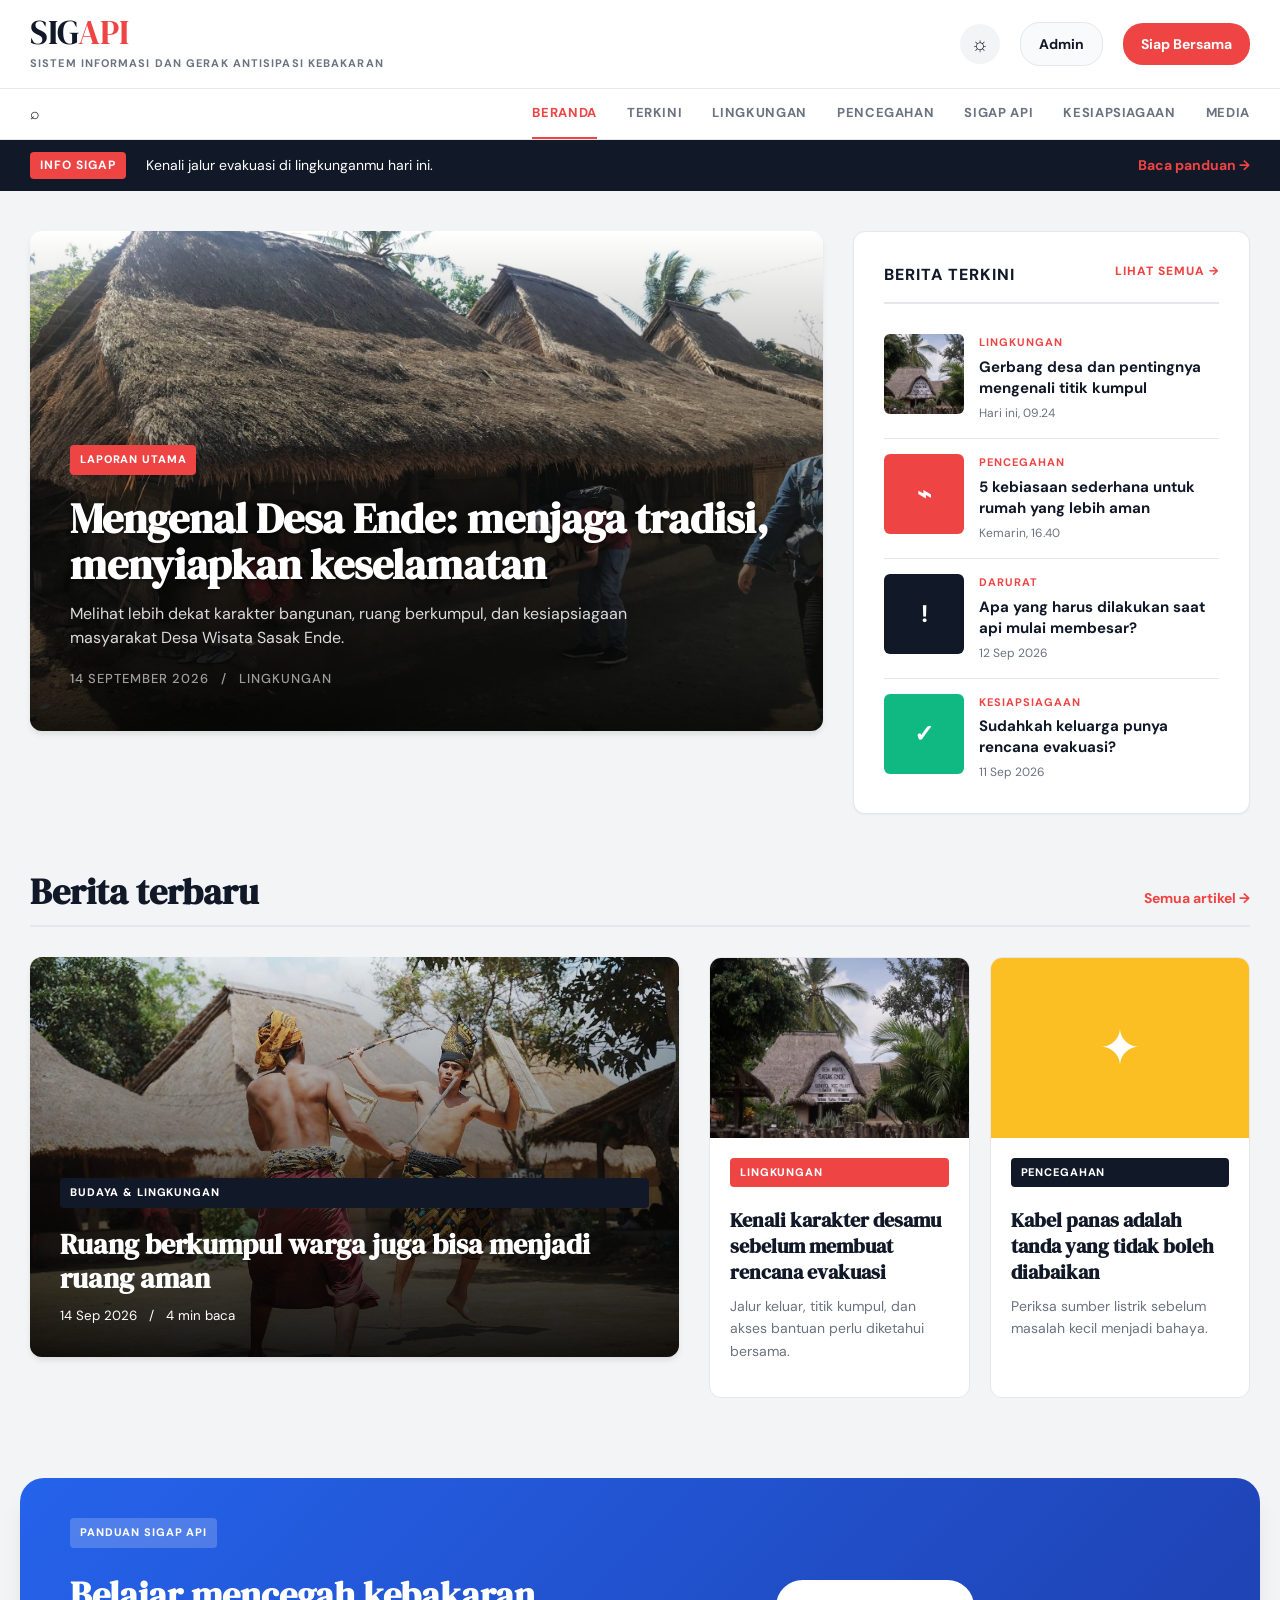
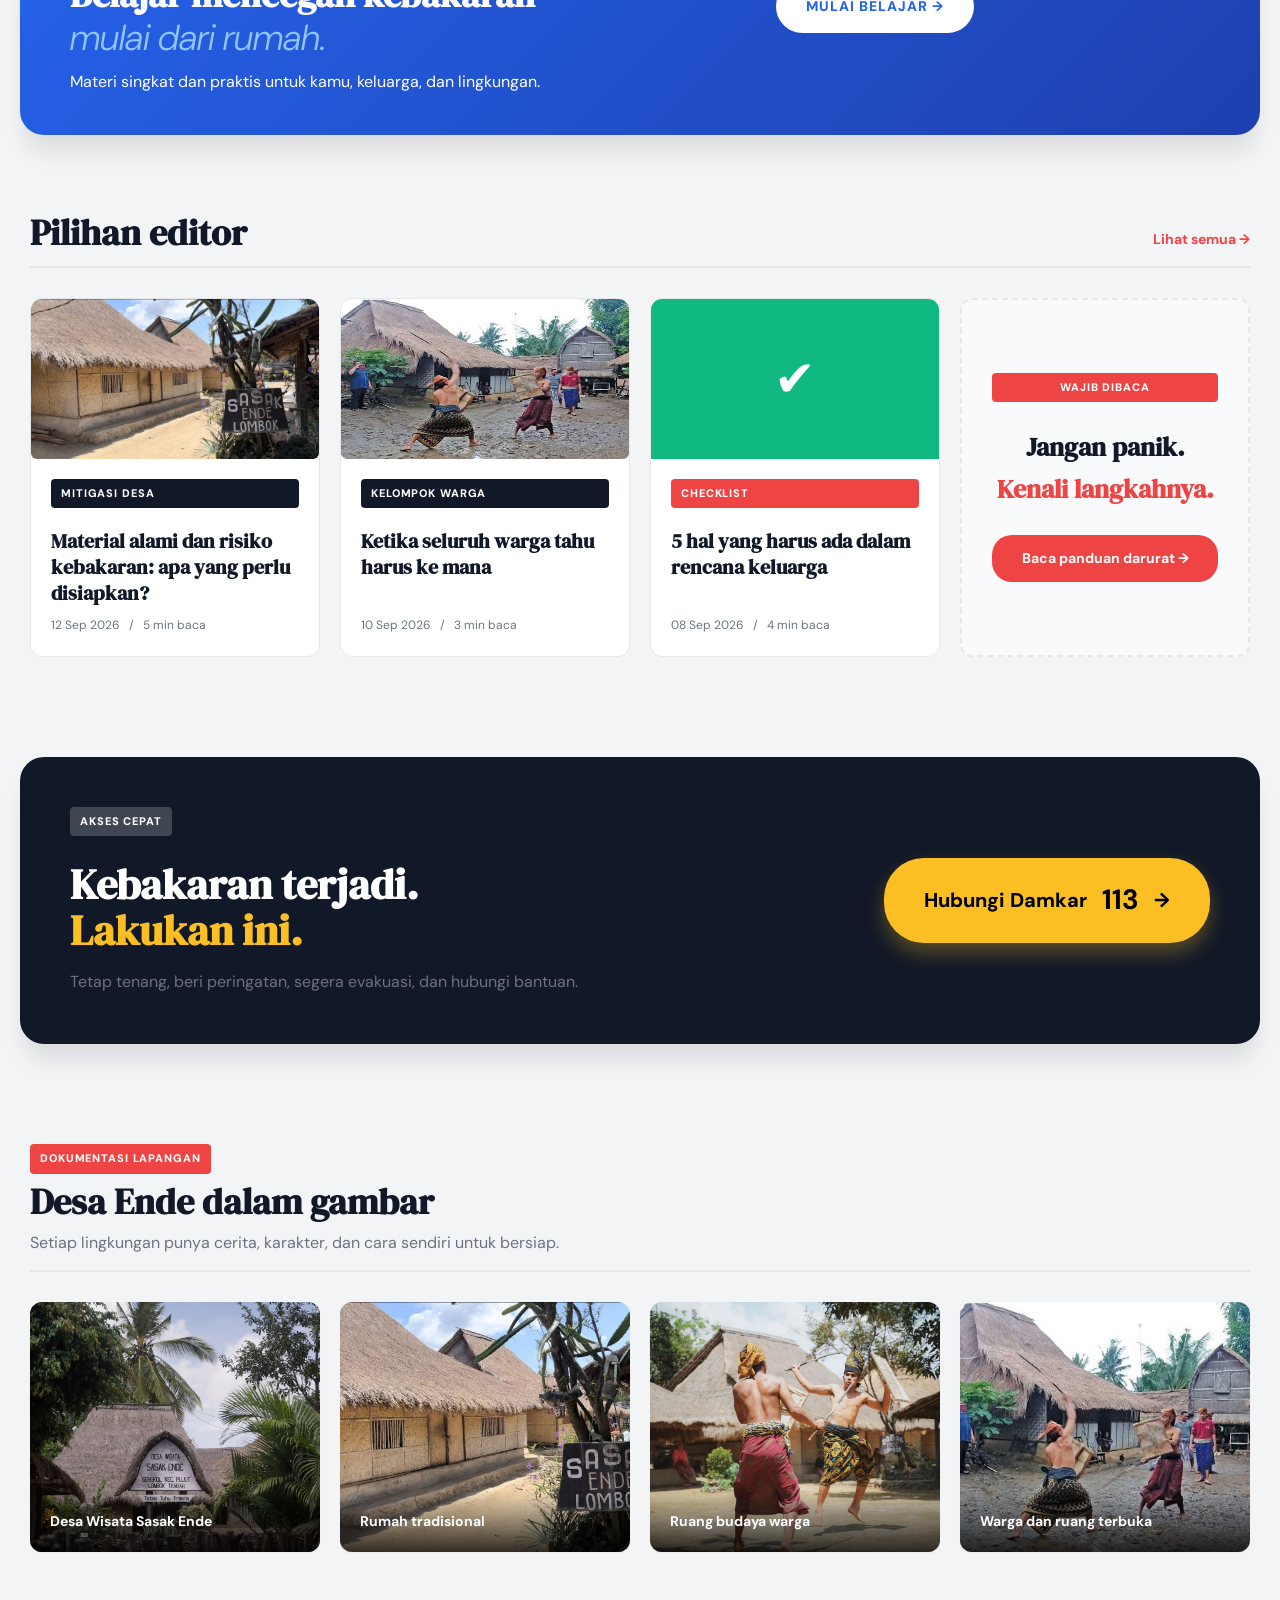
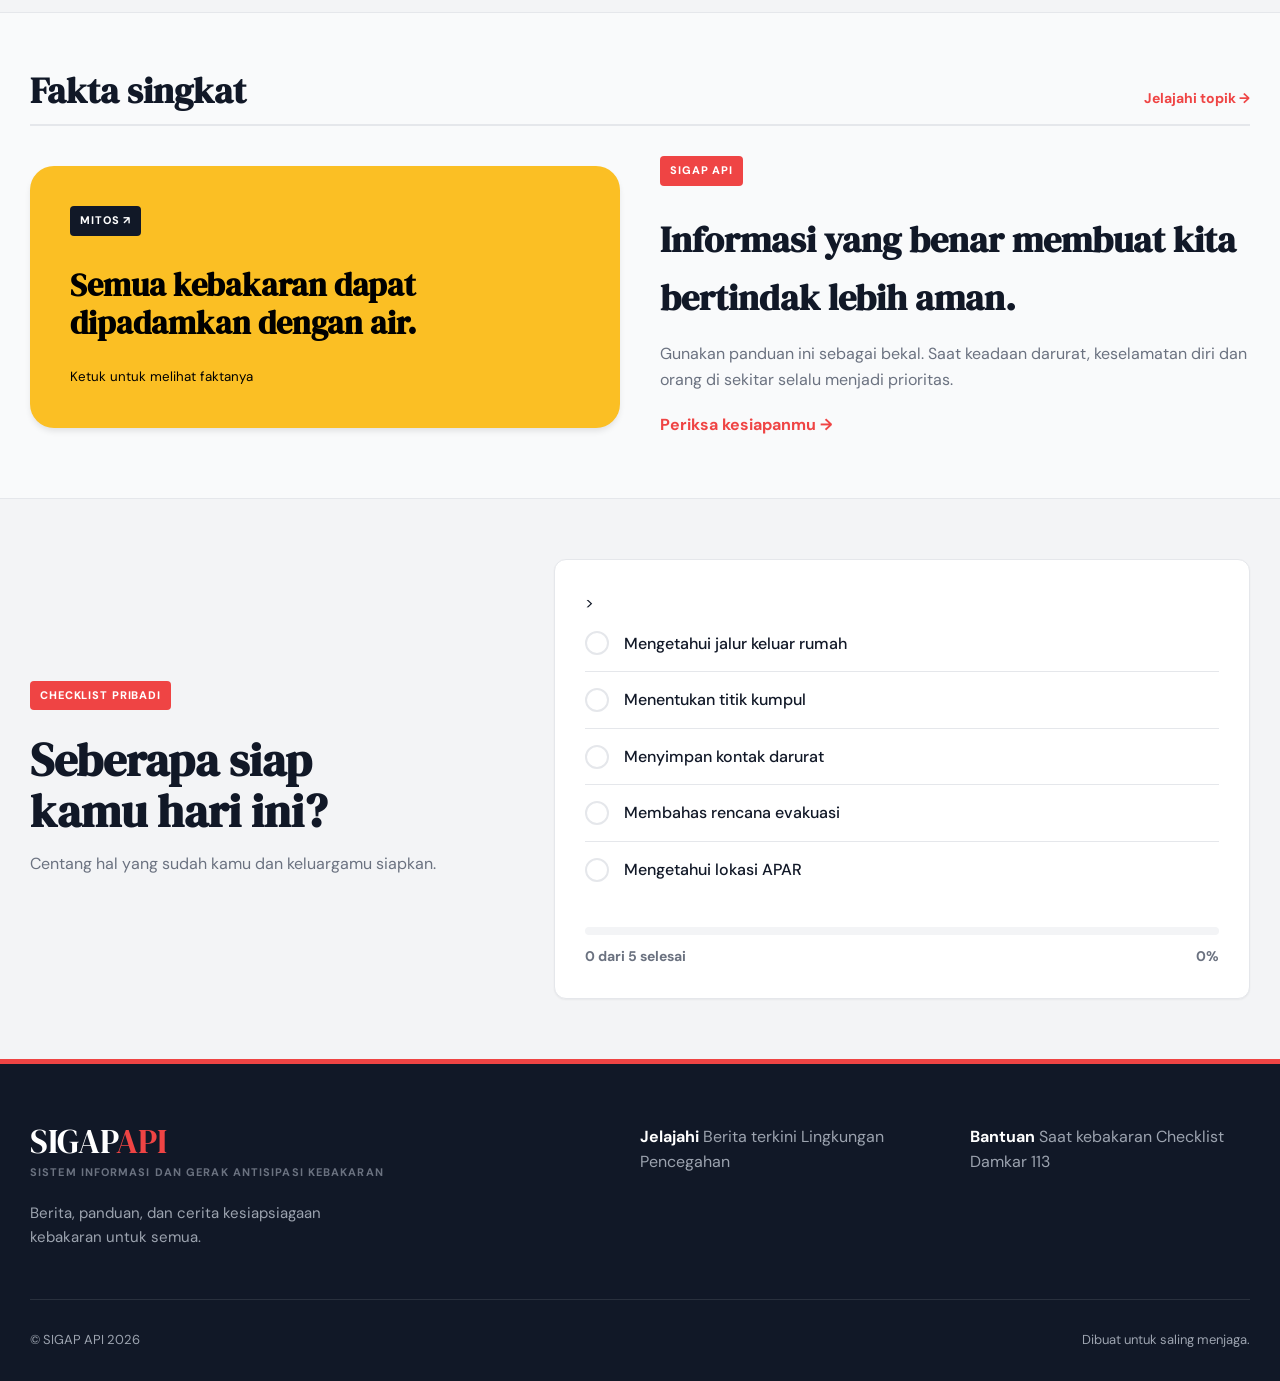
==== index.html @ 65b92168 "SigApi" ====
<!doctype html>
<html lang="id">
  <head>
    <meta charset="UTF-8" />
    <meta name="viewport" content="width=device-width, initial-scale=1.0" />
    <meta
      name="description"
      content="SIGAP API, berita dan panduan kesiapsiagaan kebakaran."
    />
    <title>SIGAP API | Berita Kesiapsiagaan</title>
    <link rel="preconnect" href="https://fonts.googleapis.com" />
    <link rel="preconnect" href="https://fonts.gstatic.com" crossorigin />
    <link
      href="https://fonts.googleapis.com/css2?family=DM+Sans:wght@400;500;700&family=DM+Serif+Display:ital@0;1&display=swap"
      rel="stylesheet"
    />
    <link rel="stylesheet" href="styles.css" />
  </head>
  <body>
    <div class="page-shell">
      <header class="site-header">
        <div class="header-top">
          <button
            class="icon-button menu-toggle"
            aria-label="Buka menu"
            aria-expanded="false"
          >
            ☰
          </button>
          <a class="wordmark" href="#top">
            <div>SIG<span>API</span></div>
            <small>Sistem Informasi dan Gerak Antisipasi Kebakaran</small>
          </a>
          <div class="header-actions">
            <button class="icon-button theme-toggle" aria-label="Ubah tampilan">
              ☼</button
            ><a href="admin.html" title="Admin Panel">Admin</a
            ><a class="subscribe" href="#siap">Siap Bersama</a>
          </div>
        </div>
        <div class="header-bottom">
          <div class="header-bottom-inner">
            <button class="search-button" aria-label="Cari berita">⌕</button>
            <nav class="main-nav" aria-label="Navigasi utama">
              <a class="active" href="#top">Beranda</a>
              <a href="#terkini">Terkini</a>
              <a href="#desa-ende">Lingkungan</a>
              <a href="#cegah">Pencegahan</a>
              <a href="#bertindak">Sigap Api</a>
              <a href="#siap">Kesiapsiagaan</a>
              <a href="#media">Media</a>
              <!-- Mobile Actions -->
              <a
                href="admin.html"
                class="mobile-only-link"
                style="color: var(--primary)"
                >Masuk Dashboard Admin</a
              >
              <a
                href="#"
                class="mobile-only-link theme-toggle-mobile"
                style="color: var(--text-main)"
                >Ubah Tema (Terang/Gelap)</a
              >
            </nav>
          </div>
        </div>
      </header>
      <div class="search-panel" aria-hidden="true">
        <label for="site-search">Cari di SIGAP API</label>
        <input
          id="site-search"
          type="search"
          placeholder="Cari artikel, panduan, atau topik..."
        />
        <div class="search-results" id="search-results"></div>
      </div>
      <main id="top">
        <div class="breaking-bar">
          <strong>INFO SIGAP</strong
          ><span>Kenali jalur evakuasi di lingkunganmu hari ini.</span
          ><a href="#siap">Baca panduan →</a>
        </div>
        <section class="hero-news">
          <div class="hero-image">
            <img
              src="picture/desa ende v2.jpg"
              alt="Rumah tradisional di Desa Ende"
            />
            <div class="hero-image-shade"></div>
            <div class="hero-story">
              <span class="label label-red">LAPORAN UTAMA</span>
              <h1>
                Mengenal Desa Ende: menjaga tradisi, menyiapkan keselamatan
              </h1>
              <p>
                Melihat lebih dekat karakter bangunan, ruang berkumpul, dan
                kesiapsiagaan masyarakat Desa Wisata Sasak Ende.
              </p>
              <span class="story-meta"
                >14 SEPTEMBER 2026 &nbsp; / &nbsp; LINGKUNGAN</span
              >
            </div>
          </div>
          <aside class="hero-side">
            <div class="side-heading">
              <span>BERITA TERKINI</span><a href="#terkini">Lihat semua →</a>
            </div>
            <a class="side-story" href="#desa-ende"
              ><img
                src="picture/gerbang desa ende.jpeg"
                alt="Gerbang Desa Wisata Sasak Ende"
              /><span
                ><b>Lingkungan</b
                ><strong
                  >Gerbang desa dan pentingnya mengenali titik kumpul</strong
                ><small>Hari ini, 09.24</small></span
              ></a
            ><a class="side-story" href="#cegah"
              ><div class="side-placeholder orange">⌁</div>
              <span
                ><b>Pencegahan</b
                ><strong
                  >5 kebiasaan sederhana untuk rumah yang lebih aman</strong
                ><small>Kemarin, 16.40</small></span
              ></a
            ><a class="side-story" href="#bertindak"
              ><div class="side-placeholder dark">!</div>
              <span
                ><b>Darurat</b
                ><strong
                  >Apa yang harus dilakukan saat api mulai membesar?</strong
                ><small>12 Sep 2026</small></span
              ></a
            ><a class="side-story" href="#siap"
              ><div class="side-placeholder green">✓</div>
              <span
                ><b>Kesiapsiagaan</b
                ><strong>Sudahkah keluarga punya rencana evakuasi?</strong
                ><small>11 Sep 2026</small></span
              ></a
            >
          </aside>
        </section>
        <section class="content-section" id="terkini">
          <div class="section-bar">
            <h2>Berita terbaru</h2>
            <a href="#media">Semua artikel →</a>
          </div>
          <div class="news-grid">
            <article class="lead-card">
              <img
                src="picture/peresean desa ende.jpeg"
                alt="Peresean di Desa Ende"
              />
              <div class="card-overlay">
                <span class="label label-dark">BUDAYA & LINGKUNGAN</span>
                <h3>Ruang berkumpul warga juga bisa menjadi ruang aman</h3>
                <small>14 Sep 2026 &nbsp; / &nbsp; 4 min baca</small>
              </div>
            </article>
            <div class="small-news-grid">
              <article class="news-card">
                <img
                  src="picture/gerbang desa ende.jpeg"
                  alt="Gerbang Desa Ende"
                />
                <div class="news-card-content">
                  <span class="label label-red">LINGKUNGAN</span>
                  <h3>
                    Kenali karakter desamu sebelum membuat rencana evakuasi
                  </h3>
                  <p>
                    Jalur keluar, titik kumpul, dan akses bantuan perlu
                    diketahui bersama.
                  </p>
                </div>
              </article>
              <article class="news-card">
                <div class="news-graphic graphic-yellow">✦</div>
                <div class="news-card-content">
                  <span class="label label-dark">PENCEGAHAN</span>
                  <h3>Kabel panas adalah tanda yang tidak boleh diabaikan</h3>
                  <p>
                    Periksa sumber listrik sebelum masalah kecil menjadi bahaya.
                  </p>
                </div>
              </article>
            </div>
          </div>
        </section>
        <section
          class="content-section"
          id="berita-komunitas"
          style="display: none"
        >
          <div class="section-bar">
            <h2>Berita Komunitas</h2>
            <a href="admin.html">Unggah Berita →</a>
          </div>
          <div class="editor-grid" id="dynamic-news-container">
            <!-- Dynamic news will be appended here -->
          </div>
        </section>
        <section class="learning-banner" id="cegah">
          <div>
            <span class="label label-light">PANDUAN SIGAP API</span>
            <h2>Belajar mencegah kebakaran<br /><em>mulai dari rumah.</em></h2>
            <p>
              Materi singkat dan praktis untuk kamu, keluarga, dan lingkungan.
            </p>
          </div>
          <a class="banner-button" href="#siap">Mulai belajar <b>→</b></a>
          <div class="banner-lines"></div>
        </section>
        <section class="content-section editor-section">
          <div class="section-bar">
            <h2>Pilihan editor</h2>
            <a href="#top">Lihat semua →</a>
          </div>
          <div class="editor-grid">
            <article class="editor-card">
              <img
                src="picture/desa ende.jpg"
                alt="Rumah tradisional Desa Ende"
              />
              <div class="editor-card-content">
                <span class="label label-dark">MITIGASI DESA</span>
                <h3>
                  Material alami dan risiko kebakaran: apa yang perlu disiapkan?
                </h3>
                <small>12 Sep 2026 &nbsp; / &nbsp; 5 min baca</small>
              </div>
            </article>
            <article class="editor-card">
              <img
                src="picture/peresean v2 desa ende.jpg"
                alt="Warga Desa Ende"
              />
              <div class="editor-card-content">
                <span class="label label-dark">KELOMPOK WARGA</span>
                <h3>Ketika seluruh warga tahu harus ke mana</h3>
                <small>10 Sep 2026 &nbsp; / &nbsp; 3 min baca</small>
              </div>
            </article>
            <article class="editor-card">
              <div class="news-graphic graphic-green">✔</div>
              <div class="editor-card-content">
                <span class="label label-red">CHECKLIST</span>
                <h3>5 hal yang harus ada dalam rencana keluarga</h3>
                <small>08 Sep 2026 &nbsp; / &nbsp; 4 min baca</small>
              </div>
            </article>
            <aside class="worth-reading">
              <span class="label label-red">WAJIB DIBACA</span>
              <h3>Jangan panik.<br /><em>Kenali langkahnya.</em></h3>
              <a href="#bertindak">Baca panduan darurat →</a>
            </aside>
          </div>
        </section>
        <section class="action-section" id="bertindak">
          <div>
            <span class="label label-light">AKSES CEPAT</span>
            <h2>Kebakaran terjadi.<br /><em>Lakukan ini.</em></h2>
            <p>
              Tetap tenang, beri peringatan, segera evakuasi, dan hubungi
              bantuan.
            </p>
          </div>
          <a class="emergency-button" href="tel:113"
            >Hubungi Damkar <b>113</b> <span>→</span></a
          >
        </section>
        <section class="content-section village-strip" id="desa-ende">
          <div class="section-bar">
            <div>
              <span class="label label-red">DOKUMENTASI LAPANGAN</span>
              <h2>Desa Ende dalam gambar</h2>
            </div>
            <p>
              Setiap lingkungan punya cerita, karakter, dan cara sendiri untuk
              bersiap.
            </p>
          </div>
          <div class="photo-row">
            <figure>
              <img
                src="picture/gerbang desa ende.jpeg"
                alt="Gerbang Desa Wisata Sasak Ende"
              />
              <figcaption>Desa Wisata Sasak Ende</figcaption>
            </figure>
            <figure>
              <img
                src="picture/desa ende.jpg"
                alt="Rumah tradisional Desa Ende"
              />
              <figcaption>Rumah tradisional</figcaption>
            </figure>
            <figure>
              <img
                src="picture/peresean desa ende.jpeg"
                alt="Pertunjukan peresean"
              />
              <figcaption>Ruang budaya warga</figcaption>
            </figure>
            <figure>
              <img
                src="picture/peresean v2 desa ende.jpg"
                alt="Kegiatan warga Desa Ende"
              />
              <figcaption>Warga dan ruang terbuka</figcaption>
            </figure>
          </div>
        </section>
        <section class="content-section facts-section" id="media">
          <div class="section-bar">
            <h2>Fakta singkat</h2>
            <a href="#media">Jelajahi topik →</a>
          </div>
          <div class="fact-grid">
            <button class="fact-card" id="myth-card">
              <span class="label label-dark myth-tag">MITOS ↗</span
              ><strong id="myth-text"
                >Semua kebakaran dapat dipadamkan dengan air.</strong
              ><small class="myth-hint">Ketuk untuk melihat faktanya</small>
            </button>
            <div class="fact-copy">
              <span class="label label-red">SIGAP API</span>
              <h3>Informasi yang benar membuat kita bertindak lebih aman.</h3>
              <p>
                Gunakan panduan ini sebagai bekal. Saat keadaan darurat,
                keselamatan diri dan orang di sekitar selalu menjadi prioritas.
              </p>
              <a href="#siap">Periksa kesiapanmu →</a>
            </div>
          </div>
        </section>
        <section class="check-section content-section" id="siap">
          <div>
            <span class="label label-red">CHECKLIST PRIBADI</span>
            <h2>Seberapa siap<br />kamu hari ini?</h2>
            <p>Centang hal yang sudah kamu dan keluargamu siapkan.</p>
          </div>
          <div class="checklist" id="checklist">
            ><label
              ><input type="checkbox" /><i>✓</i
              ><span>Mengetahui jalur keluar rumah</span></label
            ><label
              ><input type="checkbox" /><i>✓</i
              ><span>Menentukan titik kumpul</span></label
            ><label
              ><input type="checkbox" /><i>✓</i
              ><span>Menyimpan kontak darurat</span></label
            ><label
              ><input type="checkbox" /><i>✓</i
              ><span>Membahas rencana evakuasi</span></label
            ><label
              ><input type="checkbox" /><i>✓</i
              ><span>Mengetahui lokasi APAR</span></label
            >
            <div class="progress-line"><span id="progress-bar"></span></div>
            <div class="progress-meta">
              <span id="progress-label">0 dari 5 selesai</span
              ><span id="progress-percent">0%</span>
            </div>
          </div>
        </section>
      </main>
      <footer class="site-footer" id="darurat">
        <div class="footer-inner">
          <div class="footer-brand">
            <a class="wordmark" href="#top">
              <div>SIGAP<span>API</span></div>
              <small>Sistem Informasi dan Gerak Antisipasi Kebakaran</small>
            </a>
            <p>
              Berita, panduan, dan cerita kesiapsiagaan kebakaran untuk semua.
            </p>
          </div>
          <div class="footer-links">
            <b>Jelajahi</b>
            <a href="#terkini">Berita terkini</a>
            <a href="#desa-ende">Lingkungan</a>
            <a href="#cegah">Pencegahan</a>
          </div>
          <div class="footer-links">
            <b>Bantuan</b>
            <a href="#bertindak">Saat kebakaran</a>
            <a href="#siap">Checklist</a>
            <a href="tel:113">Damkar 113</a>
          </div>
        </div>
        <div class="footer-note">
          <span>© SIGAP API 2026</span><span>Dibuat untuk saling menjaga.</span>
        </div>
      </footer>
    </div>
    <article id="article-reader" class="article-reader" aria-hidden="true">
      <div class="article-reader-inner">
        <button
          class="article-back"
          type="button"
          aria-label="Kembali ke berita"
        >
          ← Kembali ke berita
        </button>
        <div class="article-reader-heading">
          <span class="label label-red" id="modal-category">KATEGORI</span>
          <h1 id="modal-title">Judul Artikel</h1>
          <small id="modal-date">Tanggal</small>
        </div>
        <img id="modal-image" src="" alt="Foto Berita" />
        <div class="article-reader-text" id="modal-text">Isi artikel...</div>
      </div>
    </article>

    <script src="https://cdn.jsdelivr.net/npm/@supabase/supabase-js@2"></script>
    <script src="supabase-config.js"></script>
    <script src="script.js"></script>
  </body>
</html>
---- styles.css ----
/* ==============================================================
   ULTIMATE MODERN NEWS CSS - SIGAP API
   ============================================================== */

:root {
  /* LIGHT THEME */
  --bg: #f3f4f6;
  --surface: #ffffff;
  --surface-hover: #f9fafb;
  --text-main: #111827;
  --text-muted: #6b7280;
  --border: #e5e7eb;

  --primary: #ef4444; /* Red */
  --primary-hover: #dc2626;
  --accent: #2563eb; /* Blue */
  --badge-bg: #111827;
  --badge-text: #ffffff;
  --footer-bg: #111827;
  --footer-text: #9ca3af;

  /* TYPOGRAPHY */
  --sans:
    "DM Sans", -apple-system, BlinkMacSystemFont, "Segoe UI", Roboto, sans-serif;
  --serif: "DM Serif Display", Georgia, serif;

  /* SPACING & SIZING */
  --max-width: 1300px;
  --radius-sm: 6px;
  --radius-md: 12px;
  --radius-lg: 24px;

  /* SHADOWS & TRANSITIONS */
  --shadow-sm: 0 1px 2px rgba(0, 0, 0, 0.05);
  --shadow-md: 0 4px 6px -1px rgba(0, 0, 0, 0.1);
  --shadow-lg: 0 20px 25px -5px rgba(0, 0, 0, 0.1);
  --shadow-hover: 0 25px 30px -5px rgba(0, 0, 0, 0.15);
  --transition: all 0.3s cubic-bezier(0.4, 0, 0.2, 1);
}

.dark-theme {
  /* DARK THEME */
  --bg: #0f1117;
  --surface: #1a1d24;
  --surface-hover: #222630;
  --text-main: #f9fafb;
  --text-muted: #9ca3af;
  --border: #2d3340;

  --primary: #f87171;
  --primary-hover: #ef4444;
  --badge-bg: #e5e7eb;
  --badge-text: #111827;
  --footer-bg: #090a0d;
}
.dark-theme .action-section {
  background: #202631;
  border: 1px solid #394352;
}
.dark-theme .action-section h2 {
  color: #ffffff;
}
.dark-theme .action-section h2 em {
  color: #ffc83d;
}
.dark-theme .action-section p {
  color: #d7dee8;
}
.dark-theme .action-section .label-light {
  color: #ffffff;
  background: #3a4554;
  border: 1px solid #526071;
}
.dark-theme .emergency-button {
  color: #15191f;
  background: #ffc83d;
  box-shadow: 0 10px 20px rgba(255, 200, 61, 0.22);
}
.dark-theme .emergency-button:hover {
  background: #ffd76d;
}

/* ================== GLOBAL RESET ================== */
* {
  box-sizing: border-box;
  margin: 0;
  padding: 0;
}
html {
  scroll-behavior: smooth;
}
body {
  background: var(--bg);
  color: var(--text-main);
  font-family: var(--sans);
  line-height: 1.6;
  -webkit-font-smoothing: antialiased;
  transition:
    background-color 0.3s ease,
    color 0.3s ease;
}
a {
  color: inherit;
  text-decoration: none;
  transition: var(--transition);
  cursor: pointer;
}
button {
  border: none;
  background: none;
  font: inherit;
  cursor: pointer;
  transition: var(--transition);
  color: var(--text-main);
}
img {
  max-width: 100%;
  height: auto;
  display: block;
  border-radius: var(--radius-sm);
}
.page-shell {
  display: flex;
  flex-direction: column;
  min-height: 100vh;
}
main {
  flex: 1;
}

/* ================== HEADER REDESIGN ================== */
.site-header {
  position: sticky;
  top: 0;
  z-index: 1000;
  background: var(--surface);
  border-bottom: 1px solid var(--border);
  box-shadow: var(--shadow-sm);
  transition:
    background-color 0.3s,
    border-color 0.3s;
}
.header-top {
  max-width: var(--max-width);
  margin: auto;
  padding: 15px 30px;
  display: flex;
  align-items: center;
  justify-content: space-between;
}
.wordmark {
  display: flex;
  flex-direction: column;
  align-items: flex-start;
  justify-content: center;
}
.wordmark div {
  font-family: var(--serif);
  font-size: 34px;
  line-height: 1;
  color: var(--text-main);
}
.wordmark span {
  color: var(--primary);
}
.wordmark small {
  font-size: 11px;
  letter-spacing: 0.1em;
  color: var(--text-muted);
  text-transform: uppercase;
  margin-top: 6px;
  font-weight: 700;
}
.header-actions {
  display: flex;
  align-items: center;
  gap: 20px;
}
.icon-button {
  font-size: 20px;
  width: 40px;
  height: 40px;
  border-radius: 50%;
  display: grid;
  place-items: center;
  background: var(--bg);
}
.icon-button:hover {
  background: var(--border);
}
.header-actions a {
  font-weight: 700;
  font-size: 14px;
  padding: 10px 18px;
  border-radius: 20px;
}
.header-actions a[href="admin.html"] {
  background: var(--surface-hover);
  border: 1px solid var(--border);
}
.header-actions a[href="admin.html"]:hover {
  background: var(--border);
}
.subscribe {
  background: var(--primary);
  color: #fff !important;
}
.subscribe:hover {
  background: var(--primary-hover);
  transform: translateY(-2px);
  box-shadow: var(--shadow-md);
}
.menu-toggle {
  display: none;
}

.header-bottom {
  border-top: 1px solid var(--border);
  background: var(--surface);
}
.header-bottom-inner {
  max-width: var(--max-width);
  margin: auto;
  padding: 0 30px;
  display: flex;
  align-items: center;
  justify-content: space-between;
  height: 50px;
}
.main-nav {
  display: flex;
  gap: 30px;
}
.main-nav a {
  font-size: 13px;
  font-weight: 700;
  text-transform: uppercase;
  color: var(--text-muted);
  letter-spacing: 0.05em;
  padding: 15px 0;
  position: relative;
}
.main-nav a::after {
  content: "";
  position: absolute;
  bottom: 0;
  left: 0;
  width: 0;
  height: 2px;
  background: var(--primary);
  transition: var(--transition);
}
.main-nav a:hover {
  color: var(--text-main);
}
.main-nav a:hover::after,
.main-nav a.active::after {
  width: 100%;
}
.main-nav a.active {
  color: var(--primary);
}

/* SEARCH PANEL */
.search-panel {
  display: none;
  background: var(--bg);
  border-bottom: 1px solid var(--border);
  padding: 30px;
  text-align: center;
}
.search-panel.open {
  display: block;
  animation: slideDown 0.3s ease;
}
@keyframes slideDown {
  from {
    opacity: 0;
    transform: translateY(-10px);
  }
  to {
    opacity: 1;
    transform: translateY(0);
  }
}
.search-panel label {
  display: block;
  font-size: 14px;
  font-weight: 700;
  color: var(--primary);
  margin-bottom: 10px;
  text-transform: uppercase;
  letter-spacing: 1px;
}
.search-panel input {
  width: 100%;
  max-width: 600px;
  padding: 15px 20px;
  font-size: 18px;
  border: 2px solid var(--border);
  border-radius: var(--radius-lg);
  background: var(--surface);
  color: var(--text-main);
  outline: none;
  transition: var(--transition);
}
.search-panel input:focus {
  border-color: var(--primary);
  box-shadow: 0 0 0 4px rgba(239, 68, 68, 0.1);
}
.search-results {
  max-width: 600px;
  margin: 15px auto 0;
  text-align: left;
  display: grid;
  gap: 10px;
}
.search-results a {
  background: var(--surface);
  padding: 12px 20px;
  border-radius: var(--radius-sm);
  border: 1px solid var(--border);
  font-size: 15px;
  font-weight: 500;
}
.search-results a:hover {
  border-color: var(--primary);
  color: var(--primary);
  transform: translateX(5px);
}

/* BREAKING NEWS */
.breaking-bar {
  background: var(--badge-bg);
  color: var(--badge-text);
  padding: 12px 30px;
  display: flex;
  align-items: center;
  gap: 20px;
  font-size: 14px;
}
.breaking-bar strong {
  background: var(--primary);
  color: #fff;
  padding: 4px 10px;
  border-radius: 4px;
  font-size: 12px;
  letter-spacing: 1px;
}
.breaking-bar a {
  margin-left: auto;
  color: var(--primary);
  font-weight: 700;
}
.breaking-bar a:hover {
  text-decoration: underline;
}

/* ================== COMPONENTS ================== */
.label {
  display: inline-block;
  padding: 6px 10px;
  font-size: 11px;
  font-weight: 800;
  letter-spacing: 0.08em;
  text-transform: uppercase;
  border-radius: 4px;
  margin-bottom: 10px;
}
.label-red {
  background: var(--primary);
  color: #fff;
}
.label-dark {
  background: var(--badge-bg);
  color: var(--badge-text);
}
.label-light {
  background: rgba(255, 255, 255, 0.2);
  color: #fff;
  backdrop-filter: blur(5px);
}

.content-section {
  max-width: var(--max-width);
  margin: 0 auto;
  padding: 60px 30px;
}
.section-bar {
  display: flex;
  justify-content: space-between;
  align-items: flex-end;
  margin-bottom: 30px;
  border-bottom: 2px solid var(--border);
  padding-bottom: 15px;
}
.section-bar h2 {
  font-family: var(--serif);
  font-size: 36px;
  color: var(--text-main);
  line-height: 1;
}
.section-bar a {
  font-size: 14px;
  font-weight: 700;
  color: var(--primary);
}
.section-bar a:hover {
  color: var(--primary-hover);
  transform: translateX(3px);
}

/* HERO SECTION (MODERN GRID) */
.hero-news {
  max-width: var(--max-width);
  margin: 40px auto 0;
  padding: 0 30px;
  display: grid;
  grid-template-columns: 2fr 1fr;
  gap: 30px;
}
.hero-image {
  position: relative;
  border-radius: var(--radius-md);
  overflow: hidden;
  height: 500px;
  box-shadow: var(--shadow-md);
  transition: var(--transition);
}
.hero-image:hover {
  transform: translateY(-5px);
  box-shadow: var(--shadow-lg);
}
.hero-image img {
  width: 100%;
  height: 100%;
  object-fit: cover;
}
.hero-image-shade {
  position: absolute;
  inset: 0;
  background: linear-gradient(
    to top,
    rgba(0, 0, 0, 0.9) 0%,
    rgba(0, 0, 0, 0.4) 50%,
    rgba(0, 0, 0, 0) 100%
  );
}
.hero-story {
  position: absolute;
  bottom: 0;
  left: 0;
  right: 0;
  padding: 40px;
  color: #fff;
}
.hero-story h1 {
  font-family: var(--serif);
  font-size: 42px;
  line-height: 1.1;
  margin: 10px 0 15px;
  text-shadow: 0 2px 4px rgba(0, 0, 0, 0.5);
}
.hero-story p {
  font-size: 16px;
  color: rgba(255, 255, 255, 0.85);
  max-width: 600px;
  margin-bottom: 15px;
  line-height: 1.5;
}
.story-meta {
  font-size: 13px;
  color: rgba(255, 255, 255, 0.6);
  font-weight: 500;
  letter-spacing: 1px;
}

/* SIDEBAR WIDGET */
.hero-side {
  background: var(--surface);
  padding: 30px;
  border-radius: var(--radius-md);
  border: 1px solid var(--border);
  box-shadow: var(--shadow-sm);
}
.side-heading {
  font-family: var(--sans);
  font-size: 16px;
  font-weight: 800;
  text-transform: uppercase;
  letter-spacing: 1px;
  border-bottom: 2px solid var(--border);
  padding-bottom: 15px;
  margin-bottom: 15px;
  display: flex;
  justify-content: space-between;
}
.side-heading a {
  color: var(--primary);
  font-size: 12px;
}
.side-story {
  display: grid;
  grid-template-columns: 80px 1fr;
  gap: 15px;
  padding: 15px 0;
  border-bottom: 1px solid var(--border);
  transition: var(--transition);
}
.side-story:last-child {
  border-bottom: none;
  padding-bottom: 0;
}
.side-story:hover {
  transform: translateX(5px);
}
.side-story img,
.side-placeholder {
  width: 80px;
  height: 80px;
  border-radius: var(--radius-sm);
  object-fit: cover;
}
.side-placeholder {
  display: grid;
  place-items: center;
  color: #fff;
  font-size: 24px;
  font-weight: bold;
}
.side-placeholder.orange {
  background: var(--primary);
}
.side-placeholder.dark {
  background: var(--badge-bg);
}
.side-placeholder.green {
  background: #10b981;
}
.side-story span {
  display: flex;
  flex-direction: column;
  justify-content: center;
}
.side-story b {
  font-size: 11px;
  color: var(--primary);
  text-transform: uppercase;
  letter-spacing: 1px;
  margin-bottom: 5px;
}
.side-story strong {
  font-size: 15px;
  line-height: 1.4;
  color: var(--text-main);
}
.side-story small {
  margin-top: 5px;
  font-size: 12px;
  color: var(--text-muted);
}

/* CARDS */
.news-grid {
  display: grid;
  grid-template-columns: 1.2fr 1fr;
  gap: 30px;
}
.lead-card {
  position: relative;
  border-radius: var(--radius-md);
  overflow: hidden;
  height: 400px;
  box-shadow: var(--shadow-md);
  transition: var(--transition);
}
.lead-card:hover {
  transform: translateY(-5px);
  box-shadow: var(--shadow-lg);
}
.lead-card img {
  width: 100%;
  height: 100%;
  object-fit: cover;
}
.card-overlay {
  position: absolute;
  inset: 0;
  background: linear-gradient(to top, rgba(0, 0, 0, 0.9), transparent);
  display: flex;
  flex-direction: column;
  justify-content: flex-end;
  padding: 30px;
  color: #fff;
}
.card-overlay h3 {
  font-family: var(--serif);
  font-size: 28px;
  line-height: 1.2;
  margin: 10px 0;
}
.small-news-grid {
  display: grid;
  grid-template-columns: 1fr 1fr;
  gap: 20px;
}
.news-card {
  background: var(--surface);
  border: 1px solid var(--border);
  border-radius: var(--radius-md);
  overflow: hidden;
  transition: var(--transition);
  display: flex;
  flex-direction: column;
}
.news-card:hover,
.editor-card:hover {
  transform: translateY(-5px);
  box-shadow: var(--shadow-md);
  border-color: var(--primary);
}
.news-card img,
.news-graphic {
  width: 100%;
  height: 180px;
  object-fit: cover;
  border-radius: 0;
}
.news-card-content,
.editor-card-content {
  padding: 20px;
  flex: 1;
  display: flex;
  flex-direction: column;
}
.news-card h3,
.editor-card h3 {
  font-family: var(--serif);
  font-size: 20px;
  line-height: 1.3;
  margin: 10px 0;
  color: var(--text-main);
}
.news-card p {
  font-size: 14px;
  color: var(--text-muted);
  margin-bottom: 15px;
  line-height: 1.6;
}
.graphic-yellow {
  background: #fbbf24;
  color: #fff;
  font-size: 50px;
  display: grid;
  place-items: center;
}
.graphic-green {
  background: #10b981;
  color: #fff;
  font-size: 50px;
  display: grid;
  place-items: center;
}

/* BANNER */
.learning-banner {
  background: linear-gradient(135deg, var(--accent) 0%, #1e40af 100%);
  border-radius: var(--radius-lg);
  padding: 40px 50px;
  color: #fff;
  display: flex;
  justify-content: space-between;
  align-items: center;
  margin: 20px auto;
  max-width: calc(var(--max-width) - 60px);
  position: relative;
  overflow: hidden;
  box-shadow: var(--shadow-lg);
}
.learning-banner > div {
  position: relative;
  z-index: 2;
}
.learning-banner h2 {
  font-family: var(--serif);
  font-size: 36px;
  line-height: 1.2;
  margin: 15px 0 10px;
}
.learning-banner h2 em {
  font-family: var(--sans);
  font-style: italic;
  font-weight: 300;
  color: #93c5fd;
}
.banner-button {
  position: relative;
  z-index: 2;
  background: #fff;
  color: var(--accent);
  padding: 15px 30px;
  border-radius: 30px;
  font-weight: 800;
  text-transform: uppercase;
  letter-spacing: 1px;
  font-size: 14px;
}
.banner-button:hover {
  background: var(--bg);
  transform: scale(1.05);
}

/* EDITOR GRID */
.editor-grid {
  display: grid;
  grid-template-columns: repeat(4, 1fr);
  gap: 20px;
}
#berita-komunitas {
  display: none;
}
#berita-komunitas .editor-grid {
  grid-template-columns: repeat(auto-fit, minmax(280px, 360px));
  justify-content: start;
  align-items: stretch;
}
#berita-komunitas .editor-card {
  min-height: 440px;
}
#berita-komunitas .editor-card img {
  width: 100%;
  height: 210px;
  object-fit: cover;
  aspect-ratio: 16 / 9;
}
#berita-komunitas .editor-card-content {
  display: flex;
  flex: 1;
  flex-direction: column;
  padding: 24px;
}
#berita-komunitas .editor-card h3 {
  margin: 14px 0 10px;
  font-size: 22px;
  line-height: 1.25;
}
#berita-komunitas .editor-card p {
  margin: 0 0 18px;
  color: var(--text-muted);
  font-size: 15px;
  line-height: 1.55;
}
#berita-komunitas .editor-card small {
  margin-top: auto;
}
.editor-card {
  background: var(--surface);
  border: 1px solid var(--border);
  border-radius: var(--radius-md);
  overflow: hidden;
  transition: var(--transition);
  display: flex;
  flex-direction: column;
}
.editor-card img,
.editor-card .news-graphic {
  height: 160px;
}
.editor-card small {
  margin-top: auto;
  font-size: 12px;
  color: var(--text-muted);
}
.worth-reading {
  background: var(--surface-hover);
  border: 2px dashed var(--border);
  border-radius: var(--radius-md);
  padding: 30px;
  display: flex;
  flex-direction: column;
  justify-content: center;
  text-align: center;
}
.worth-reading h3 {
  font-family: var(--serif);
  font-size: 26px;
  margin: 15px 0 25px;
  color: var(--text-main);
}
.worth-reading em {
  color: var(--primary);
  font-style: normal;
}
.worth-reading a {
  display: inline-block;
  background: var(--primary);
  color: #fff;
  padding: 12px 24px;
  border-radius: 20px;
  font-weight: 700;
  font-size: 14px;
}
.worth-reading a:hover {
  background: var(--primary-hover);
  transform: translateY(-2px);
}

/* EMERGENCY SECTION */
.action-section {
  background: var(--badge-bg);
  border-radius: var(--radius-lg);
  padding: 50px;
  display: flex;
  justify-content: space-between;
  align-items: center;
  margin: 40px auto;
  max-width: calc(var(--max-width) - 60px);
  box-shadow: var(--shadow-lg);
}
.action-section h2 {
  font-family: var(--serif);
  font-size: 42px;
  color: #fff;
  line-height: 1.1;
  margin: 15px 0;
}
.action-section h2 em {
  color: #fbbf24;
  font-style: normal;
}
.action-section p {
  color: var(--text-muted);
  font-size: 16px;
}
.emergency-button {
  background: #fbbf24;
  color: #000;
  padding: 20px 40px;
  border-radius: 40px;
  font-size: 20px;
  font-weight: 800;
  display: flex;
  align-items: center;
  gap: 15px;
  box-shadow: 0 10px 20px rgba(251, 191, 36, 0.3);
}
.emergency-button:hover {
  background: #f59e0b;
  transform: scale(1.05);
}
.emergency-button b {
  font-size: 28px;
}

/* VILLAGE STRIP */
.village-strip .section-bar {
  flex-direction: column;
  align-items: flex-start;
}
.village-strip p {
  font-size: 16px;
  color: var(--text-muted);
  margin-top: 10px;
  max-width: 600px;
}
.photo-row {
  display: grid;
  grid-template-columns: repeat(4, 1fr);
  gap: 20px;
}
.photo-row figure {
  margin: 0;
  position: relative;
  border-radius: var(--radius-md);
  overflow: hidden;
  box-shadow: var(--shadow-sm);
  transition: var(--transition);
}
.photo-row figure:hover {
  transform: translateY(-5px);
  box-shadow: var(--shadow-md);
}
.photo-row img {
  width: 100%;
  height: 250px;
  object-fit: cover;
}
.photo-row figcaption {
  position: absolute;
  bottom: 0;
  left: 0;
  right: 0;
  padding: 20px;
  background: linear-gradient(transparent, rgba(0, 0, 0, 0.8));
  color: #fff;
  font-weight: 700;
  font-size: 14px;
}

/* FACTS */
.facts-section {
  background: var(--surface-hover);
  border-top: 1px solid var(--border);
  border-bottom: 1px solid var(--border);
}
.fact-grid {
  display: grid;
  grid-template-columns: 1fr 1fr;
  gap: 40px;
  align-items: center;
}
.fact-card {
  background: #fbbf24;
  border-radius: var(--radius-lg);
  padding: 40px;
  text-align: left;
  box-shadow: var(--shadow-md);
  transition: var(--transition);
  cursor: pointer;
  color: #000;
}
.fact-card.is-fact {
  background: #10b981;
  color: #fff;
}
.fact-card:hover {
  transform: rotate(1deg) scale(1.02);
}
.fact-card strong {
  display: block;
  font-family: var(--serif);
  font-size: 32px;
  margin: 20px 0;
  line-height: 1.2;
}
.fact-copy h3 {
  font-family: var(--serif);
  font-size: 36px;
  margin: 15px 0;
  color: var(--text-main);
}
.fact-copy p {
  font-size: 16px;
  color: var(--text-muted);
  margin-bottom: 20px;
}
.fact-copy a {
  color: var(--primary);
  font-weight: 700;
  display: inline-flex;
  align-items: center;
  gap: 5px;
}
.fact-copy a:hover {
  text-decoration: underline;
}

/* CHECKLIST */
.check-section {
  display: grid;
  grid-template-columns: 1fr 1.5fr;
  gap: 60px;
  align-items: center;
}
.check-section h2 {
  font-family: var(--serif);
  font-size: 46px;
  margin: 15px 0;
  color: var(--text-main);
  line-height: 1.1;
}
.check-section p {
  font-size: 16px;
  color: var(--text-muted);
}
.checklist {
  background: var(--surface);
  border: 1px solid var(--border);
  border-radius: var(--radius-md);
  padding: 30px;
  box-shadow: var(--shadow-sm);
}
.checklist label {
  display: flex;
  align-items: center;
  gap: 15px;
  padding: 15px 0;
  border-bottom: 1px solid var(--border);
  font-size: 16px;
  cursor: pointer;
  transition: var(--transition);
  font-weight: 500;
  color: var(--text-main);
}
.checklist label:hover {
  padding-left: 10px;
  color: var(--primary);
}
.checklist label:last-of-type {
  border-bottom: none;
}
.checklist input {
  display: none;
}
.checklist i {
  width: 24px;
  height: 24px;
  border: 2px solid var(--border);
  border-radius: 50%;
  display: grid;
  place-items: center;
  font-style: normal;
  color: transparent;
  transition: var(--transition);
}
.checklist input:checked + i {
  background: #10b981;
  border-color: #10b981;
  color: #fff;
}
.checklist input:checked ~ span {
  color: var(--text-muted);
  text-decoration: line-through;
}
.progress-line {
  height: 8px;
  background: var(--bg);
  border-radius: 4px;
  margin-top: 30px;
  overflow: hidden;
}
.progress-line span {
  display: block;
  height: 100%;
  background: var(--primary);
  transition: width 0.5s ease;
}
.progress-meta {
  display: flex;
  justify-content: space-between;
  margin-top: 10px;
  font-size: 14px;
  font-weight: 700;
  color: var(--text-muted);
}

/* FOOTER */
.site-footer {
  background: var(--footer-bg);
  color: var(--footer-text);
  padding: 60px 30px 30px;
  border-top: 5px solid var(--primary);
}
.footer-inner {
  max-width: var(--max-width);
  margin: auto;
  display: grid;
  grid-template-columns: 2fr 1fr 1fr;
  gap: 50px;
  margin-bottom: 50px;
}
.footer-brand .wordmark div {
  color: #fff;
}
.footer-brand p {
  margin-top: 20px;
  font-size: 15px;
  max-width: 300px;
  line-height: 1.6;
}
.footer-links div {
  display: flex;
  flex-direction: column;
  gap: 12px;
}
.footer-links b {
  color: #fff;
  font-size: 16px;
  margin-bottom: 10px;
  font-family: var(--sans);
}
.footer-links a:hover {
  color: #fff;
  transform: translateX(5px);
}
.footer-note {
  max-width: var(--max-width);
  margin: auto;
  display: flex;
  justify-content: space-between;
  padding-top: 30px;
  border-top: 1px solid rgba(255, 255, 255, 0.1);
  font-size: 13px;
}

/* RESPONSIVE */
@media (max-width: 1024px) {
  .hero-news,
  .news-grid,
  .editor-grid,
  .photo-row {
    grid-template-columns: 1fr;
  }
  .hero-side,
  .worth-reading {
    grid-column: 1 / -1;
  }
  .small-news-grid,
  .fact-grid,
  .check-section,
  .footer-inner {
    grid-template-columns: 1fr;
  }
  .learning-banner,
  .action-section {
    flex-direction: column;
    text-align: center;
    gap: 20px;
  }
  .header-bottom {
    display: none;
  }
  .header-actions {
    display: none;
  } /* Hide on mobile to prevent overflow */
  .menu-toggle {
    display: block;
  }

  .site-header.nav-open .header-bottom {
    display: block;
    position: absolute;
    top: 100%;
    left: 0;
    right: 0;
    background: var(--surface);
    box-shadow: var(--shadow-md);
    border-top: 1px solid var(--border);
  }
  .site-header.nav-open .header-bottom-inner {
    height: auto;
    padding: 20px 30px;
    flex-direction: column;
    align-items: flex-start;
  }
  .main-nav {
    flex-direction: column;
    gap: 15px;
    width: 100%;
  }
}

.mobile-only-link {
  display: none;
}
@media (max-width: 1024px) {
  .mobile-only-link {
    display: block;
  }
}

/* FULL-PAGE ARTICLE READER */
.article-reader {
  display: none;
  min-height: 100vh;
  background: var(--bg);
  color: var(--text-main);
}
.article-reader.open {
  display: block;
}
.article-reader-inner {
  width: min(100% - 48px, 920px);
  margin: auto;
  padding: 38px 0 90px;
}
.article-back {
  display: inline-flex;
  margin-bottom: 65px;
  color: var(--primary);
  font-size: 15px;
  font-weight: 700;
}
.article-back:hover {
  transform: translateX(-4px);
}
.article-reader-heading {
  max-width: 780px;
  margin-bottom: 32px;
}
.article-reader-heading h1 {
  margin: 18px 0 12px;
  color: var(--text-main);
  font-family: var(--serif);
  font-size: clamp(42px, 6vw, 68px);
  line-height: 1.08;
}
.article-reader-heading small {
  color: var(--text-muted);
  font-size: 14px;
}
.article-reader-inner > img {
  width: 100%;
  max-height: 560px;
  object-fit: cover;
  margin-bottom: 40px;
  border-radius: var(--radius-md);
}
.article-reader-text {
  max-width: 720px;
  color: var(--text-main);
  font-size: 19px;
  line-height: 1.85;
}
.article-reader-text p {
  margin-bottom: 22px;
}
.page-shell[aria-hidden="true"] {
  display: none;
}
@media (max-width: 768px) {
  .article-reader-inner {
    width: min(100% - 36px, 920px);
    padding-top: 25px;
  }
  .article-back {
    margin-bottom: 42px;
  }
  .article-reader-heading h1 {
    font-size: 38px;
  }
  .article-reader-text {
    font-size: 17px;
    line-height: 1.7;
  }
}
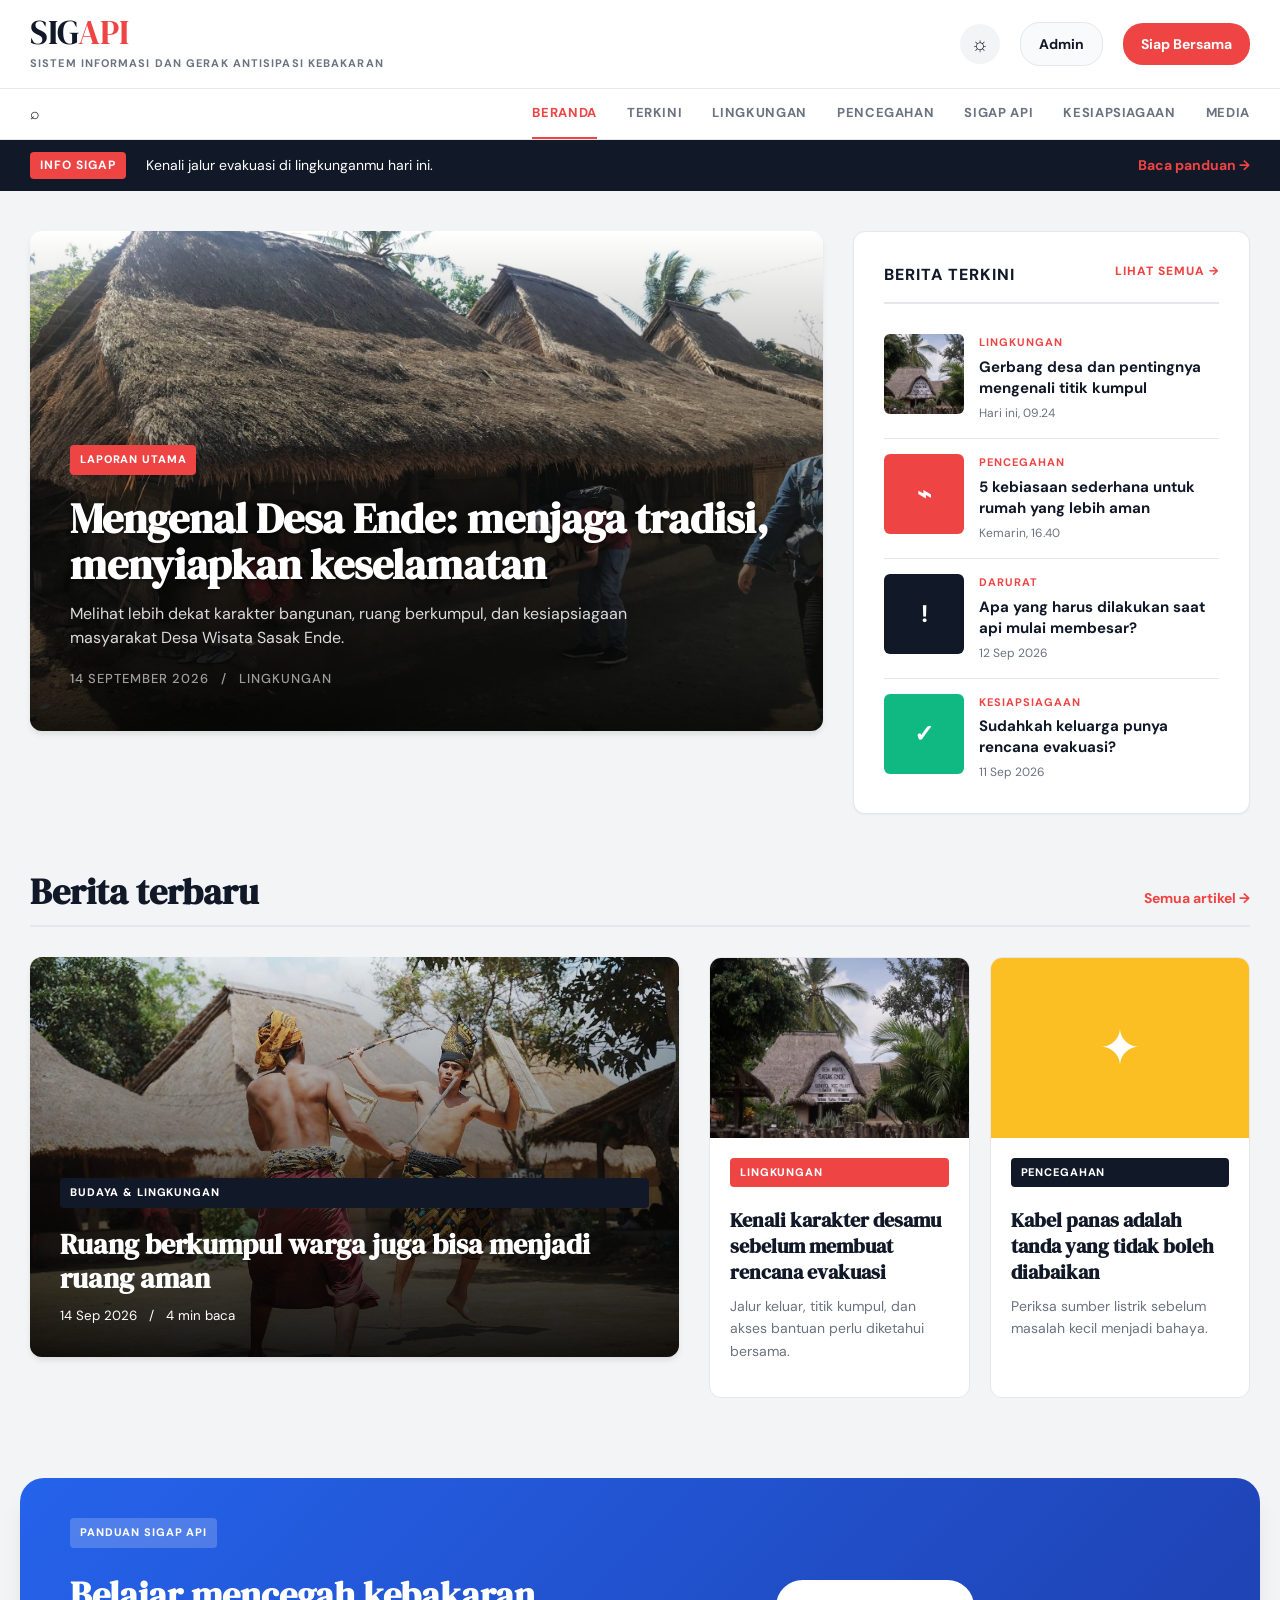
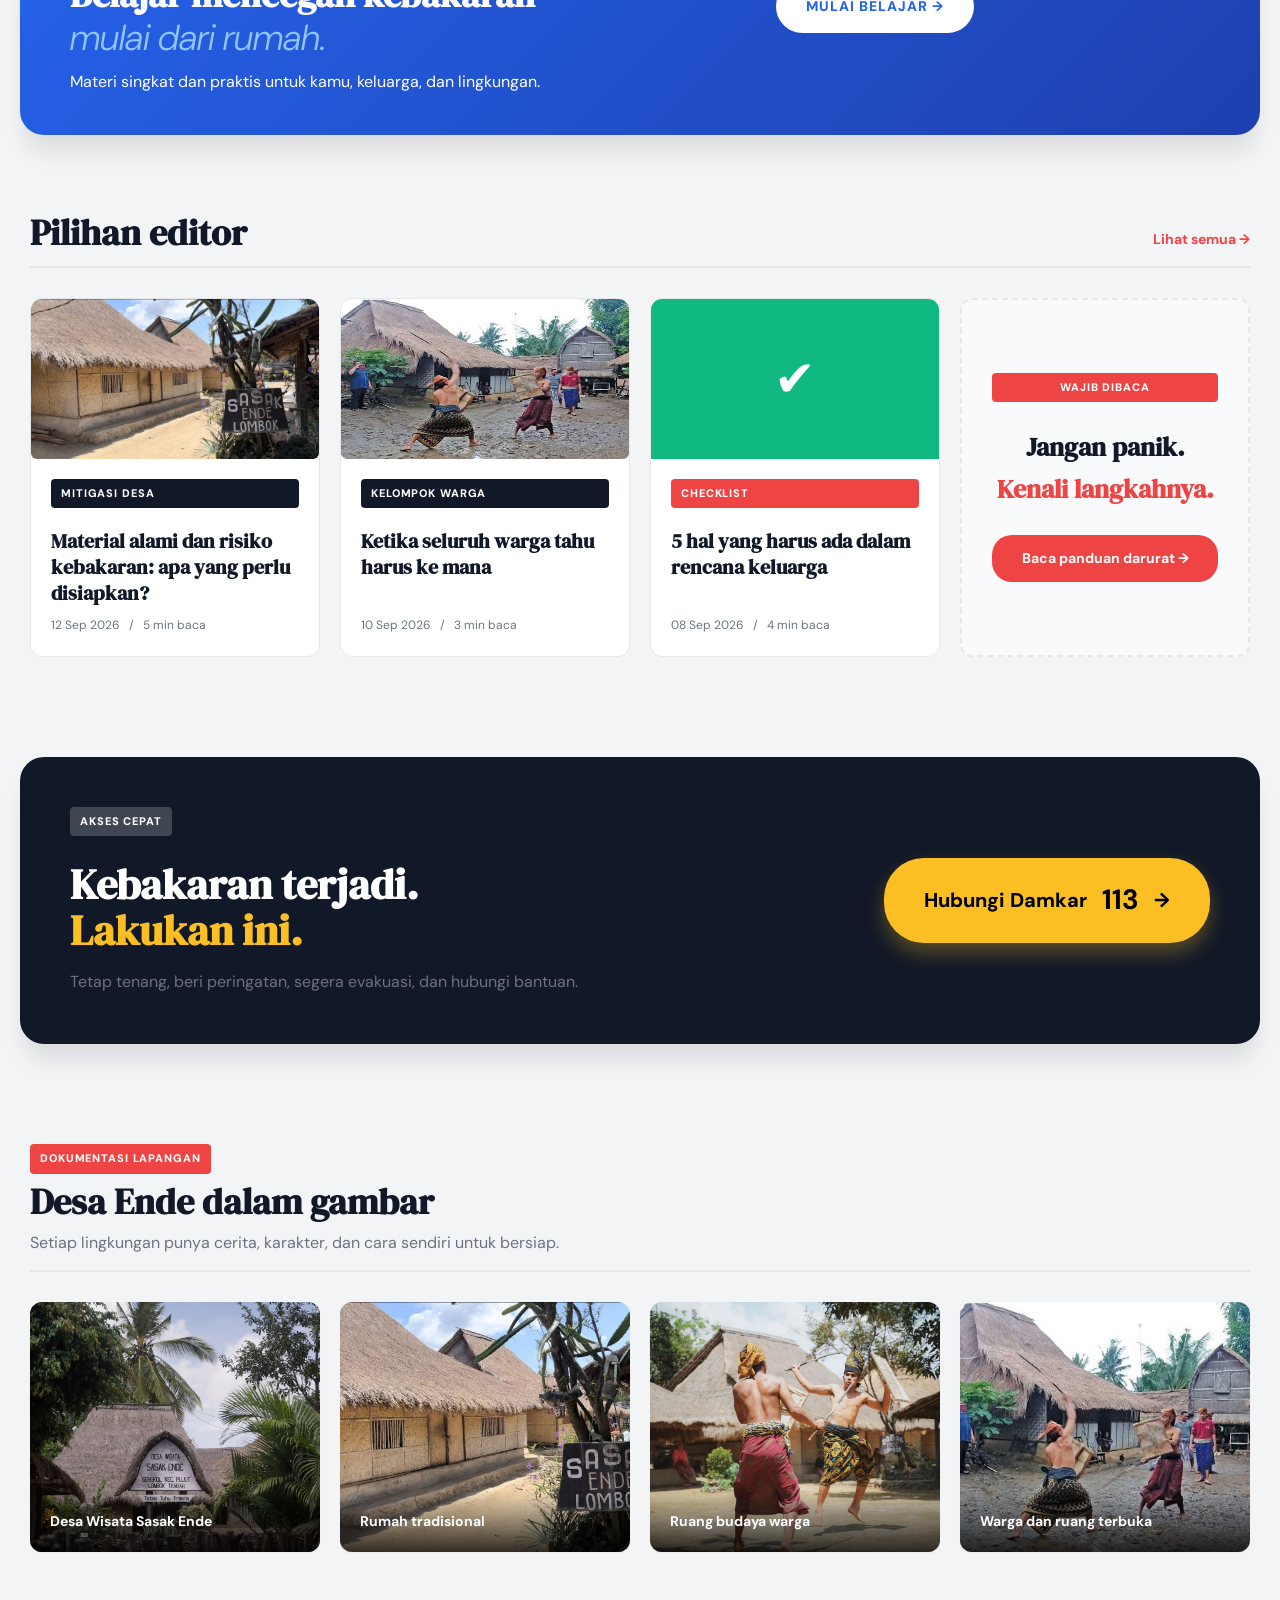
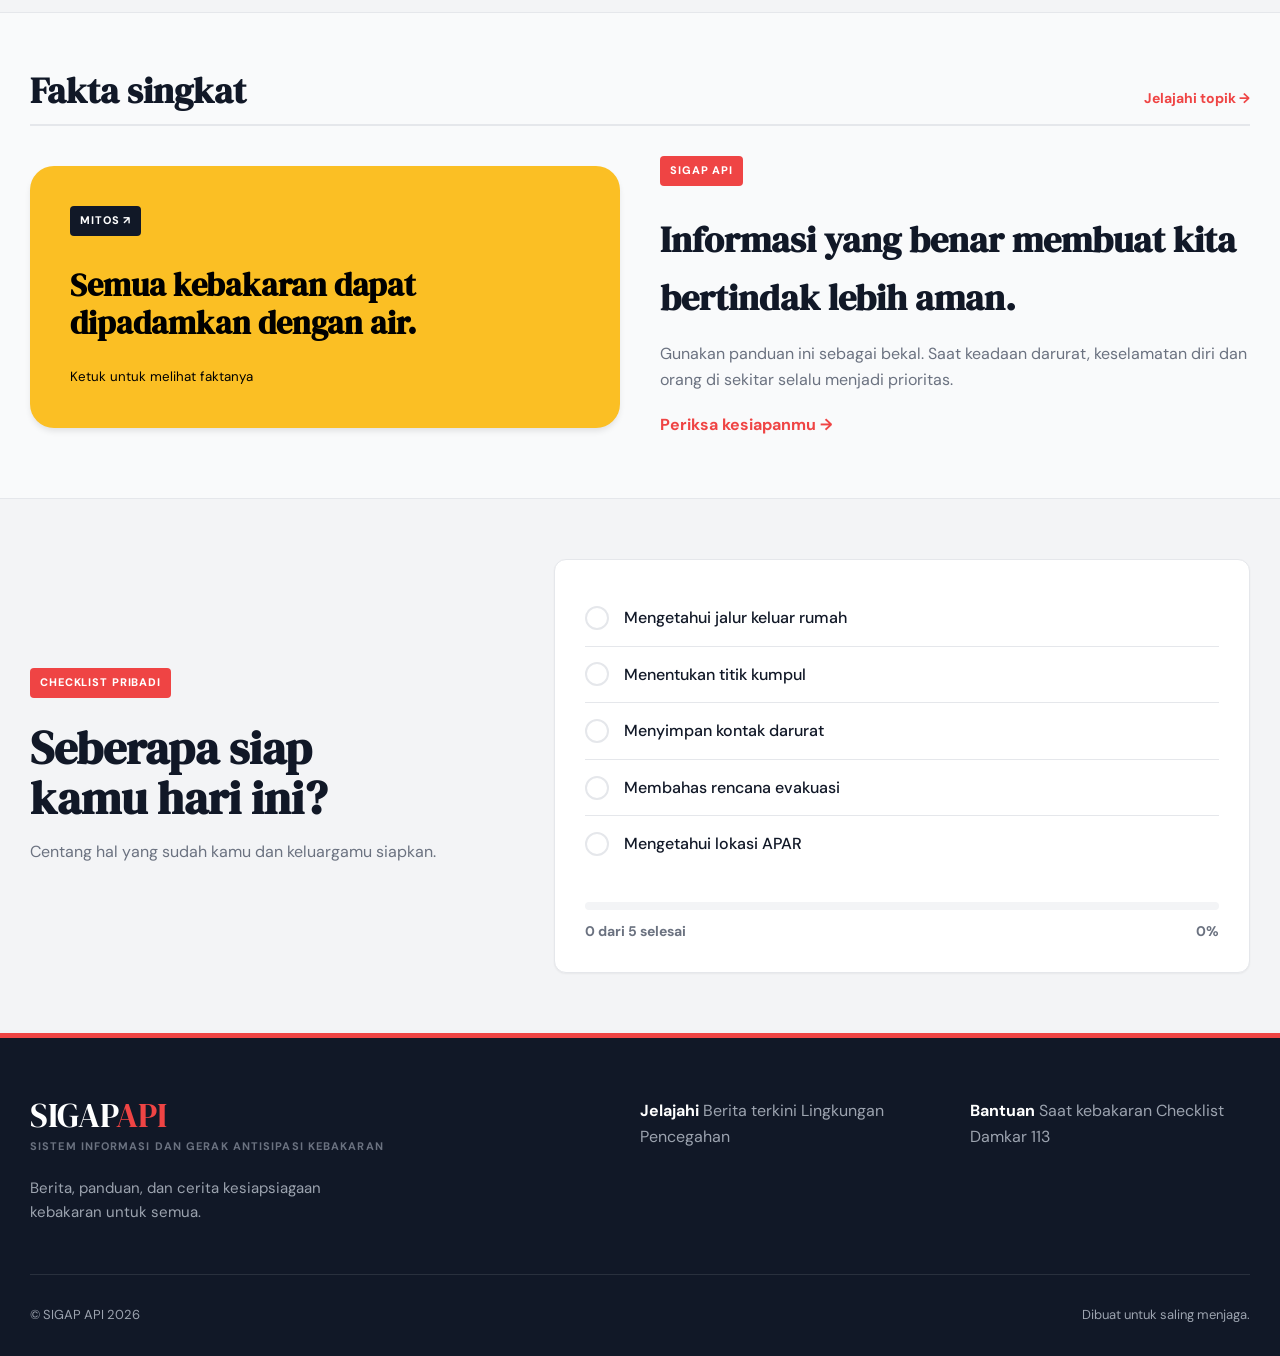
==== commit 154ae9c3: "SigApi V2" ====
--- a/index.html
+++ b/index.html
@@ -343,7 +343,7 @@
             <p>Centang hal yang sudah kamu dan keluargamu siapkan.</p>
           </div>
           <div class="checklist" id="checklist">
-            ><label
+            <label
               ><input type="checkbox" /><i>✓</i
               ><span>Mengetahui jalur keluar rumah</span></label
             ><label
--- a/styles.css
+++ b/styles.css
@@ -1234,3 +1234,252 @@
     line-height: 1.7;
   }
 }
+
+/* Small-screen polish */
+@media (max-width: 640px) {
+  body {
+    overflow-x: hidden;
+  }
+
+  .header-top {
+    padding: 12px 16px;
+    gap: 10px;
+  }
+
+  .menu-toggle {
+    flex: 0 0 40px;
+  }
+
+  .wordmark {
+    min-width: 0;
+    flex: 1;
+  }
+
+  .wordmark div {
+    font-size: clamp(28px, 9vw, 34px);
+  }
+
+  .wordmark small {
+    max-width: 230px;
+    font-size: 8px;
+    line-height: 1.45;
+    letter-spacing: 0.09em;
+  }
+
+  .header-bottom-inner {
+    padding: 0 16px;
+  }
+
+  .site-header.nav-open .header-bottom-inner {
+    padding: 14px 16px 18px;
+  }
+
+  .main-nav {
+    gap: 0;
+  }
+
+  .main-nav a {
+    display: block;
+    padding: 12px 0;
+    font-size: 12px;
+    border-bottom: 1px solid var(--border);
+  }
+
+  .main-nav a:last-child {
+    border-bottom: 0;
+  }
+
+  .breaking-bar {
+    align-items: flex-start;
+    flex-wrap: wrap;
+    gap: 8px 10px;
+    padding: 10px 16px;
+    font-size: 12px;
+  }
+
+  .breaking-bar span {
+    flex: 1 1 180px;
+  }
+
+  .breaking-bar a {
+    flex-basis: 100%;
+    margin-left: 0;
+  }
+
+  .hero-news {
+    margin-top: 18px;
+    padding: 0 16px;
+    gap: 16px;
+  }
+
+  .hero-image {
+    height: min(590px, 128vw);
+    min-height: 430px;
+  }
+
+  .hero-story {
+    padding: 22px 20px;
+  }
+
+  .hero-story h1 {
+    font-size: clamp(30px, 8.5vw, 42px);
+  }
+
+  .hero-story p {
+    font-size: 14px;
+    line-height: 1.45;
+  }
+
+  .story-meta {
+    font-size: 10px;
+    letter-spacing: 0.5px;
+  }
+
+  .hero-side {
+    padding: 20px;
+  }
+
+  .side-story {
+    grid-template-columns: 64px minmax(0, 1fr);
+    gap: 12px;
+  }
+
+  .side-story img,
+  .side-placeholder {
+    width: 64px;
+    height: 64px;
+  }
+
+  .side-story strong {
+    font-size: 14px;
+  }
+
+  .content-section {
+    padding: 42px 16px;
+  }
+
+  .section-bar {
+    align-items: flex-start;
+    gap: 12px;
+    margin-bottom: 20px;
+    padding-bottom: 12px;
+  }
+
+  .section-bar h2 {
+    font-size: clamp(30px, 9vw, 36px);
+  }
+
+  .section-bar a {
+    font-size: 13px;
+  }
+
+  .news-grid,
+  .small-news-grid,
+  .editor-grid,
+  #berita-komunitas .editor-grid {
+    grid-template-columns: 1fr;
+    gap: 16px;
+  }
+
+  .lead-card {
+    height: 360px;
+  }
+
+  .card-overlay {
+    padding: 20px;
+  }
+
+  .card-overlay h3 {
+    font-size: 25px;
+  }
+
+  .news-card img,
+  .news-graphic {
+    height: 170px;
+  }
+
+  .learning-banner,
+  .action-section {
+    width: calc(100% - 32px);
+    margin: 16px;
+    padding: 30px 22px;
+    border-radius: var(--radius-md);
+  }
+
+  .learning-banner h2,
+  .action-section h2 {
+    font-size: clamp(30px, 9vw, 42px);
+  }
+
+  .banner-button,
+  .emergency-button {
+    width: 100%;
+    justify-content: center;
+  }
+
+  .photo-row {
+    grid-template-columns: repeat(2, minmax(0, 1fr));
+    gap: 10px;
+  }
+
+  .photo-row img {
+    height: 180px;
+  }
+
+  .photo-row figcaption {
+    padding: 12px;
+    font-size: 12px;
+  }
+
+  .fact-grid,
+  .check-section {
+    gap: 24px;
+  }
+
+  .fact-card {
+    padding: 26px 22px;
+  }
+
+  .fact-card strong {
+    font-size: 27px;
+  }
+
+  .fact-copy h3,
+  .check-section h2 {
+    font-size: 34px;
+  }
+
+  .checklist {
+    padding: 18px;
+  }
+
+  .checklist label {
+    gap: 10px;
+    padding: 13px 0;
+    font-size: 14px;
+  }
+
+  .site-footer {
+    padding: 42px 16px 22px;
+  }
+
+  .footer-inner {
+    gap: 30px;
+    margin-bottom: 30px;
+  }
+
+  .footer-note {
+    flex-direction: column;
+    gap: 6px;
+    padding-top: 20px;
+    font-size: 12px;
+  }
+
+  .article-reader-inner {
+    width: min(100% - 32px, 920px);
+  }
+
+  .article-reader-heading h1 {
+    font-size: clamp(32px, 10vw, 42px);
+  }
+}
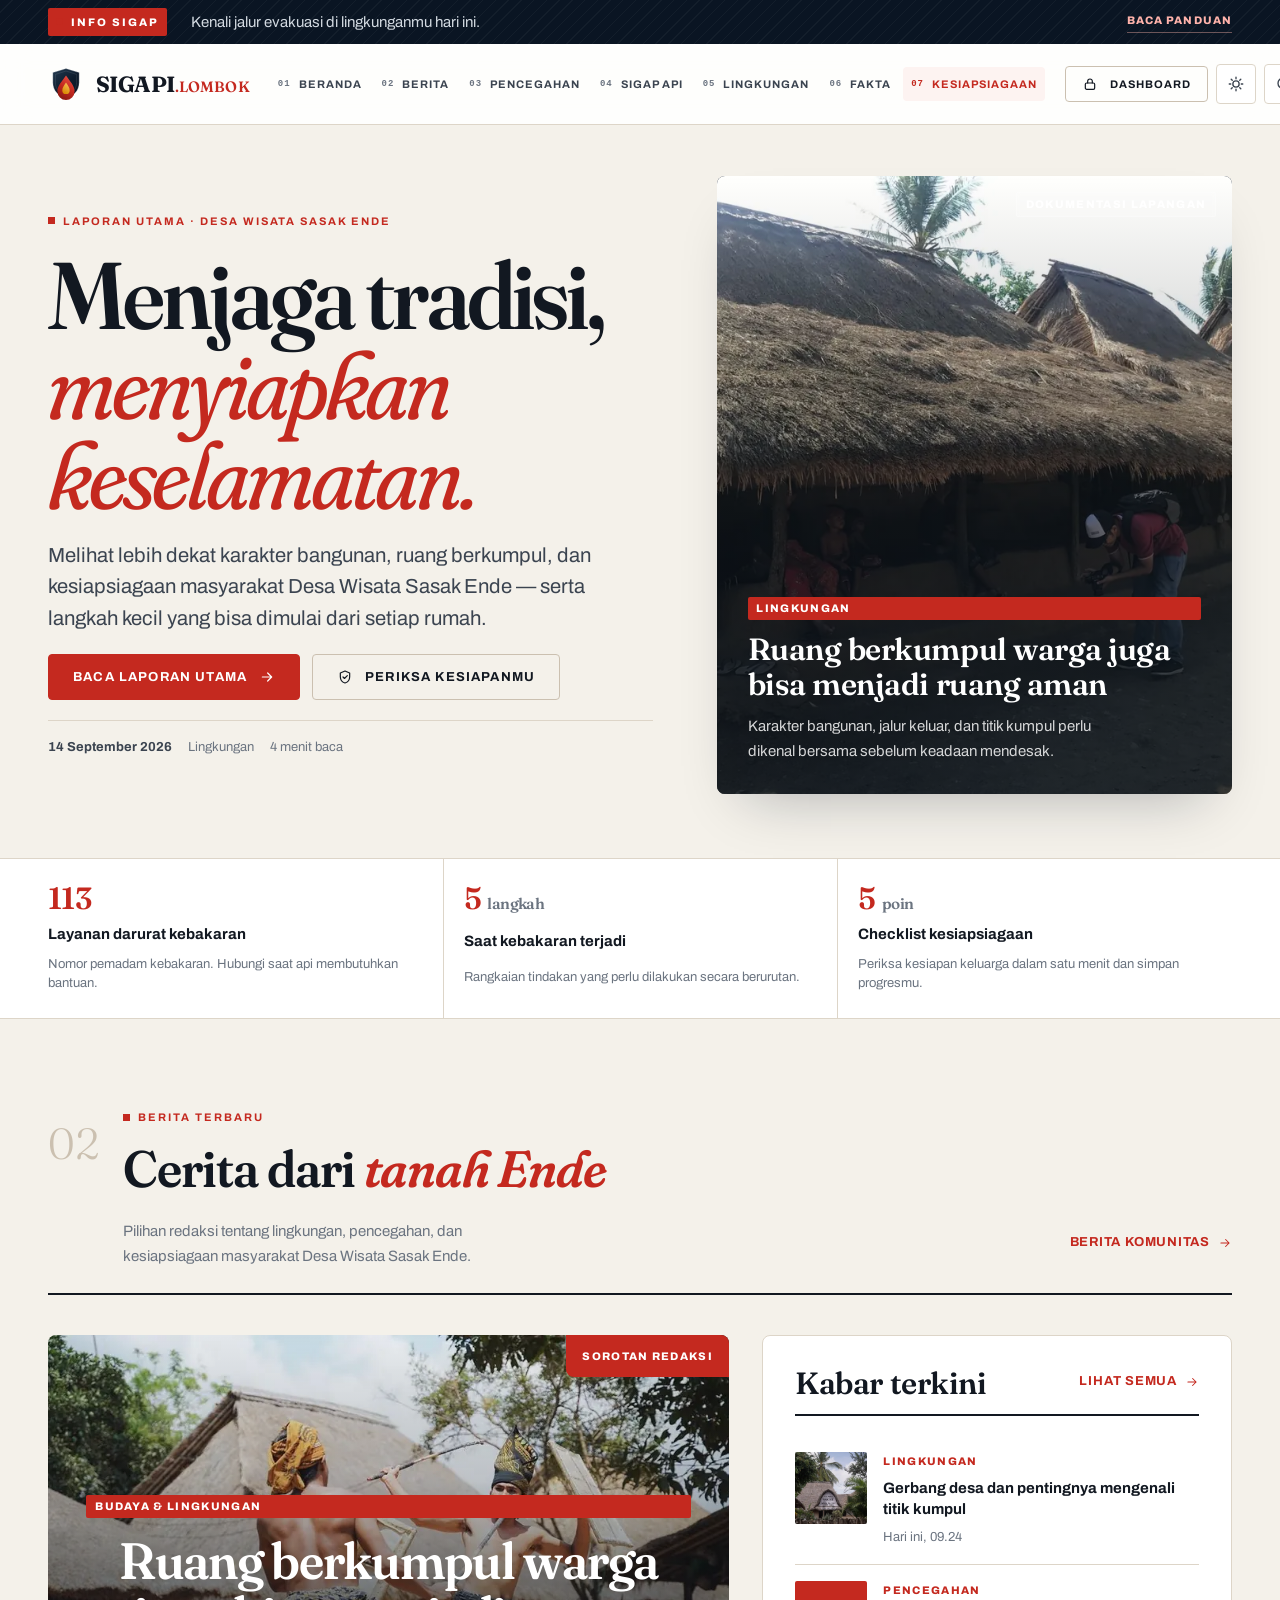
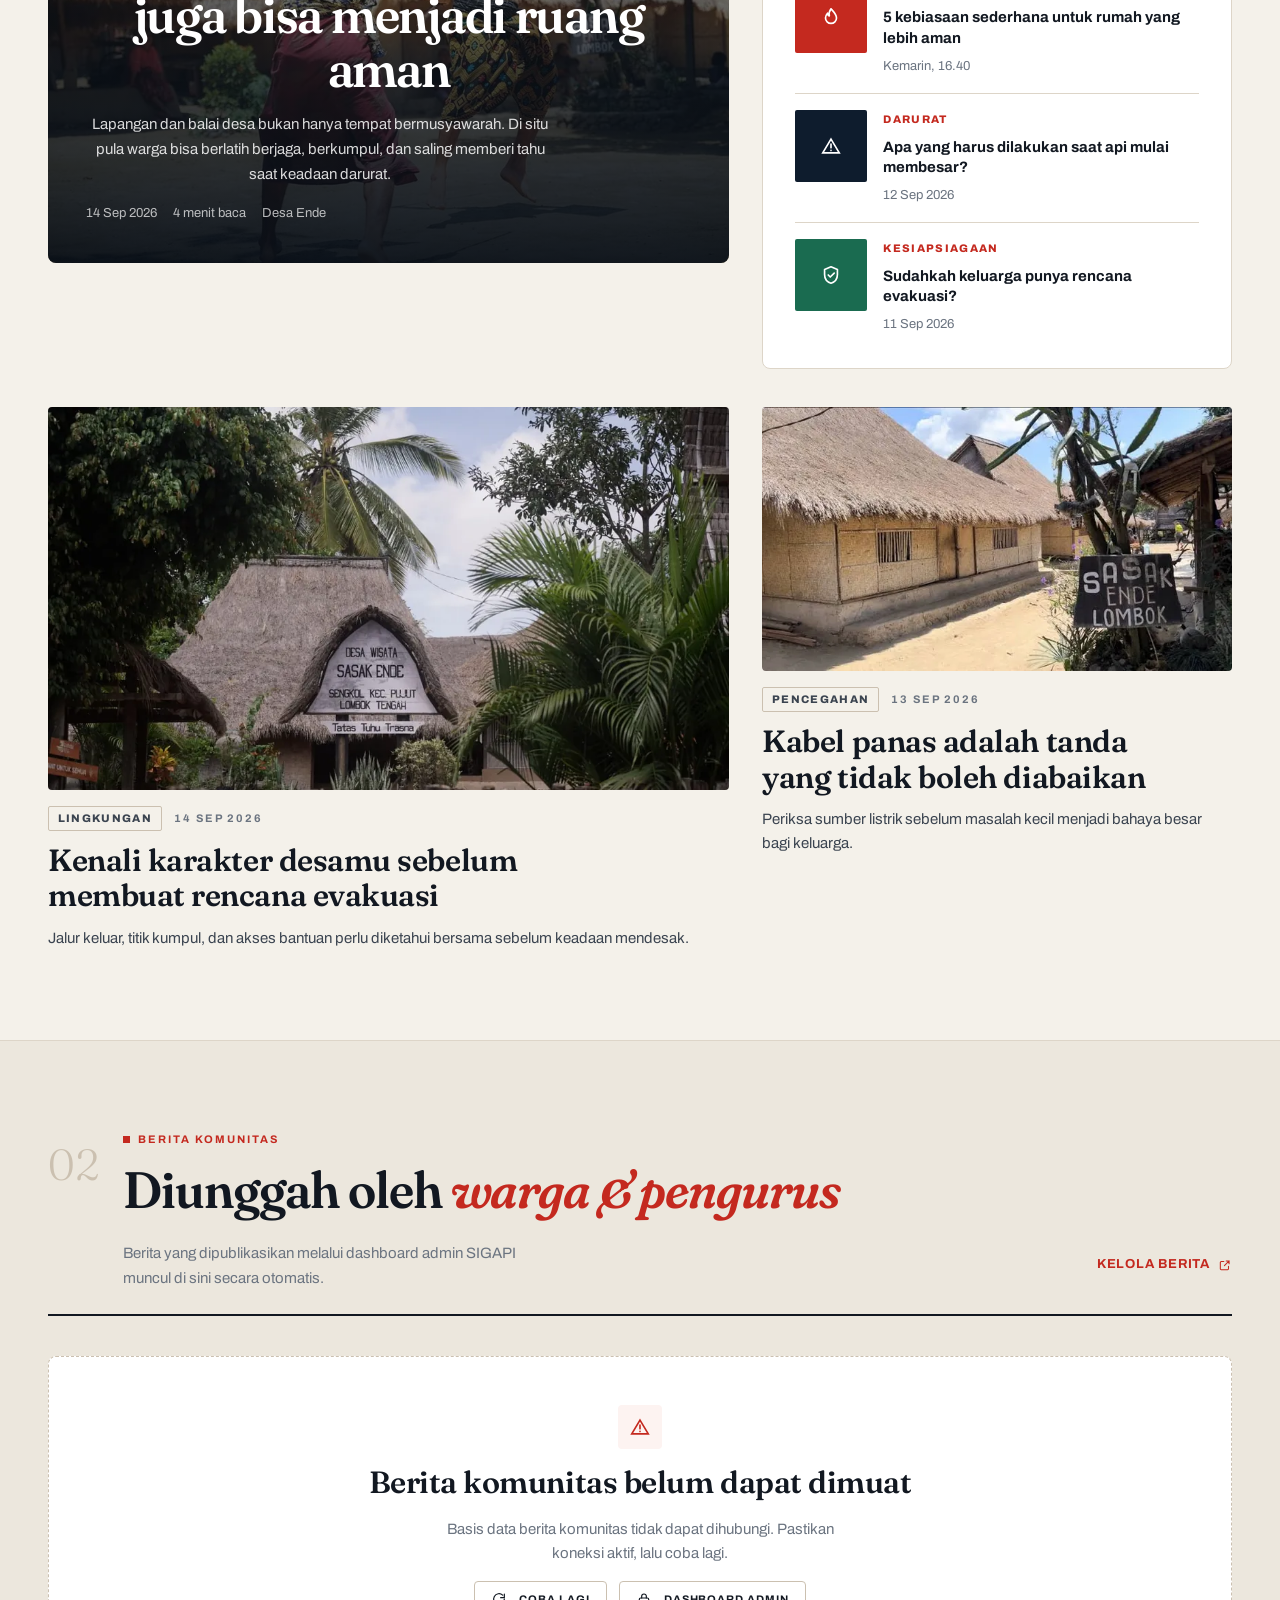
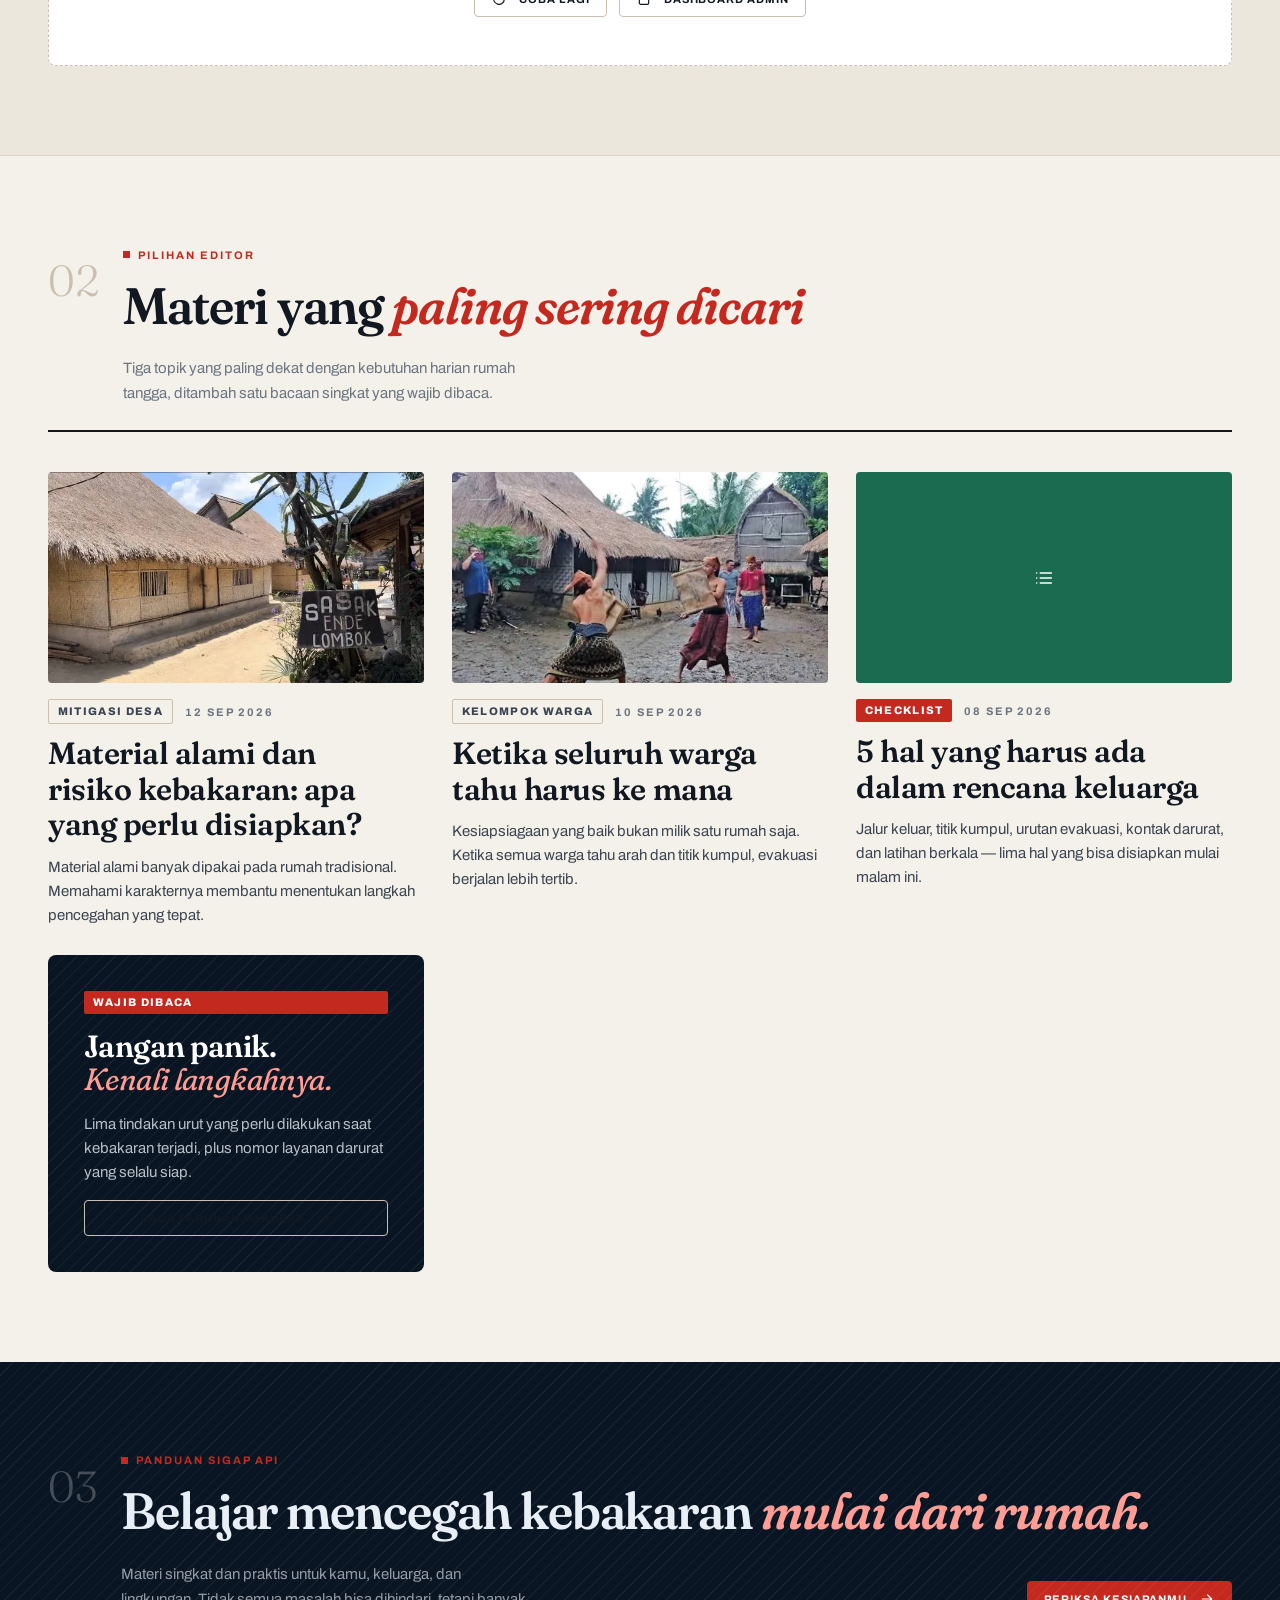
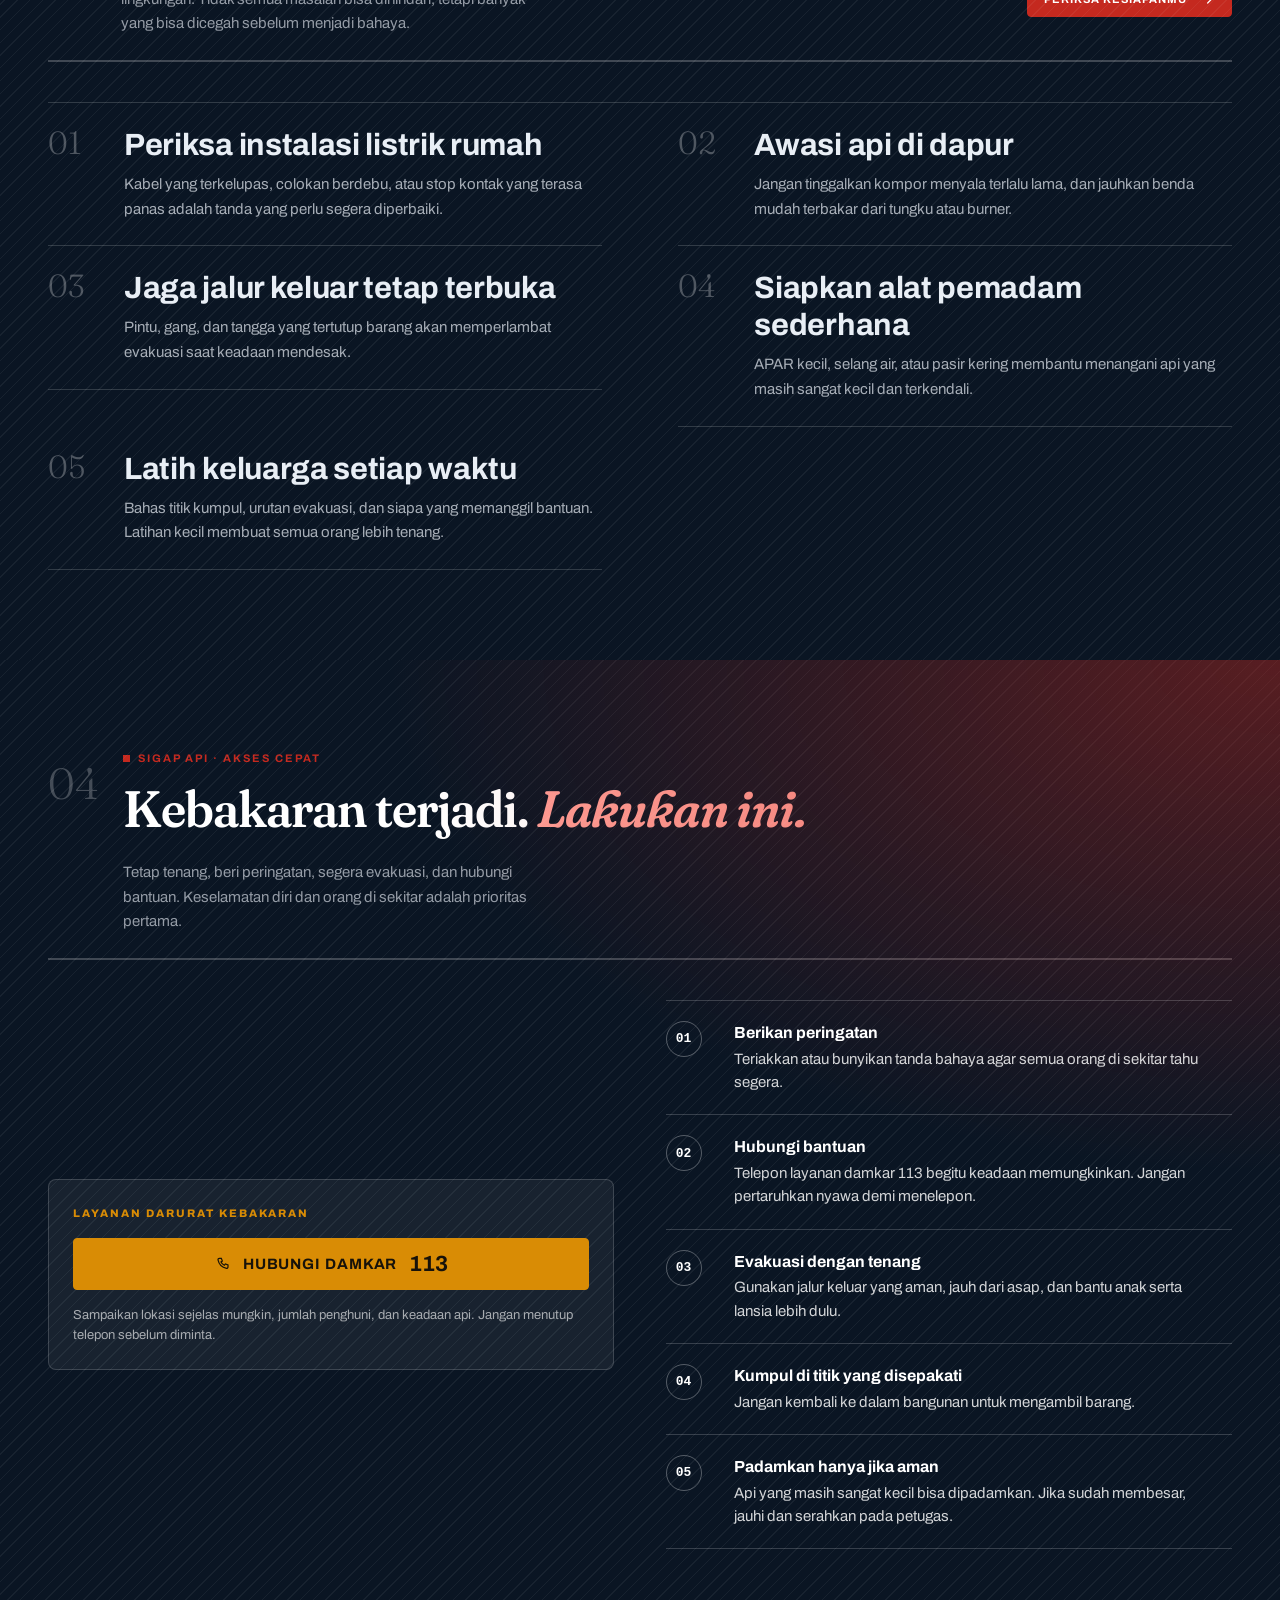
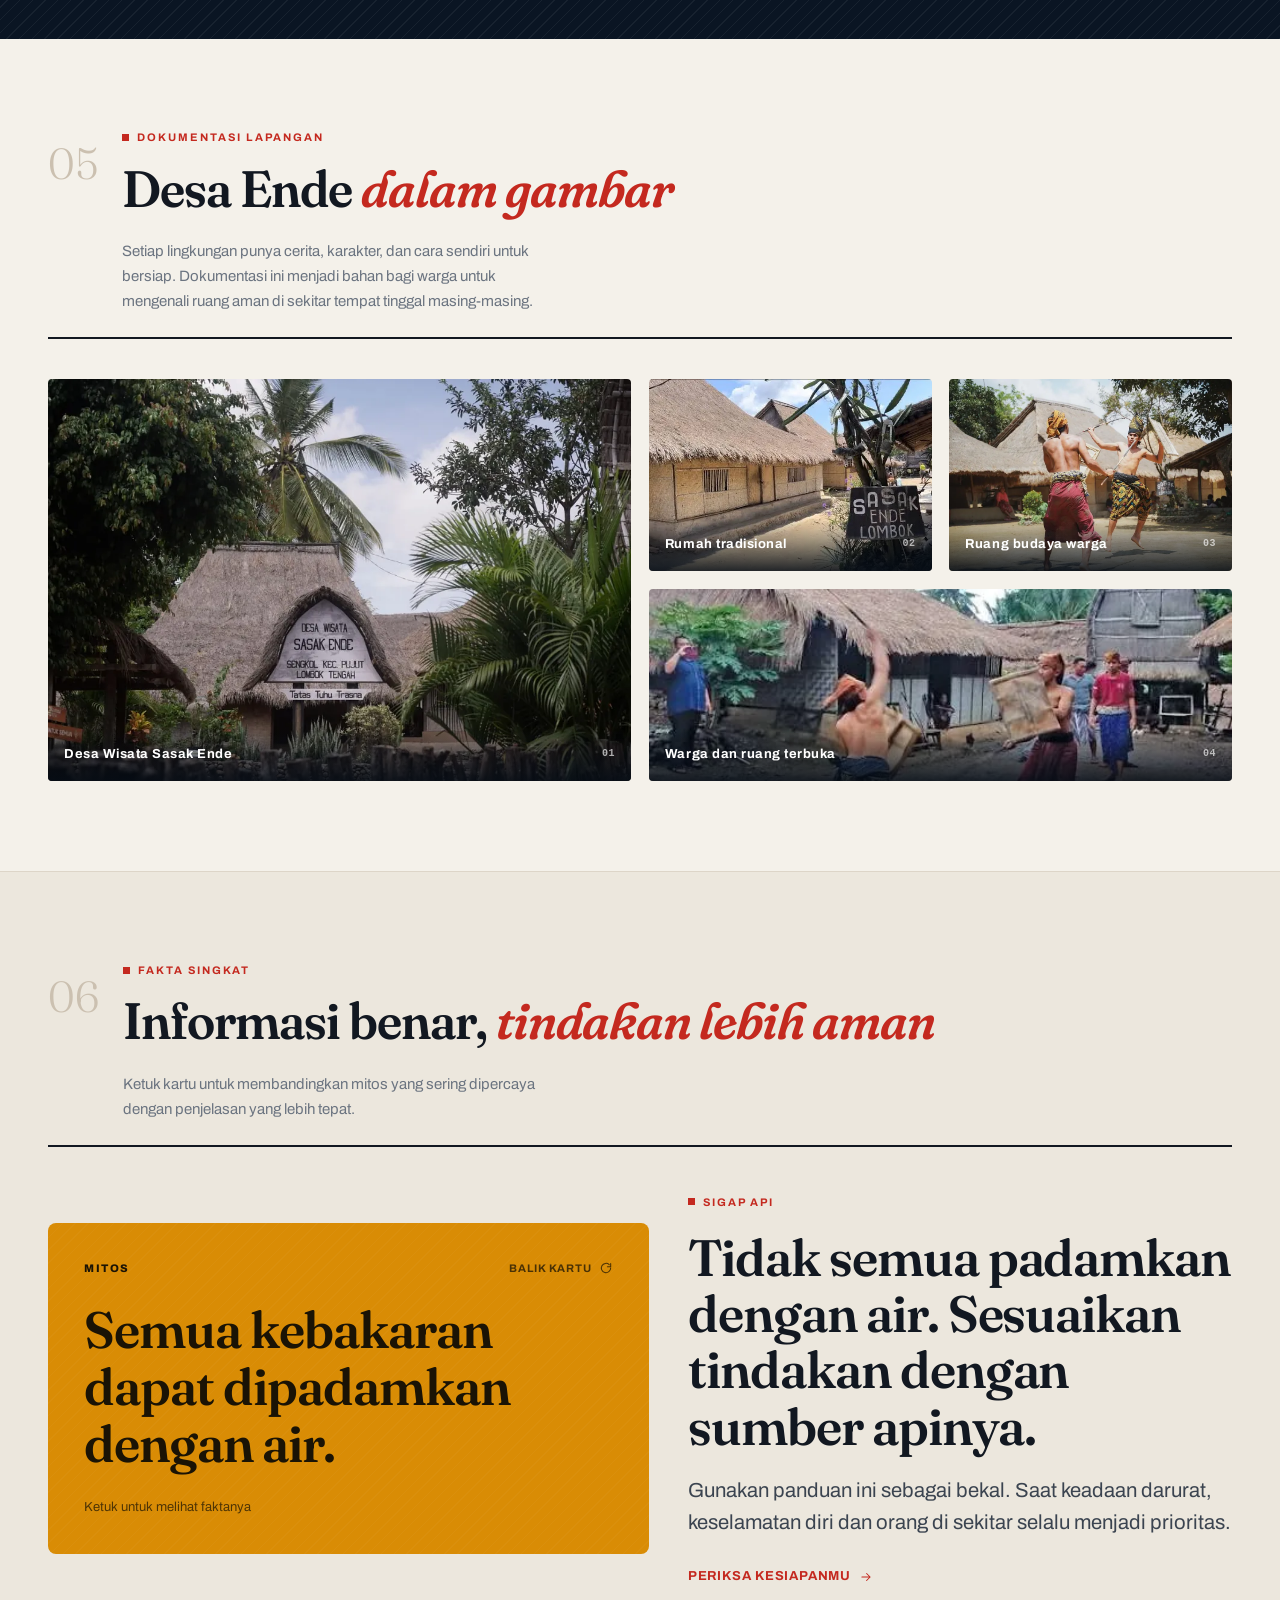
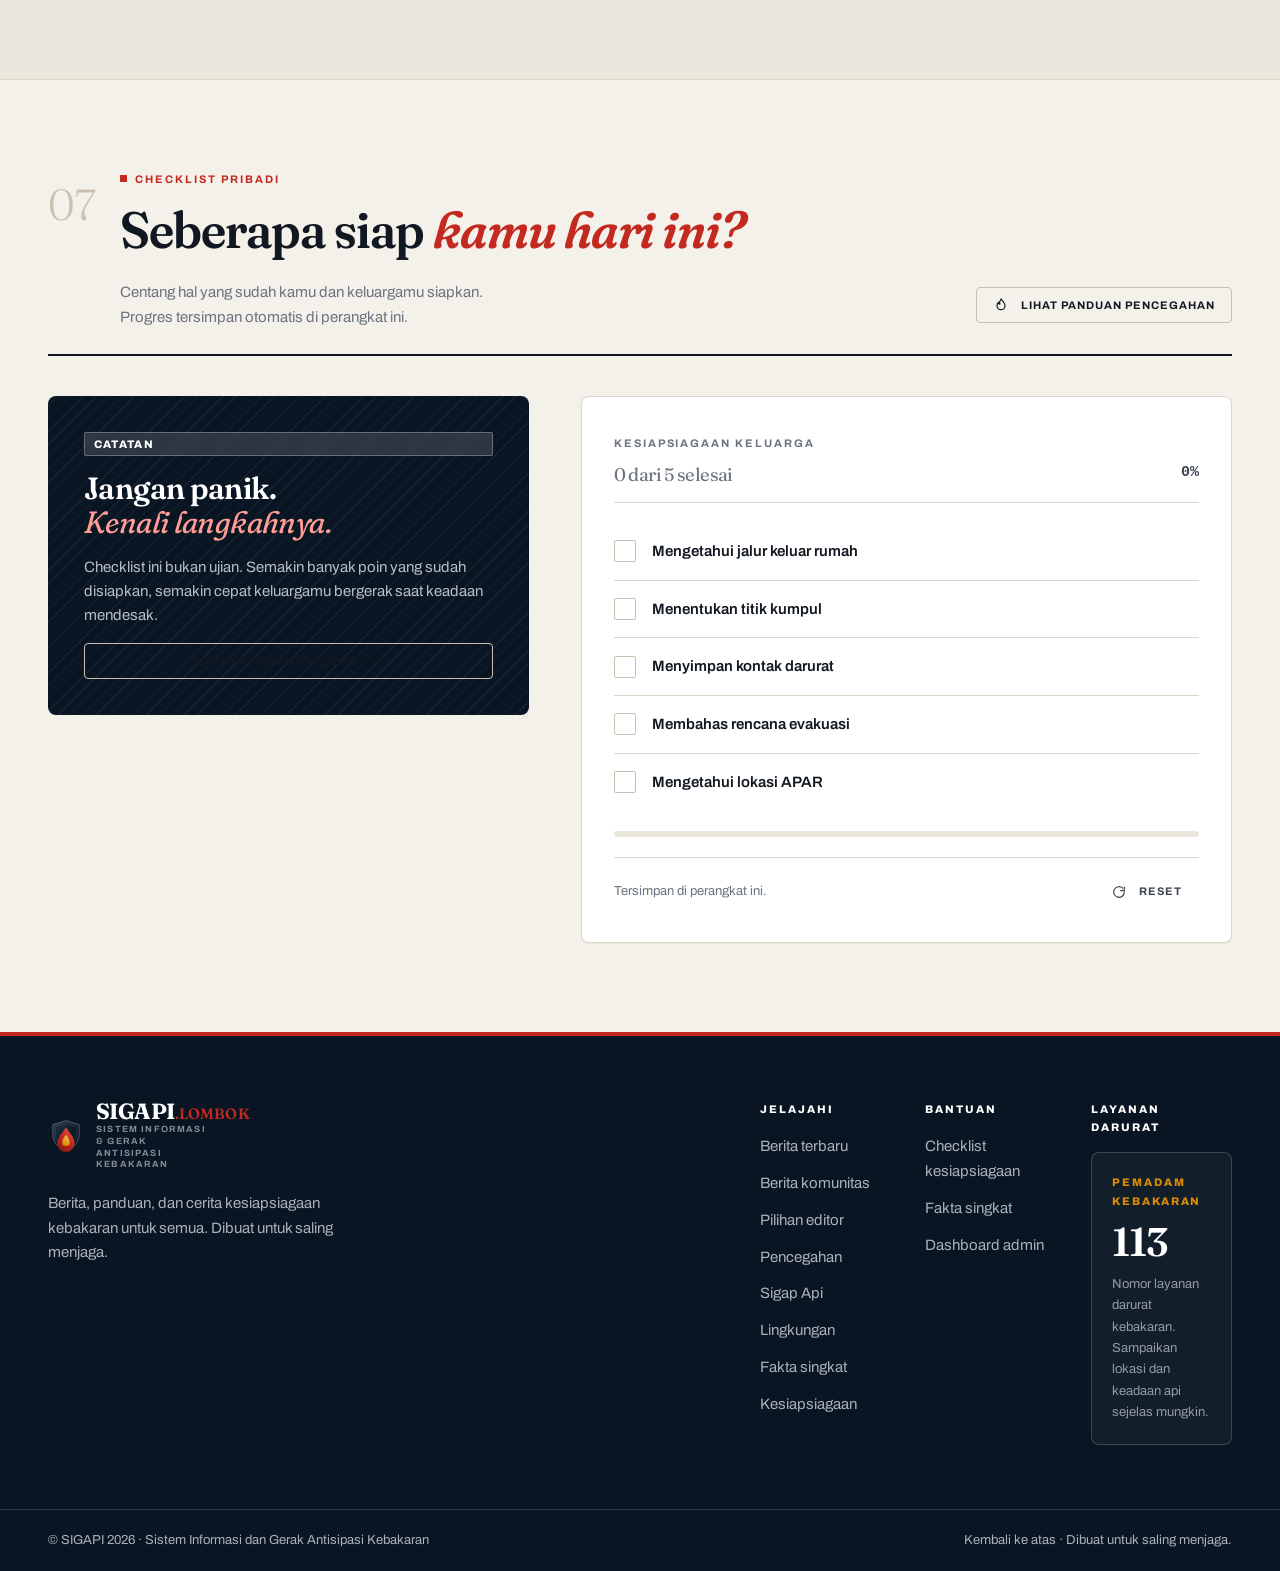
==== commit c500d65f: "SIGAPI V3" ====
--- a/index.html
+++ b/index.html
@@ -1,422 +1,1217 @@
 <!doctype html>
-<html lang="id">
+<html lang="id" data-theme="light">
   <head>
     <meta charset="UTF-8" />
     <meta name="viewport" content="width=device-width, initial-scale=1.0" />
+    <title>SIGAPI.LOMBOK — Sistem Informasi dan Gerak Antisipasi Kebakaran</title>
     <meta
       name="description"
-      content="SIGAP API, berita dan panduan kesiapsiagaan kebakaran."
+      content="SIGAPI: berita, panduan pencegahan, dan materi kesiapsiagaan kebakaran untuk masyarakat Desa Wisata Sasak Ende dan lingkungan sekitarnya."
     />
-    <title>SIGAP API | Berita Kesiapsiagaan</title>
+    <meta name="theme-color" content="#0a1523" />
+    <meta name="color-scheme" content="light dark" />
+    <meta property="og:type" content="website" />
+    <meta
+      property="og:title"
+      content="SIGAPI.LOMBOK — Sistem Informasi dan Gerak Antisipasi Kebakaran"
+    />
+    <meta
+      property="og:description"
+      content="Berita, panduan pencegahan, dan materi kesiapsiagaan kebakaran untuk masyarakat."
+    />
+    <meta property="og:locale" content="id_ID" />
     <link rel="preconnect" href="https://fonts.googleapis.com" />
     <link rel="preconnect" href="https://fonts.gstatic.com" crossorigin />
     <link
-      href="https://fonts.googleapis.com/css2?family=DM+Sans:wght@400;500;700&family=DM+Serif+Display:ital@0;1&display=swap"
+      href="https://fonts.googleapis.com/css2?family=Archivo:wght@400..700&family=Fraunces:opsz,wght,SOFT,WONK@9..144,300..900,0..100,0..1&display=swap"
       rel="stylesheet"
     />
     <link rel="stylesheet" href="styles.css" />
+    <link rel="icon" type="image/svg+xml" href="picture/favicon.svg" />
+    <link rel="icon" type="image/png" sizes="32x32" href="picture/favicon-32.png" />
+    <link rel="apple-touch-icon" href="picture/apple-touch-icon.png" />
+    <link rel="mask-icon" href="picture/favicon.svg" color="#0a1523" />
+    <script>
+      /* Apply the stored theme before first paint to avoid a flash. */
+      (function () {
+        try {
+          var t = localStorage.getItem("sigap-theme");
+          if (t === "dark" || t === "light") {
+            document.documentElement.setAttribute("data-theme", t);
+          } else if (
+            window.matchMedia("(prefers-color-scheme: dark)").matches
+          ) {
+            document.documentElement.setAttribute("data-theme", "dark");
+          }
+        } catch (e) {}
+      })();
+    </script>
   </head>
   <body>
-    <div class="page-shell">
-      <header class="site-header">
-        <div class="header-top">
-          <button
-            class="icon-button menu-toggle"
-            aria-label="Buka menu"
-            aria-expanded="false"
-          >
-            ☰
-          </button>
-          <a class="wordmark" href="#top">
-            <div>SIG<span>API</span></div>
-            <small>Sistem Informasi dan Gerak Antisipasi Kebakaran</small>
+    <a class="skip-link" href="#main">Lewati ke konten utama</a>
+
+    <!-- ===== ICON SPRITE ===== -->
+    <svg width="0" height="0" style="position: absolute" aria-hidden="true" focusable="false">
+      <defs>
+        <symbol id="i-search" viewBox="0 0 24 24" fill="none" stroke="currentColor" stroke-width="1.8" stroke-linecap="round"><circle cx="11" cy="11" r="7"/><path d="m20 20-3.5-3.5"/></symbol>
+        <symbol id="i-menu" viewBox="0 0 24 24" fill="none" stroke="currentColor" stroke-width="1.8" stroke-linecap="round"><path d="M4 7h16M4 12h16M4 17h10"/></symbol>
+        <symbol id="i-close" viewBox="0 0 24 24" fill="none" stroke="currentColor" stroke-width="1.8" stroke-linecap="round"><path d="M6 6l12 12M18 6 6 18"/></symbol>
+        <symbol id="i-sun" viewBox="0 0 24 24" fill="none" stroke="currentColor" stroke-width="1.8" stroke-linecap="round"><circle cx="12" cy="12" r="4.2"/><path d="M12 3v2M12 19v2M3 12h2M19 12h2M5.6 5.6l1.4 1.4M17 17l1.4 1.4M18.4 5.6 17 7M7 17l-1.4 1.4"/></symbol>
+        <symbol id="i-moon" viewBox="0 0 24 24" fill="none" stroke="currentColor" stroke-width="1.8" stroke-linecap="round"><path d="M20 14.5A8.5 8.5 0 0 1 9.5 4a8.5 8.5 0 1 0 10.5 10.5Z"/></symbol>
+        <symbol id="i-arrow-right" viewBox="0 0 24 24" fill="none" stroke="currentColor" stroke-width="1.8" stroke-linecap="round" stroke-linejoin="round"><path d="M5 12h14M13 6l6 6-6 6"/></symbol>
+        <symbol id="i-arrow-left" viewBox="0 0 24 24" fill="none" stroke="currentColor" stroke-width="1.8" stroke-linecap="round" stroke-linejoin="round"><path d="M19 12H5M11 6l-6 6 6 6"/></symbol>
+        <symbol id="i-phone" viewBox="0 0 24 24" fill="none" stroke="currentColor" stroke-width="1.8" stroke-linecap="round"><path d="M6.5 3.5h3l1.5 4-2 1.5a11 11 0 0 0 5 5l1.5-2 4 1.5v3a2 2 0 0 1-2.2 2A16.5 16.5 0 0 1 4.5 5.7 2 2 0 0 1 6.5 3.5Z"/></symbol>
+        <symbol id="i-shield" viewBox="0 0 24 24" fill="none" stroke="currentColor" stroke-width="1.8" stroke-linecap="round" stroke-linejoin="round"><path d="M12 3l7 3v5.5c0 4.4-2.9 8.2-7 9.5-4.1-1.3-7-5.1-7-9.5V6l7-3Z"/><path d="m9 12 2.2 2.2L15.5 10"/></symbol>
+        <symbol id="i-alert" viewBox="0 0 24 24" fill="none" stroke="currentColor" stroke-width="1.8" stroke-linecap="round"><path d="M12 4.5 21 19.5H3L12 4.5Z"/><path d="M12 10v4M12 16.8v.2"/></symbol>
+        <symbol id="i-flame" viewBox="0 0 24 24" fill="none" stroke="currentColor" stroke-width="1.8" stroke-linecap="round" stroke-linejoin="round"><path d="M12 3c3.2 3.6 6 6.2 6 10a6 6 0 0 1-12 0c0-1.9.8-3.5 2.2-5.1.3 1.5 1 2.5 2 3-.7-2.6 0-5.3 1.8-7.9Z"/></symbol>
+        <symbol id="i-image" viewBox="0 0 24 24" fill="none" stroke="currentColor" stroke-width="1.8" stroke-linecap="round" stroke-linejoin="round"><rect x="3.5" y="4.5" width="17" height="15" rx="2"/><circle cx="9" cy="10" r="1.6"/><path d="m4.5 17 4.2-4.2 3 3 3.3-3.3 4.5 4.5"/></symbol>
+        <symbol id="i-trash" viewBox="0 0 24 24" fill="none" stroke="currentColor" stroke-width="1.8" stroke-linecap="round"><path d="M4.5 7h15M9 7V4.8h6V7M6.5 7l.8 12.2h9.4L17.5 7M10 11v5M14 11v5"/></symbol>
+        <symbol id="i-eye" viewBox="0 0 24 24" fill="none" stroke="currentColor" stroke-width="1.8" stroke-linecap="round"><path d="M2.5 12S6 6.5 12 6.5 21.5 12 21.5 12 18 17.5 12 17.5 2.5 12 2.5 12Z"/><circle cx="12" cy="12" r="2.8"/></symbol>
+        <symbol id="i-refresh" viewBox="0 0 24 24" fill="none" stroke="currentColor" stroke-width="1.8" stroke-linecap="round"><path d="M20 12a8 8 0 1 1-2.5-5.8M20 4.5V10h-5.5"/></symbol>
+        <symbol id="i-plus" viewBox="0 0 24 24" fill="none" stroke="currentColor" stroke-width="1.8" stroke-linecap="round"><path d="M12 5v14M5 12h14"/></symbol>
+        <symbol id="i-chev-left" viewBox="0 0 24 24" fill="none" stroke="currentColor" stroke-width="1.8" stroke-linecap="round" stroke-linejoin="round"><path d="m14.5 6-6 6 6 6"/></symbol>
+        <symbol id="i-chev-right" viewBox="0 0 24 24" fill="none" stroke="currentColor" stroke-width="1.8" stroke-linecap="round" stroke-linejoin="round"><path d="m9.5 6 6 6-6 6"/></symbol>
+        <symbol id="i-logout" viewBox="0 0 24 24" fill="none" stroke="currentColor" stroke-width="1.8" stroke-linecap="round"><path d="M14 4.5H7.5A2 2 0 0 0 5.5 6.5v11a2 2 0 0 0 2 2H14M18 8.5l3.5 3.5L18 15.5M11.5 12h10"/></symbol>
+        <symbol id="i-grid" viewBox="0 0 24 24" fill="none" stroke="currentColor" stroke-width="1.8" stroke-linejoin="round"><rect x="4" y="4" width="7" height="7" rx="1.2"/><rect x="13" y="4" width="7" height="7" rx="1.2"/><rect x="4" y="13" width="7" height="7" rx="1.2"/><rect x="13" y="13" width="7" height="7" rx="1.2"/></symbol>
+        <symbol id="i-pen" viewBox="0 0 24 24" fill="none" stroke="currentColor" stroke-width="1.8" stroke-linecap="round" stroke-linejoin="round"><path d="M4 20h4l11-11-4-4L4 16v4Z"/><path d="m14.5 5.5 4 4"/></symbol>
+        <symbol id="i-list" viewBox="0 0 24 24" fill="none" stroke="currentColor" stroke-width="1.8" stroke-linecap="round"><path d="M8 6.5h12M8 12h12M8 17.5h12M4 6.5h.01M4 12h.01M4 17.5h.01"/></symbol>
+        <symbol id="i-home" viewBox="0 0 24 24" fill="none" stroke="currentColor" stroke-width="1.8" stroke-linecap="round" stroke-linejoin="round"><path d="M4 10.5 12 4l8 6.5V19a1.5 1.5 0 0 1-1.5 1.5h-13A1.5 1.5 0 0 1 4 19v-8.5Z"/><path d="M9.5 20.5v-6h5v6"/></symbol>
+        <symbol id="i-info" viewBox="0 0 24 24" fill="none" stroke="currentColor" stroke-width="1.8" stroke-linecap="round"><circle cx="12" cy="12" r="8.5"/><path d="M12 11v5.5M12 7.8v.2"/></symbol>
+        <symbol id="i-check" viewBox="0 0 24 24" fill="none" stroke="currentColor" stroke-width="2" stroke-linecap="round" stroke-linejoin="round"><path d="m5 12.5 4.5 4.5L19 7"/></symbol>
+        <symbol id="i-clock" viewBox="0 0 24 24" fill="none" stroke="currentColor" stroke-width="1.8" stroke-linecap="round"><circle cx="12" cy="12" r="8.5"/><path d="M12 7.5V12l3 2"/></symbol>
+        <symbol id="i-external" viewBox="0 0 24 24" fill="none" stroke="currentColor" stroke-width="1.8" stroke-linecap="round" stroke-linejoin="round"><path d="M14 5h5v5M19 5l-8 8"/><path d="M18 14v4.5A1.5 1.5 0 0 1 16.5 20h-11A1.5 1.5 0 0 1 4 18.5v-11A1.5 1.5 0 0 1 5.5 6H10"/></symbol>
+        <symbol id="i-filter" viewBox="0 0 24 24" fill="none" stroke="currentColor" stroke-width="1.8" stroke-linecap="round" stroke-linejoin="round"><path d="M4 5h16l-6.2 7.4v5.3L10.2 20v-7.6L4 5Z"/></symbol>
+        <symbol id="i-pin" viewBox="0 0 24 24" fill="none" stroke="currentColor" stroke-width="1.8" stroke-linecap="round" stroke-linejoin="round"><path d="M12 21s6.5-6 6.5-11a6.5 6.5 0 1 0-13 0C5.5 15 12 21 12 21Z"/><circle cx="12" cy="10" r="2.4"/></symbol>
+        <symbol id="i-lock" viewBox="0 0 24 24" fill="none" stroke="currentColor" stroke-width="1.8" stroke-linecap="round"><rect x="5" y="10.5" width="14" height="9.5" rx="2"/><path d="M8.5 10.5V8a3.5 3.5 0 0 1 7 0v2.5"/></symbol>
+        <symbol id="i-inbox" viewBox="0 0 24 24" fill="none" stroke="currentColor" stroke-width="1.8" stroke-linecap="round" stroke-linejoin="round"><path d="M4 13.5 6 5.5h12l2 8v4a1.5 1.5 0 0 1-1.5 1.5h-13A1.5 1.5 0 0 1 4 17.5v-4Z"/><path d="M4 13.5h5l1 2.5h4l1-2.5h5"/></symbol>
+      </defs>
+    </svg>
+
+    <div class="shell" id="top">
+      <!-- ================= ALERT BAR ================= -->
+      <div class="alert-bar" role="status" aria-live="polite">
+        <div class="wrap alert-bar__inner">
+          <span class="alert-bar__flag">
+            <span class="dot dot--live"></span> Info Sigap
+          </span>
+          <div class="alert-bar__ticker" id="alert-ticker">
+            <span class="alert-bar__item" data-active="true"
+              >Kenali jalur evakuasi di lingkunganmu hari ini.</span
+            >
+            <span class="alert-bar__item"
+              >Kabel panas adalah tanda yang tidak boleh diabaikan.</span
+            >
+            <span class="alert-bar__item"
+              >Sudahkah keluargamu punya rencana evakuasi?</span
+            >
+          </div>
+          <a class="alert-bar__link" href="#siap">Baca panduan</a>
+        </div>
+      </div>
+
+      <!-- ================= HEADER ================= -->
+      <header class="site-header" id="site-header">
+        <div class="wrap site-header__bar">
+          <a class="brand" href="#top" aria-label="SIGAPI.LOMBOK — beranda">
+            <img
+              class="brand__mark"
+              src="picture/logo.svg"
+              alt=""
+              width="36"
+              height="36"
+            />
+            <span class="brand__text">
+              <span class="brand__name">SIGAPI<span class="brand__tld">.LOMBOK</span></span>
+              <span class="brand__tag"
+                >Sistem Informasi &amp; Gerak Antisipasi Kebakaran</span
+              >
+            </span>
           </a>
-          <div class="header-actions">
-            <button class="icon-button theme-toggle" aria-label="Ubah tampilan">
-              ☼</button
-            ><a href="admin.html" title="Admin Panel">Admin</a
-            ><a class="subscribe" href="#siap">Siap Bersama</a>
-          </div>
-        </div>
-        <div class="header-bottom">
-          <div class="header-bottom-inner">
-            <button class="search-button" aria-label="Cari berita">⌕</button>
-            <nav class="main-nav" aria-label="Navigasi utama">
-              <a class="active" href="#top">Beranda</a>
-              <a href="#terkini">Terkini</a>
-              <a href="#desa-ende">Lingkungan</a>
-              <a href="#cegah">Pencegahan</a>
-              <a href="#bertindak">Sigap Api</a>
-              <a href="#siap">Kesiapsiagaan</a>
-              <a href="#media">Media</a>
-              <!-- Mobile Actions -->
-              <a
-                href="admin.html"
-                class="mobile-only-link"
-                style="color: var(--primary)"
-                >Masuk Dashboard Admin</a
+
+          <nav class="nav" aria-label="Navigasi utama">
+            <ul class="nav__list">
+              <li><a class="nav__link" href="#top"><span class="nav__num">01</span> Beranda</a></li>
+              <li><a class="nav__link" href="#terkini"><span class="nav__num">02</span> Berita</a></li>
+              <li><a class="nav__link" href="#cegah"><span class="nav__num">03</span> Pencegahan</a></li>
+              <li><a class="nav__link" href="#bertindak"><span class="nav__num">04</span> Sigap Api</a></li>
+              <li><a class="nav__link" href="#desa-ende"><span class="nav__num">05</span> Lingkungan</a></li>
+              <li><a class="nav__link" href="#media"><span class="nav__num">06</span> Fakta</a></li>
+              <li><a class="nav__link" href="#siap"><span class="nav__num">07</span> Kesiapsiagaan</a></li>
+            </ul>
+          </nav>
+
+          <div class="head-actions">
+            <div class="head-actions__desktop">
+              <a class="btn btn--ghost btn--sm" href="admin.html">
+                <svg aria-hidden="true"><use href="#i-lock"/></svg> Dashboard
+              </a>
+            </div>
+            <button
+              class="icon-btn"
+              type="button"
+              id="theme-toggle"
+              aria-label="Ubah tampilan terang atau gelap"
+            >
+              <svg aria-hidden="true"><use href="#i-sun" id="theme-icon" /></svg>
+            </button>
+            <div class="search" id="search">
+              <button
+                class="icon-btn"
+                type="button"
+                id="search-toggle"
+                aria-label="Cari berita"
+                aria-expanded="false"
+                aria-controls="search-panel"
               >
-              <a
-                href="#"
-                class="mobile-only-link theme-toggle-mobile"
-                style="color: var(--text-main)"
-                >Ubah Tema (Terang/Gelap)</a
+                <svg aria-hidden="true"><use href="#i-search" /></svg>
+              </button>
+              <div class="search__panel" id="search-panel" role="search">
+                <div class="search__row">
+                  <svg aria-hidden="true"><use href="#i-search" /></svg>
+                  <input
+                    type="search"
+                    id="site-search"
+                    placeholder="Cari artikel, panduan, atau topik..."
+                    aria-label="Kata kunci pencarian"
+                    autocomplete="off"
+                  />
+                  <kbd>/</kbd>
+                </div>
+                <div class="search__meta">
+                  <span class="micro">Hasil pencarian</span>
+                  <span class="micro" id="search-count"></span>
+                </div>
+                <div class="search__results" id="search-results"></div>
+              </div>
+            </div>
+            <div class="head-actions__menu">
+              <button
+                class="icon-btn"
+                type="button"
+                id="menu-toggle"
+                aria-label="Buka menu"
+                aria-expanded="false"
+                aria-controls="drawer"
               >
-            </nav>
+                <svg aria-hidden="true"><use href="#i-menu" /></svg>
+              </button>
+            </div>
           </div>
         </div>
       </header>
-      <div class="search-panel" aria-hidden="true">
-        <label for="site-search">Cari di SIGAP API</label>
-        <input
-          id="site-search"
-          type="search"
-          placeholder="Cari artikel, panduan, atau topik..."
-        />
-        <div class="search-results" id="search-results"></div>
-      </div>
-      <main id="top">
-        <div class="breaking-bar">
-          <strong>INFO SIGAP</strong
-          ><span>Kenali jalur evakuasi di lingkunganmu hari ini.</span
-          ><a href="#siap">Baca panduan →</a>
-        </div>
-        <section class="hero-news">
-          <div class="hero-image">
-            <img
-              src="picture/desa ende v2.jpg"
-              alt="Rumah tradisional di Desa Ende"
-            />
-            <div class="hero-image-shade"></div>
-            <div class="hero-story">
-              <span class="label label-red">LAPORAN UTAMA</span>
-              <h1>
-                Mengenal Desa Ende: menjaga tradisi, menyiapkan keselamatan
+
+      <main id="main">
+        <!-- ================= HERO ================= -->
+        <section class="hero" aria-labelledby="hero-title">
+          <div class="wrap hero__grid">
+            <div class="hero__copy">
+              <span class="eyebrow">Laporan utama · Desa Wisata Sasak Ende</span>
+              <h1 class="hero__title" id="hero-title">
+                Menjaga tradisi,
+                <em>menyiapkan keselamatan.</em>
               </h1>
-              <p>
+              <p class="lead hero__dek">
                 Melihat lebih dekat karakter bangunan, ruang berkumpul, dan
-                kesiapsiagaan masyarakat Desa Wisata Sasak Ende.
+                kesiapsiagaan masyarakat Desa Wisata Sasak Ende — serta
+                langkah kecil yang bisa dimulai dari setiap rumah.
               </p>
-              <span class="story-meta"
-                >14 SEPTEMBER 2026 &nbsp; / &nbsp; LINGKUNGAN</span
-              >
-            </div>
-          </div>
-          <aside class="hero-side">
-            <div class="side-heading">
-              <span>BERITA TERKINI</span><a href="#terkini">Lihat semua →</a>
-            </div>
-            <a class="side-story" href="#desa-ende"
-              ><img
-                src="picture/gerbang desa ende.jpeg"
-                alt="Gerbang Desa Wisata Sasak Ende"
-              /><span
-                ><b>Lingkungan</b
-                ><strong
-                  >Gerbang desa dan pentingnya mengenali titik kumpul</strong
-                ><small>Hari ini, 09.24</small></span
-              ></a
-            ><a class="side-story" href="#cegah"
-              ><div class="side-placeholder orange">⌁</div>
-              <span
-                ><b>Pencegahan</b
-                ><strong
-                  >5 kebiasaan sederhana untuk rumah yang lebih aman</strong
-                ><small>Kemarin, 16.40</small></span
-              ></a
-            ><a class="side-story" href="#bertindak"
-              ><div class="side-placeholder dark">!</div>
-              <span
-                ><b>Darurat</b
-                ><strong
-                  >Apa yang harus dilakukan saat api mulai membesar?</strong
-                ><small>12 Sep 2026</small></span
-              ></a
-            ><a class="side-story" href="#siap"
-              ><div class="side-placeholder green">✓</div>
-              <span
-                ><b>Kesiapsiagaan</b
-                ><strong>Sudahkah keluarga punya rencana evakuasi?</strong
-                ><small>11 Sep 2026</small></span
-              ></a
-            >
-          </aside>
-        </section>
-        <section class="content-section" id="terkini">
-          <div class="section-bar">
-            <h2>Berita terbaru</h2>
-            <a href="#media">Semua artikel →</a>
-          </div>
-          <div class="news-grid">
-            <article class="lead-card">
-              <img
-                src="picture/peresean desa ende.jpeg"
-                alt="Peresean di Desa Ende"
-              />
-              <div class="card-overlay">
-                <span class="label label-dark">BUDAYA & LINGKUNGAN</span>
-                <h3>Ruang berkumpul warga juga bisa menjadi ruang aman</h3>
-                <small>14 Sep 2026 &nbsp; / &nbsp; 4 min baca</small>
-              </div>
-            </article>
-            <div class="small-news-grid">
-              <article class="news-card">
+              <div class="hero__cta">
+                <button
+                  class="btn btn--primary"
+                  type="button"
+                  data-article="desa-ende"
+                >
+                  Baca laporan utama
+                  <svg aria-hidden="true"><use href="#i-arrow-right" /></svg>
+                </button>
+                <a class="btn btn--ghost" href="#siap">
+                  <svg aria-hidden="true"><use href="#i-shield" /></svg>
+                  Periksa kesiapanmu
+                </a>
+              </div>
+              <div class="hero__meta">
+                <span><b>14 September 2026</b></span>
+                <span>Lingkungan</span>
+                <span>4 menit baca</span>
+              </div>
+            </div>
+
+            <figure class="hero__figure">
+              <div class="hero__frame">
                 <img
-                  src="picture/gerbang desa ende.jpeg"
-                  alt="Gerbang Desa Ende"
+                  src="picture/optimized/desa%20ende%20v2-1000.webp"
+                  alt="Rumah tradisional di Desa Ende"
+                  width="1000"
+                  height="750"
+                  loading="eager"
+                  decoding="async"
                 />
-                <div class="news-card-content">
-                  <span class="label label-red">LINGKUNGAN</span>
-                  <h3>
-                    Kenali karakter desamu sebelum membuat rencana evakuasi
-                  </h3>
+                <span class="tag tag--onDark hero__credit">Dokumentasi lapangan</span>
+                <div class="hero__caption">
+                  <span class="tag tag--accent">Lingkungan</span>
+                  <h2>Ruang berkumpul warga juga bisa menjadi ruang aman</h2>
                   <p>
-                    Jalur keluar, titik kumpul, dan akses bantuan perlu
-                    diketahui bersama.
+                    Karakter bangunan, jalur keluar, dan titik kumpul perlu
+                    dikenal bersama sebelum keadaan mendesak.
                   </p>
                 </div>
-              </article>
-              <article class="news-card">
-                <div class="news-graphic graphic-yellow">✦</div>
-                <div class="news-card-content">
-                  <span class="label label-dark">PENCEGAHAN</span>
-                  <h3>Kabel panas adalah tanda yang tidak boleh diabaikan</h3>
-                  <p>
-                    Periksa sumber listrik sebelum masalah kecil menjadi bahaya.
-                  </p>
+              </div>
+            </figure>
+          </div>
+        </section>
+
+        <!-- ================= QUICK ACCESS ================= -->
+        <section class="quick" aria-label="Akses cepat informasi">
+          <div class="wrap quick__grid">
+            <a class="quick__item" href="#bertindak">
+              <span class="quick__k">113</span>
+              <span class="quick__v">Layanan darurat kebakaran</span>
+              <span class="quick__d"
+                >Nomor pemadam kebakaran. Hubungi saat api membutuhkan
+                bantuan.</span
+              >
+            </a>
+            <a class="quick__item" href="#terkini">
+              <span class="quick__k">5 <small>langkah</small></span>
+              <span class="quick__v">Saat kebakaran terjadi</span>
+              <span class="quick__d"
+                >Rangkaian tindakan yang perlu dilakukan secara
+                berurutan.</span
+              >
+            </a>
+            <a class="quick__item" href="#siap">
+              <span class="quick__k">5 <small>poin</small></span>
+              <span class="quick__v">Checklist kesiapsiagaan</span>
+              <span class="quick__d"
+                >Periksa kesiapan keluarga dalam satu menit dan simpan
+                progresmu.</span
+              >
+            </a>
+          </div>
+        </section>
+
+        <!-- ================= BERITA TERBARU ================= -->
+        <section class="section" id="terkini" aria-labelledby="terkini-title">
+          <div class="wrap">
+            <header class="sec-head">
+              <span class="sec-head__index">02</span>
+              <div class="sec-head__body">
+                <span class="eyebrow">Berita terbaru</span>
+                <h2 class="sec-head__title" id="terkini-title">
+                  Cerita dari <em>tanah Ende</em>
+                </h2>
+              </div>
+              <div class="sec-head__aside">
+                <p class="sec-head__note">
+                  Pilihan redaksi tentang lingkungan, pencegahan, dan
+                  kesiapsiagaan masyarakat Desa Wisata Sasak Ende.
+                </p>
+                <a class="text-link" href="#komunitas"
+                  >Berita komunitas
+                  <svg aria-hidden="true"><use href="#i-arrow-right" /></svg
+                ></a>
+              </div>
+            </header>
+
+            <div class="news-grid">
+              <button class="lead-card" type="button" data-article="ruang-aman">
+                <img
+                  src="picture/optimized/peresean%20desa%20ende-1000.webp"
+                  alt="Peresean di Desa Ende"
+                  width="1000"
+                  height="667"
+                  loading="lazy"
+                  decoding="async"
+                />
+                <span class="lead__corner">Sorotan redaksi</span>
+                <span class="lead__inner">
+                  <span class="tag tag--accent">Budaya &amp; lingkungan</span>
+                  <span class="lead__title"
+                    >Ruang berkumpul warga juga bisa menjadi ruang aman</span
+                  >
+                  <span class="lead__excerpt"
+                    >Lapangan dan balai desa bukan hanya tempat bermusyawarah.
+                    Di situ pula warga bisa berlatih berjaga, berkumpul, dan
+                    saling memberi tahu saat keadaan darurat.</span
+                  >
+                  <span class="lead__foot">
+                    <span>14 Sep 2026</span>
+                    <span>4 menit baca</span>
+                    <span>Desa Ende</span>
+                  </span>
+                </span>
+              </button>
+
+              <aside class="rail" aria-label="Berita terkini">
+                <div class="rail__head">
+                  <span class="rail__title">Kabar terkini</span>
+                  <a class="text-link" href="#terkini"
+                    >Lihat semua
+                    <svg aria-hidden="true"><use href="#i-arrow-right" /></svg
+                  ></a>
                 </div>
-              </article>
+                <div class="rail__list">
+                  <button class="rail__item" type="button" data-article="gerbang">
+                    <span class="rail__thumb">
+                      <img
+                        src="picture/optimized/gerbang%20desa%20ende-640.webp"
+                        alt="Gerbang Desa Wisata Sasak Ende"
+                        width="640"
+                        height="426"
+                        loading="lazy"
+                        decoding="async"
+                      />
+                    </span>
+                    <span class="rail__body">
+                      <span class="rail__k">Lingkungan</span>
+                      <span class="rail__t"
+                        >Gerbang desa dan pentingnya mengenali titik kumpul</span
+                      >
+                      <span class="rail__d">Hari ini, 09.24</span>
+                    </span>
+                  </button>
+                  <button class="rail__item" type="button" data-article="kebiasaan">
+                    <span class="rail__thumb">
+                      <span class="rail__glyph rail__glyph--fire"
+                        ><svg aria-hidden="true"><use href="#i-flame" /></svg
+                      ></span>
+                    </span>
+                    <span class="rail__body">
+                      <span class="rail__k">Pencegahan</span>
+                      <span class="rail__t"
+                        >5 kebiasaan sederhana untuk rumah yang lebih aman</span
+                      >
+                      <span class="rail__d">Kemarin, 16.40</span>
+                    </span>
+                  </button>
+                  <button class="rail__item" type="button" data-article="api-membesar">
+                    <span class="rail__thumb">
+                      <span class="rail__glyph"
+                        ><svg aria-hidden="true"><use href="#i-alert" /></svg
+                      ></span>
+                    </span>
+                    <span class="rail__body">
+                      <span class="rail__k">Darurat</span>
+                      <span class="rail__t"
+                        >Apa yang harus dilakukan saat api mulai membesar?</span
+                      >
+                      <span class="rail__d">12 Sep 2026</span>
+                    </span>
+                  </button>
+                  <button class="rail__item" type="button" data-article="rencana-evakuasi">
+                    <span class="rail__thumb">
+                      <span class="rail__glyph rail__glyph--pine"
+                        ><svg aria-hidden="true"><use href="#i-shield" /></svg
+                      ></span>
+                    </span>
+                    <span class="rail__body">
+                      <span class="rail__k">Kesiapsiagaan</span>
+                      <span class="rail__t"
+                        >Sudahkah keluarga punya rencana evakuasi?</span
+                      >
+                      <span class="rail__d">11 Sep 2026</span>
+                    </span>
+                  </button>
+                </div>
+              </aside>
+            </div>
+
+            <div class="news-grid" style="margin-top: clamp(1.5rem, 3vw, 2.5rem)">
+              <button class="card" type="button" data-article="karakter-desa">
+                <span class="card__media card__media--wide">
+                  <img
+                    src="picture/optimized/gerbang%20desa%20ende-1000.webp"
+                    alt="Gerbang Desa Ende"
+                    width="1000"
+                    height="667"
+                    loading="lazy"
+                    decoding="async"
+                  />
+                </span>
+                <span class="card__body">
+                  <span class="card__kicker">
+                    <span class="tag tag--outline">Lingkungan</span>
+                    <span class="micro">14 Sep 2026</span>
+                  </span>
+                  <span class="card__title" style="font-size: var(--fs-d3)"
+                    >Kenali karakter desamu sebelum membuat rencana
+                    evakuasi</span
+                  >
+                  <span class="card__excerpt"
+                    >Jalur keluar, titik kumpul, dan akses bantuan perlu
+                    diketahui bersama sebelum keadaan mendesak.</span
+                  >
+                </span>
+              </button>
+
+              <button class="card" type="button" data-article="kabel-panas">
+                <span class="card__media card__media--wide">
+                  <img
+                    src="picture/optimized/desa%20ende-640.webp"
+                    alt="Rumah tradisional Desa Ende"
+                    width="640"
+                    height="358"
+                    loading="lazy"
+                    decoding="async"
+                  />
+                </span>
+                <span class="card__body">
+                  <span class="card__kicker">
+                    <span class="tag tag--outline">Pencegahan</span>
+                    <span class="micro">13 Sep 2026</span>
+                  </span>
+                  <span class="card__title" style="font-size: var(--fs-d3)"
+                    >Kabel panas adalah tanda yang tidak boleh diabaikan</span
+                  >
+                  <span class="card__excerpt"
+                    >Periksa sumber listrik sebelum masalah kecil menjadi
+                    bahaya besar bagi keluarga.</span
+                  >
+                </span>
+              </button>
             </div>
           </div>
         </section>
-        <section
-          class="content-section"
-          id="berita-komunitas"
-          style="display: none"
-        >
-          <div class="section-bar">
-            <h2>Berita Komunitas</h2>
-            <a href="admin.html">Unggah Berita →</a>
-          </div>
-          <div class="editor-grid" id="dynamic-news-container">
-            <!-- Dynamic news will be appended here -->
+
+        <!-- ================= BERITA KOMUNITAS (dinamis) ================= -->
+        <section class="section section--paper2" id="komunitas" aria-labelledby="komunitas-title">
+          <div class="wrap">
+            <header class="sec-head">
+              <span class="sec-head__index">02</span>
+              <div class="sec-head__body">
+                <span class="eyebrow">Berita komunitas</span>
+                <h2 class="sec-head__title" id="komunitas-title">
+                  Diunggah oleh <em>warga &amp; pengurus</em>
+                </h2>
+              </div>
+              <div class="sec-head__aside">
+                <p class="sec-head__note">
+                  Berita yang dipublikasikan melalui dashboard admin SIGAPI
+                  muncul di sini secara otomatis.
+                </p>
+                <a class="text-link" href="admin.html"
+                  >Kelola berita
+                  <svg aria-hidden="true"><use href="#i-external" /></svg
+                ></a>
+              </div>
+            </header>
+
+            <div
+              class="chips"
+              id="news-filters"
+              role="group"
+              aria-label="Filter kategori berita komunitas"
+              hidden
+            ></div>
+
+            <div class="news-grid" id="news-list" aria-live="polite"></div>
+            <div id="news-state"></div>
           </div>
         </section>
-        <section class="learning-banner" id="cegah">
-          <div>
-            <span class="label label-light">PANDUAN SIGAP API</span>
-            <h2>Belajar mencegah kebakaran<br /><em>mulai dari rumah.</em></h2>
-            <p>
-              Materi singkat dan praktis untuk kamu, keluarga, dan lingkungan.
+
+        <!-- ================= PILIHAN EDITOR ================= -->
+        <section class="section" id="editor" aria-labelledby="editor-title">
+          <div class="wrap">
+            <header class="sec-head">
+              <span class="sec-head__index">02</span>
+              <div class="sec-head__body">
+                <span class="eyebrow">Pilihan editor</span>
+                <h2 class="sec-head__title" id="editor-title">
+                  Materi yang <em>paling sering dicari</em>
+                </h2>
+              </div>
+              <div class="sec-head__aside">
+                <p class="sec-head__note">
+                  Tiga topik yang paling dekat dengan kebutuhan harian rumah
+                  tangga, ditambah satu bacaan singkat yang wajib dibaca.
+                </p>
+              </div>
+            </header>
+
+            <div class="picks">
+              <button class="card" type="button" data-article="material-alami">
+                <span class="card__media card__media--wide">
+                  <img
+                    src="picture/optimized/desa%20ende-640.webp"
+                    alt="Rumah tradisional Desa Ende"
+                    width="640"
+                    height="358"
+                    loading="lazy"
+                    decoding="async"
+                  />
+                </span>
+                <span class="card__body">
+                  <span class="card__kicker">
+                    <span class="tag tag--outline">Mitigasi desa</span>
+                    <span class="micro">12 Sep 2026</span>
+                  </span>
+                  <span class="card__title" style="font-size: var(--fs-d3)">
+                    Material alami dan risiko kebakaran: apa yang perlu
+                    disiapkan?
+                  </span>
+                  <span class="card__excerpt"
+                    >Material alami banyak dipakai pada rumah tradisional.
+                    Memahami karakternya membantu menentukan langkah pencegahan
+                    yang tepat.</span
+                  >
+                </span>
+              </button>
+
+              <button class="card" type="button" data-article="warga-tahu">
+                <span class="card__media card__media--wide">
+                  <img
+                    src="picture/optimized/peresean%20v2%20desa%20ende.webp"
+                    alt="Warga Desa Ende"
+                    width="515"
+                    height="388"
+                    loading="lazy"
+                    decoding="async"
+                  />
+                </span>
+                <span class="card__body">
+                  <span class="card__kicker">
+                    <span class="tag tag--outline">Kelompok warga</span>
+                    <span class="micro">10 Sep 2026</span>
+                  </span>
+                  <span class="card__title" style="font-size: var(--fs-d3)">
+                    Ketika seluruh warga tahu harus ke mana
+                  </span>
+                  <span class="card__excerpt"
+                    >Kesiapsiagaan yang baik bukan milik satu rumah saja. Ketika
+                    semua warga tahu arah dan titik kumpul, evakuasi berjalan
+                    lebih tertib.</span
+                  >
+                </span>
+              </button>
+
+              <button class="card" type="button" data-article="rencana-keluarga">
+                <span class="card__media card__media--wide">
+                  <span class="rail__glyph rail__glyph--pine" style="width: 100%; height: 100%">
+                    <svg aria-hidden="true"><use href="#i-list" /></svg>
+                  </span>
+                </span>
+                <span class="card__body">
+                  <span class="card__kicker">
+                    <span class="tag tag--accent">Checklist</span>
+                    <span class="micro">08 Sep 2026</span>
+                  </span>
+                  <span class="card__title" style="font-size: var(--fs-d3)">
+                    5 hal yang harus ada dalam rencana keluarga
+                  </span>
+                  <span class="card__excerpt"
+                    >Jalur keluar, titik kumpul, urutan evakuasi, kontak darurat,
+                    dan latihan berkala — lima hal yang bisa disiapkan mulai
+                    malam ini.</span
+                  >
+                </span>
+              </button>
+
+              <aside class="mustread">
+                <span class="tag tag--accent">Wajib dibaca</span>
+                <h3>Jangan panik.<br /><em>Kenali langkahnya.</em></h3>
+                <p>
+                  Lima tindakan urut yang perlu dilakukan saat kebakaran terjadi,
+                  plus nomor layanan darurat yang selalu siap.
+                </p>
+                <a class="btn btn--ghost btn--sm" href="#bertindak">
+                  Baca panduan darurat
+                  <svg aria-hidden="true"><use href="#i-arrow-right" /></svg>
+                </a>
+              </aside>
+            </div>
+          </div>
+        </section>
+
+        <!-- ================= PENCEGAHAN ================= -->
+        <section class="section learn" id="cegah" aria-labelledby="cegah-title">
+          <div class="wrap">
+            <header class="sec-head sec-head--dark">
+              <span class="sec-head__index">03</span>
+              <div class="sec-head__body">
+                <span class="eyebrow">Panduan Sigap Api</span>
+                <h2 class="sec-head__title" id="cegah-title">
+                  Belajar mencegah kebakaran <em>mulai dari rumah.</em>
+                </h2>
+              </div>
+              <div class="sec-head__aside">
+                <p class="sec-head__note">
+                  Materi singkat dan praktis untuk kamu, keluarga, dan
+                  lingkungan. Tidak semua masalah bisa dihindari, tetapi banyak
+                  yang bisa dicegah sebelum menjadi bahaya.
+                </p>
+                <a class="btn btn--primary btn--sm" href="#siap">
+                  Periksa kesiapanmu
+                  <svg aria-hidden="true"><use href="#i-arrow-right" /></svg>
+                </a>
+              </div>
+            </header>
+
+            <ol class="learn__items">
+              <li>
+                <button class="learn__item" type="button" data-article="pencegahan-listrik">
+                  <span class="learn__n">01</span>
+                  <span class="learn__body">
+                    <span class="learn__h">Periksa instalasi listrik rumah</span>
+                    <span class="learn__p"
+                      >Kabel yang terkelupas, colokan berdebu, atau stop kontak
+                      yang terasa panas adalah tanda yang perlu segera
+                      diperbaiki.</span
+                    >
+                  </span>
+                </button>
+              </li>
+              <li>
+                <button class="learn__item" type="button" data-article="pencegahan-dapur">
+                  <span class="learn__n">02</span>
+                  <span class="learn__body">
+                    <span class="learn__h">Awasi api di dapur</span>
+                    <span class="learn__p"
+                      >Jangan tinggalkan kompor menyala terlalu lama, dan jauhkan
+                      benda mudah terbakar dari tungku atau burner.</span
+                    >
+                  </span>
+                </button>
+              </li>
+              <li>
+                <button class="learn__item" type="button" data-article="pencegahan-jalur">
+                  <span class="learn__n">03</span>
+                  <span class="learn__body">
+                    <span class="learn__h">Jaga jalur keluar tetap terbuka</span>
+                    <span class="learn__p"
+                      >Pintu, gang, dan tangga yang tertutup barang akan
+                      memperlambat evakuasi saat keadaan mendesak.</span
+                    >
+                  </span>
+                </button>
+              </li>
+              <li>
+                <button class="learn__item" type="button" data-article="pencegahan-pemadam">
+                  <span class="learn__n">04</span>
+                  <span class="learn__body">
+                    <span class="learn__h">Siapkan alat pemadam sederhana</span>
+                    <span class="learn__p"
+                      >APAR kecil, selang air, atau pasir kering membantu
+                      menangani api yang masih sangat kecil dan terkendali.</span
+                    >
+                  </span>
+                </button>
+              </li>
+              <li>
+                <button class="learn__item" type="button" data-article="pencegahan-keluarga">
+                  <span class="learn__n">05</span>
+                  <span class="learn__body">
+                    <span class="learn__h">Latih keluarga setiap waktu</span>
+                    <span class="learn__p"
+                      >Bahas titik kumpul, urutan evakuasi, dan siapa yang
+                      memanggil bantuan. Latihan kecil membuat semua orang lebih
+                      tenang.</span
+                    >
+                  </span>
+                </button>
+              </li>
+            </ol>
+          </div>
+        </section>
+
+        <!-- ================= SIGAP API / BERTINDAK ================= -->
+        <section class="section action" id="bertindak" aria-labelledby="bertindak-title">
+          <div class="wrap">
+            <header class="sec-head sec-head--dark">
+              <span class="sec-head__index">04</span>
+              <div class="sec-head__body">
+                <span class="eyebrow">Sigap Api · akses cepat</span>
+                <h2 class="sec-head__title" id="bertindak-title">
+                  Kebakaran terjadi. <em>Lakukan ini.</em>
+                </h2>
+              </div>
+              <div class="sec-head__aside">
+                <p class="sec-head__note">
+                  Tetap tenang, beri peringatan, segera evakuasi, dan hubungi
+                  bantuan. Keselamatan diri dan orang di sekitar adalah
+                  prioritas pertama.
+                </p>
+              </div>
+            </header>
+
+            <div class="action__grid">
+              <div class="action__call">
+                <span class="action__call-label">Layanan darurat kebakaran</span>
+                <a class="btn btn--emergency" href="tel:113">
+                  <svg aria-hidden="true"><use href="#i-phone" /></svg>
+                  Hubungi Damkar <b>113</b>
+                </a>
+                <p class="action__call-note">
+                  Sampaikan lokasi sejelas mungkin, jumlah penghuni, dan
+                  keadaan api. Jangan menutup telepon sebelum diminta.
+                </p>
+              </div>
+
+              <ol class="steps">
+              <li class="steps__row">
+                <span class="steps__n">01</span>
+                <span class="steps__t"
+                  ><b>Berikan peringatan</b>Teriakkan atau bunyikan tanda bahaya
+                  agar semua orang di sekitar tahu segera.</span
+                >
+              </li>
+              <li class="steps__row">
+                <span class="steps__n">02</span>
+                <span class="steps__t"
+                  ><b>Hubungi bantuan</b>Telepon layanan damkar 113 begitu
+                  keadaan memungkinkan. Jangan pertaruhkan nyawa demi
+                  menelepon.</span
+                >
+              </li>
+              <li class="steps__row">
+                <span class="steps__n">03</span>
+                <span class="steps__t"
+                  ><b>Evakuasi dengan tenang</b>Gunakan jalur keluar yang aman,
+                  jauh dari asap, dan bantu anak serta lansia lebih
+                  dulu.</span
+                >
+              </li>
+              <li class="steps__row">
+                <span class="steps__n">04</span>
+                <span class="steps__t"
+                  ><b>Kumpul di titik yang disepakati</b>Jangan kembali ke
+                  dalam bangunan untuk mengambil barang.</span
+                >
+              </li>
+              <li class="steps__row">
+                <span class="steps__n">05</span>
+                <span class="steps__t"
+                  ><b>Padamkan hanya jika aman</b>Api yang masih sangat kecil
+                  bisa dipadamkan. Jika sudah membesar, jauhi dan serahkan pada
+                  petugas.</span
+                >
+              </li>
+            </ol>
+            </div>
+          </div>
+        </section>
+
+        <!-- ================= LINGKUNGAN / DESA ENDE ================= -->
+        <section class="section" id="desa-ende" aria-labelledby="desa-title">
+          <div class="wrap">
+            <header class="sec-head">
+              <span class="sec-head__index">05</span>
+              <div class="sec-head__body">
+                <span class="eyebrow">Dokumentasi lapangan</span>
+                <h2 class="sec-head__title" id="desa-title">
+                  Desa Ende <em>dalam gambar</em>
+                </h2>
+              </div>
+              <div class="sec-head__aside">
+                <p class="sec-head__note">
+                  Setiap lingkungan punya cerita, karakter, dan cara sendiri
+                  untuk bersiap. Dokumentasi ini menjadi bahan bagi warga untuk
+                  mengenali ruang aman di sekitar tempat tinggal masing-masing.
+                </p>
+              </div>
+            </header>
+
+            <div class="photo-strip">
+              <figure>
+                <img
+                  src="picture/optimized/gerbang%20desa%20ende-1000.webp"
+                  alt="Gerbang Desa Wisata Sasak Ende"
+                  width="1000"
+                  height="667"
+                  loading="lazy"
+                  decoding="async"
+                />
+                <figcaption>Desa Wisata Sasak Ende <span>01</span></figcaption>
+              </figure>
+              <figure>
+                <img
+                  src="picture/optimized/desa%20ende-640.webp"
+                  alt="Rumah tradisional Desa Ende"
+                  width="640"
+                  height="358"
+                  loading="lazy"
+                  decoding="async"
+                />
+                <figcaption>Rumah tradisional <span>02</span></figcaption>
+              </figure>
+              <figure>
+                <img
+                  src="picture/optimized/peresean%20desa%20ende-1000.webp"
+                  alt="Pertunjukan peresean"
+                  width="1000"
+                  height="667"
+                  loading="lazy"
+                  decoding="async"
+                />
+                <figcaption>Ruang budaya warga <span>03</span></figcaption>
+              </figure>
+              <figure>
+                <img
+                  src="picture/optimized/peresean%20v2%20desa%20ende.webp"
+                  alt="Kegiatan warga Desa Ende"
+                  width="515"
+                  height="388"
+                  loading="lazy"
+                  decoding="async"
+                />
+                <figcaption>Warga dan ruang terbuka <span>04</span></figcaption>
+              </figure>
+            </div>
+          </div>
+        </section>
+
+        <!-- ================= FAKTA SINGKAT ================= -->
+        <section class="section section--paper2" id="media" aria-labelledby="media-title">
+          <div class="wrap">
+            <header class="sec-head">
+              <span class="sec-head__index">06</span>
+              <div class="sec-head__body">
+                <span class="eyebrow">Fakta singkat</span>
+                <h2 class="sec-head__title" id="media-title">
+                  Informasi benar, <em>tindakan lebih aman</em>
+                </h2>
+              </div>
+              <div class="sec-head__aside">
+                <p class="sec-head__note">
+                  Ketuk kartu untuk membandingkan mitos yang sering dipercaya
+                  dengan penjelasan yang lebih tepat.
+                </p>
+              </div>
+            </header>
+
+            <div class="facts">
+              <button class="myth" type="button" id="myth-card" data-state="myth" aria-live="polite">
+                <span class="myth__head">
+                  <span class="myth__state" id="myth-state">Mitos</span>
+                  <span class="myth__flip">
+                    Balik kartu
+                    <svg aria-hidden="true"><use href="#i-refresh" /></svg>
+                  </span>
+                </span>
+                <span class="myth__text" id="myth-text"
+                  >Semua kebakaran dapat dipadamkan dengan air.</span
+                >
+                <span class="myth__hint" id="myth-hint"
+                  >Ketuk untuk melihat faktanya</span
+                >
+              </button>
+
+              <div class="prose">
+                <span class="eyebrow">Sigap Api</span>
+                <h3 style="
+                  font-family: var(--font-display);
+                  font-size: var(--fs-d2);
+                  font-weight: 600;
+                  line-height: 1.1;
+                  letter-spacing: -0.02em;
+                  margin: var(--s-4) 0 var(--s-5);
+                ">
+                  Tidak semua padamkan dengan air. Sesuaikan tindakan dengan
+                  sumber apinya.
+                </h3>
+                <p class="lead">
+                  Gunakan panduan ini sebagai bekal. Saat keadaan darurat,
+                  keselamatan diri dan orang di sekitar selalu menjadi
+                  prioritas.
+                </p>
+                <p style="margin-top: var(--s-6)">
+                  <a class="text-link" href="#siap"
+                    >Periksa kesiapanmu
+                    <svg aria-hidden="true"><use href="#i-arrow-right" /></svg
+                  ></a>
+                </p>
+              </div>
+            </div>
+          </div>
+        </section>
+
+        <!-- ================= KESIAPSIAGAAN ================= -->
+        <section class="section" id="siap" aria-labelledby="siap-title">
+          <div class="wrap">
+            <header class="sec-head">
+              <span class="sec-head__index">07</span>
+              <div class="sec-head__body">
+                <span class="eyebrow">Checklist pribadi</span>
+                <h2 class="sec-head__title" id="siap-title">
+                  Seberapa siap <em>kamu hari ini?</em>
+                </h2>
+              </div>
+              <div class="sec-head__aside">
+                <p class="sec-head__note">
+                  Centang hal yang sudah kamu dan keluargamu siapkan. Progres
+                  tersimpan otomatis di perangkat ini.
+                </p>
+                <a class="btn btn--ghost btn--sm" href="#cegah">
+                  <svg aria-hidden="true"><use href="#i-flame" /></svg>
+                  Lihat panduan pencegahan
+                </a>
+              </div>
+            </header>
+
+            <div class="ready">
+              <aside class="mustread">
+                <span class="tag tag--onDark">Catatan</span>
+                <h3>Jangan panik.<br /><em>Kenali langkahnya.</em></h3>
+                <p>
+                  Checklist ini bukan ujian. Semakin banyak poin yang sudah
+                  disiapkan, semakin cepat keluargamu bergerak saat keadaan
+                  mendesak.
+                </p>
+                <a class="btn btn--ghost btn--sm" href="#bertindak">
+                  Baca panduan darurat
+                  <svg aria-hidden="true"><use href="#i-arrow-right" /></svg>
+                </a>
+              </aside>
+
+              <div class="checklist">
+              <div class="checklist__head">
+                <div>
+                  <span class="micro">Kesiapsiagaan keluarga</span>
+                  <div class="checklist__score">
+                    <span id="progress-label">0 dari 5 selesai</span>
+                  </div>
+                </div>
+                <span class="checklist__pct" id="progress-percent">0%</span>
+              </div>
+
+              <div class="checklist__list" id="checklist">
+                <label class="checklist__label">
+                  <input type="checkbox" class="sr-only" />
+                  <span class="switch-box"></span>
+                  <span class="switch-text">Mengetahui jalur keluar rumah</span>
+                </label>
+                <label class="checklist__label">
+                  <input type="checkbox" class="sr-only" />
+                  <span class="switch-box"></span>
+                  <span class="switch-text">Menentukan titik kumpul</span>
+                </label>
+                <label class="checklist__label">
+                  <input type="checkbox" class="sr-only" />
+                  <span class="switch-box"></span>
+                  <span class="switch-text">Menyimpan kontak darurat</span>
+                </label>
+                <label class="checklist__label">
+                  <input type="checkbox" class="sr-only" />
+                  <span class="switch-box"></span>
+                  <span class="switch-text">Membahas rencana evakuasi</span>
+                </label>
+                <label class="checklist__label">
+                  <input type="checkbox" class="sr-only" />
+                  <span class="switch-box"></span>
+                  <span class="switch-text">Mengetahui lokasi APAR</span>
+                </label>
+              </div>
+
+              <div class="bar"><span class="bar__fill" id="progress-bar"></span></div>
+
+              <div class="checklist__foot">
+                <span class="muted" style="font-size: var(--fs-xs)"
+                  >Tersimpan di perangkat ini.</span
+                >
+                <button class="btn btn--quiet btn--sm" type="button" id="reset-checklist">
+                  <svg aria-hidden="true"><use href="#i-refresh" /></svg>
+                  Reset
+                </button>
+              </div>
+            </div>
+            </div>
+          </div>
+        </section>
+
+      </main>
+
+      <!-- ================= FOOTER ================= -->
+      <footer class="site-footer" id="darurat">
+        <div class="wrap site-footer__top">
+          <div class="site-footer__brand">
+            <a class="brand" href="#top">
+              <img
+                class="brand__mark"
+                src="picture/logo.svg"
+                alt=""
+                width="36"
+                height="36"
+              />
+              <span class="brand__text">
+                <span class="brand__name">SIGAPI<span class="brand__tld">.LOMBOK</span></span>
+                <span class="brand__tag"
+                  >Sistem Informasi &amp; Gerak Antisipasi Kebakaran</span
+                >
+              </span>
+            </a>
+            <p class="site-footer__blurb">
+              Berita, panduan, dan cerita kesiapsiagaan kebakaran untuk semua.
+              Dibuat untuk saling menjaga.
             </p>
           </div>
-          <a class="banner-button" href="#siap">Mulai belajar <b>→</b></a>
-          <div class="banner-lines"></div>
-        </section>
-        <section class="content-section editor-section">
-          <div class="section-bar">
-            <h2>Pilihan editor</h2>
-            <a href="#top">Lihat semua →</a>
-          </div>
-          <div class="editor-grid">
-            <article class="editor-card">
-              <img
-                src="picture/desa ende.jpg"
-                alt="Rumah tradisional Desa Ende"
-              />
-              <div class="editor-card-content">
-                <span class="label label-dark">MITIGASI DESA</span>
-                <h3>
-                  Material alami dan risiko kebakaran: apa yang perlu disiapkan?
-                </h3>
-                <small>12 Sep 2026 &nbsp; / &nbsp; 5 min baca</small>
-              </div>
-            </article>
-            <article class="editor-card">
-              <img
-                src="picture/peresean v2 desa ende.jpg"
-                alt="Warga Desa Ende"
-              />
-              <div class="editor-card-content">
-                <span class="label label-dark">KELOMPOK WARGA</span>
-                <h3>Ketika seluruh warga tahu harus ke mana</h3>
-                <small>10 Sep 2026 &nbsp; / &nbsp; 3 min baca</small>
-              </div>
-            </article>
-            <article class="editor-card">
-              <div class="news-graphic graphic-green">✔</div>
-              <div class="editor-card-content">
-                <span class="label label-red">CHECKLIST</span>
-                <h3>5 hal yang harus ada dalam rencana keluarga</h3>
-                <small>08 Sep 2026 &nbsp; / &nbsp; 4 min baca</small>
-              </div>
-            </article>
-            <aside class="worth-reading">
-              <span class="label label-red">WAJIB DIBACA</span>
-              <h3>Jangan panik.<br /><em>Kenali langkahnya.</em></h3>
-              <a href="#bertindak">Baca panduan darurat →</a>
-            </aside>
-          </div>
-        </section>
-        <section class="action-section" id="bertindak">
-          <div>
-            <span class="label label-light">AKSES CEPAT</span>
-            <h2>Kebakaran terjadi.<br /><em>Lakukan ini.</em></h2>
-            <p>
-              Tetap tenang, beri peringatan, segera evakuasi, dan hubungi
-              bantuan.
-            </p>
-          </div>
-          <a class="emergency-button" href="tel:113"
-            >Hubungi Damkar <b>113</b> <span>→</span></a
+
+          <div class="fnav">
+            <div>
+              <div class="fnav__title">Jelajahi</div>
+              <nav class="fnav__list" aria-label="Jelajahi">
+                <a href="#terkini">Berita terbaru</a>
+                <a href="#komunitas">Berita komunitas</a>
+                <a href="#editor">Pilihan editor</a>
+                <a href="#cegah">Pencegahan</a>
+                <a href="#bertindak">Sigap Api</a>
+                <a href="#desa-ende">Lingkungan</a>
+                <a href="#media">Fakta singkat</a>
+                <a href="#siap">Kesiapsiagaan</a>
+              </nav>
+            </div>
+            <div>
+              <div class="fnav__title">Bantuan</div>
+              <nav class="fnav__list" aria-label="Bantuan">
+                <a href="#siap">Checklist kesiapsiagaan</a>
+                <a href="#media">Fakta singkat</a>
+                <a href="admin.html">Dashboard admin</a>
+              </nav>
+            </div>
+            <div>
+              <div class="fnav__title">Layanan darurat</div>
+              <div class="femergency">
+                <span class="action__call-label">Pemadam kebakaran</span>
+                <a class="femergency__n" href="tel:113">113</a>
+                <span class="femergency__l"
+                  >Nomor layanan darurat kebakaran. Sampaikan lokasi dan
+                  keadaan api sejelas mungkin.</span
+                >
+              </div>
+            </div>
+          </div>
+        </div>
+
+        <div class="wrap site-footer__bottom">
+          <span>© SIGAPI 2026 · Sistem Informasi dan Gerak Antisipasi Kebakaran</span>
+          <span
+            ><a href="#top">Kembali ke atas</a> · Dibuat untuk saling
+            menjaga.</span
           >
-        </section>
-        <section class="content-section village-strip" id="desa-ende">
-          <div class="section-bar">
-            <div>
-              <span class="label label-red">DOKUMENTASI LAPANGAN</span>
-              <h2>Desa Ende dalam gambar</h2>
-            </div>
-            <p>
-              Setiap lingkungan punya cerita, karakter, dan cara sendiri untuk
-              bersiap.
-            </p>
-          </div>
-          <div class="photo-row">
-            <figure>
-              <img
-                src="picture/gerbang desa ende.jpeg"
-                alt="Gerbang Desa Wisata Sasak Ende"
-              />
-              <figcaption>Desa Wisata Sasak Ende</figcaption>
-            </figure>
-            <figure>
-              <img
-                src="picture/desa ende.jpg"
-                alt="Rumah tradisional Desa Ende"
-              />
-              <figcaption>Rumah tradisional</figcaption>
-            </figure>
-            <figure>
-              <img
-                src="picture/peresean desa ende.jpeg"
-                alt="Pertunjukan peresean"
-              />
-              <figcaption>Ruang budaya warga</figcaption>
-            </figure>
-            <figure>
-              <img
-                src="picture/peresean v2 desa ende.jpg"
-                alt="Kegiatan warga Desa Ende"
-              />
-              <figcaption>Warga dan ruang terbuka</figcaption>
-            </figure>
-          </div>
-        </section>
-        <section class="content-section facts-section" id="media">
-          <div class="section-bar">
-            <h2>Fakta singkat</h2>
-            <a href="#media">Jelajahi topik →</a>
-          </div>
-          <div class="fact-grid">
-            <button class="fact-card" id="myth-card">
-              <span class="label label-dark myth-tag">MITOS ↗</span
-              ><strong id="myth-text"
-                >Semua kebakaran dapat dipadamkan dengan air.</strong
-              ><small class="myth-hint">Ketuk untuk melihat faktanya</small>
-            </button>
-            <div class="fact-copy">
-              <span class="label label-red">SIGAP API</span>
-              <h3>Informasi yang benar membuat kita bertindak lebih aman.</h3>
-              <p>
-                Gunakan panduan ini sebagai bekal. Saat keadaan darurat,
-                keselamatan diri dan orang di sekitar selalu menjadi prioritas.
-              </p>
-              <a href="#siap">Periksa kesiapanmu →</a>
-            </div>
-          </div>
-        </section>
-        <section class="check-section content-section" id="siap">
-          <div>
-            <span class="label label-red">CHECKLIST PRIBADI</span>
-            <h2>Seberapa siap<br />kamu hari ini?</h2>
-            <p>Centang hal yang sudah kamu dan keluargamu siapkan.</p>
-          </div>
-          <div class="checklist" id="checklist">
-            <label
-              ><input type="checkbox" /><i>✓</i
-              ><span>Mengetahui jalur keluar rumah</span></label
-            ><label
-              ><input type="checkbox" /><i>✓</i
-              ><span>Menentukan titik kumpul</span></label
-            ><label
-              ><input type="checkbox" /><i>✓</i
-              ><span>Menyimpan kontak darurat</span></label
-            ><label
-              ><input type="checkbox" /><i>✓</i
-              ><span>Membahas rencana evakuasi</span></label
-            ><label
-              ><input type="checkbox" /><i>✓</i
-              ><span>Mengetahui lokasi APAR</span></label
-            >
-            <div class="progress-line"><span id="progress-bar"></span></div>
-            <div class="progress-meta">
-              <span id="progress-label">0 dari 5 selesai</span
-              ><span id="progress-percent">0%</span>
-            </div>
-          </div>
-        </section>
-      </main>
-      <footer class="site-footer" id="darurat">
-        <div class="footer-inner">
-          <div class="footer-brand">
-            <a class="wordmark" href="#top">
-              <div>SIGAP<span>API</span></div>
-              <small>Sistem Informasi dan Gerak Antisipasi Kebakaran</small>
-            </a>
-            <p>
-              Berita, panduan, dan cerita kesiapsiagaan kebakaran untuk semua.
-            </p>
-          </div>
-          <div class="footer-links">
-            <b>Jelajahi</b>
-            <a href="#terkini">Berita terkini</a>
-            <a href="#desa-ende">Lingkungan</a>
-            <a href="#cegah">Pencegahan</a>
-          </div>
-          <div class="footer-links">
-            <b>Bantuan</b>
-            <a href="#bertindak">Saat kebakaran</a>
-            <a href="#siap">Checklist</a>
-            <a href="tel:113">Damkar 113</a>
-          </div>
-        </div>
-        <div class="footer-note">
-          <span>© SIGAP API 2026</span><span>Dibuat untuk saling menjaga.</span>
         </div>
       </footer>
     </div>
-    <article id="article-reader" class="article-reader" aria-hidden="true">
-      <div class="article-reader-inner">
-        <button
-          class="article-back"
-          type="button"
-          aria-label="Kembali ke berita"
-        >
-          ← Kembali ke berita
-        </button>
-        <div class="article-reader-heading">
-          <span class="label label-red" id="modal-category">KATEGORI</span>
-          <h1 id="modal-title">Judul Artikel</h1>
-          <small id="modal-date">Tanggal</small>
+
+    <!-- ================= MOBILE DRAWER ================= -->
+    <div class="drawer" id="drawer" data-open="false">
+      <div class="drawer__scrim" data-close-drawer></div>
+      <div
+        class="drawer__panel"
+        role="dialog"
+        aria-modal="true"
+        aria-label="Menu navigasi"
+      >
+        <div class="drawer__head">
+          <a class="brand" href="#top" data-close-drawer>
+            <img
+              class="brand__mark"
+              src="picture/logo.svg"
+              alt=""
+              width="36"
+              height="36"
+            />
+            <span class="brand__name" style="font-size: 1.125rem">SIGAPI<span class="brand__tld">.LOMBOK</span></span>
+          </a>
+          <button class="icon-btn" type="button" data-close-drawer aria-label="Tutup menu">
+            <svg aria-hidden="true"><use href="#i-close" /></svg>
+          </button>
         </div>
-        <img id="modal-image" src="" alt="Foto Berita" />
-        <div class="article-reader-text" id="modal-text">Isi artikel...</div>
+        <nav class="drawer__nav" aria-label="Navigasi seluler">
+          <a class="drawer__link" href="#top" data-close-drawer
+            ><span>01</span> Beranda <svg aria-hidden="true"><use href="#i-arrow-right" /></svg
+          ></a>
+          <a class="drawer__link" href="#terkini" data-close-drawer
+            ><span>02</span> Berita &amp; komunitas
+            <svg aria-hidden="true"><use href="#i-arrow-right" /></svg
+          ></a>
+          <a class="drawer__link" href="#cegah" data-close-drawer
+            ><span>03</span> Pencegahan
+            <svg aria-hidden="true"><use href="#i-arrow-right" /></svg
+          ></a>
+          <a class="drawer__link" href="#bertindak" data-close-drawer
+            ><span>04</span> Sigap Api
+            <svg aria-hidden="true"><use href="#i-arrow-right" /></svg
+          ></a>
+          <a class="drawer__link" href="#desa-ende" data-close-drawer
+            ><span>05</span> Lingkungan
+            <svg aria-hidden="true"><use href="#i-arrow-right" /></svg
+          ></a>
+          <a class="drawer__link" href="#media" data-close-drawer
+            ><span>06</span> Fakta singkat
+            <svg aria-hidden="true"><use href="#i-arrow-right" /></svg
+          ></a>
+          <a class="drawer__link" href="#siap" data-close-drawer
+            ><span>07</span> Kesiapsiagaan
+            <svg aria-hidden="true"><use href="#i-arrow-right" /></svg
+          ></a>
+        </nav>
+        <div class="drawer__foot">
+          <a class="btn btn--emergency" href="tel:113">
+            <svg aria-hidden="true"><use href="#i-phone" /></svg>
+            Hubungi Damkar <b>113</b>
+          </a>
+          <a class="btn btn--ghost" href="admin.html">
+            <svg aria-hidden="true"><use href="#i-lock" /></svg>
+            Dashboard admin
+          </a>
+        </div>
+      </div>
+    </div>
+
+    <!-- ================= ARTICLE READER ================= -->
+    <article class="reader" id="article-reader" data-open="false" aria-hidden="true">
+      <div class="reader__bar">
+        <div class="wrap reader__bar-inner">
+          <button class="btn btn--quiet btn--sm" type="button" id="reader-back">
+            <svg aria-hidden="true"><use href="#i-arrow-left" /></svg>
+            Kembali
+          </button>
+          <span class="micro" id="reader-section">Lingkungan</span>
+          <button
+            class="icon-btn"
+            type="button"
+            id="reader-close"
+            aria-label="Tutup artikel"
+          >
+            <svg aria-hidden="true"><use href="#i-close" /></svg>
+          </button>
+          <span class="reader__progress" id="reader-progress"></span>
+        </div>
+      </div>
+
+      <div class="reader__inner">
+        <header class="reader__head">
+          <span class="eyebrow" id="reader-category">Kategori</span>
+          <h1 class="reader__title" id="reader-title">Judul artikel</h1>
+          <div class="reader__meta" id="reader-meta"></div>
+        </header>
+
+        <figure class="reader__figure" id="reader-figure">
+          <img id="reader-image" src="" alt="" />
+        </figure>
+
+        <div class="reader__text" id="reader-text"></div>
+
+        <div class="reader__foot">
+          <span class="muted" style="font-size: var(--fs-xs)"
+            >Materi kesiapsiagaan kebakaran untuk masyarakat.</span
+          >
+          <a class="btn btn--ghost btn--sm" href="#siap" data-close-reader>
+            <svg aria-hidden="true"><use href="#i-shield" /></svg>
+            Periksa kesiapanmu
+          </a>
+        </div>
+
+        <section class="reader__related" aria-labelledby="reader-related-title">
+          <h2 class="reader__related-title" id="reader-related-title">Baca lainnya</h2>
+          <div class="news-grid" id="reader-related"></div>
+        </section>
       </div>
     </article>
 
+    <div class="toasts" id="toasts" aria-live="polite" aria-atomic="false"></div>
+
     <script src="https://cdn.jsdelivr.net/npm/@supabase/supabase-js@2"></script>
     <script src="supabase-config.js"></script>
+    <script src="news.js"></script>
     <script src="script.js"></script>
   </body>
 </html>
--- a/styles.css
+++ b/styles.css
@@ -1,1485 +1,3784 @@
-/* ==============================================================
-   ULTIMATE MODERN NEWS CSS - SIGAP API
-   ============================================================== */
-
+/* ==========================================================================
+   SIGAPI — DESIGN SYSTEM
+   Sistem Informasi dan Gerak Antisipasi Kebakaran
+   Premium editorial x emergency intelligence x public-safety technology
+   ========================================================================== */
+
+/* --------------------------------------------------------------------------
+   1. TOKENS
+   -------------------------------------------------------------------------- */
 :root {
-  /* LIGHT THEME */
-  --bg: #f3f4f6;
+  /* -- Brand palette ------------------------------------------------------ */
+  --navy-900: #0a1523; /* midnight navy — structural */
+  --navy-800: #0e1c2d;
+  --navy-700: #14263a;
+  --navy-600: #1c3247;
+  --fire-700: #8c1a13;
+  --fire-600: #a81f17;
+  --fire-500: #c4291f; /* fire-engine red — identity accent */
+  --fire-400: #d94438;
+  --fire-100: #f7e0dd;
+  --fire-050: #fdf3f1;
+  --amber-600: #a86a00;
+  --amber-500: #d98c05; /* emergency signal only */
+  --amber-100: #fbeed6;
+  --pine-700: #14543f;
+  --pine-600: #1a6b50; /* readiness / safe only */
+  --pine-100: #dcefe7;
+
+  /* -- Type --------------------------------------------------------------- */
+  --font-display: "Fraunces", "Iowan Old Style", "Palatino Linotype", Palatino,
+    Georgia, "Times New Roman", serif;
+  --font-sans: "Archivo", "Helvetica Neue", Helvetica, Arial, system-ui,
+    -apple-system, "Segoe UI", Roboto, sans-serif;
+  --font-mono: ui-monospace, SFMono-Regular, "SF Mono", Menlo, Consolas,
+    "Liberation Mono", monospace;
+
+  --fs-mega: clamp(3rem, 7.4vw, 6.5rem);
+  --fs-d1: clamp(2.5rem, 5.6vw, 4.6rem);
+  --fs-d2: clamp(2rem, 4vw, 3.25rem);
+  --fs-d3: clamp(1.5rem, 2.4vw, 2.125rem);
+  --fs-lead: clamp(1.0625rem, 0.4vw + 0.95rem, 1.3125rem);
+  --fs-body: 1rem;
+  --fs-sm: 0.9375rem;
+  --fs-xs: 0.8125rem;
+  --fs-micro: 0.6875rem;
+
+  --lh-tight: 1.04;
+  --lh-snug: 1.18;
+  --lh-body: 1.65;
+
+  --track-micro: 0.18em;
+  --track-tight: -0.02em;
+
+  /* -- Space -------------------------------------------------------------- */
+  --s-1: 0.25rem;
+  --s-2: 0.5rem;
+  --s-3: 0.75rem;
+  --s-4: 1rem;
+  --s-5: 1.25rem;
+  --s-6: 1.5rem;
+  --s-8: 2rem;
+  --s-10: 2.5rem;
+  --s-12: 3rem;
+  --s-16: 4rem;
+  --s-20: 5rem;
+  --s-24: 6rem;
+  --s-32: 8rem;
+
+  /* -- Layout ------------------------------------------------------------- */
+  --shell: 1320px;
+  --gutter: clamp(1.25rem, 4vw, 3rem);
+  --header-h: 4.25rem;
+
+  /* -- Radius / border ---------------------------------------------------- */
+  --r-1: 2px;
+  --r-2: 4px;
+  --r-3: 8px;
+  --r-pill: 999px;
+
+  /* -- Elevation ---------------------------------------------------------- */
+  --sh-1: 0 1px 2px rgba(10, 21, 35, 0.06);
+  --sh-2: 0 10px 26px -14px rgba(10, 21, 35, 0.22);
+  --sh-3: 0 28px 56px -28px rgba(10, 21, 35, 0.3);
+  --sh-fire: 0 14px 28px -16px rgba(196, 41, 31, 0.55);
+
+  /* -- Motion ------------------------------------------------------------- */
+  --dur-1: 120ms;
+  --dur-2: 200ms;
+  --dur-3: 340ms;
+  --ease: cubic-bezier(0.2, 0.7, 0.3, 1);
+  --ease-out: cubic-bezier(0.16, 1, 0.3, 1);
+}
+
+/* --------------------------------------------------------------------------
+   THEME — LIGHT (default): warm paper, midnight structure, fire accent
+   -------------------------------------------------------------------------- */
+:root,
+:root[data-theme="light"] {
+  color-scheme: light;
+
+  --paper: #f4f1ea; /* warm white page */
+  --paper-2: #ece7dd;
   --surface: #ffffff;
-  --surface-hover: #f9fafb;
-  --text-main: #111827;
-  --text-muted: #6b7280;
-  --border: #e5e7eb;
-
-  --primary: #ef4444; /* Red */
-  --primary-hover: #dc2626;
-  --accent: #2563eb; /* Blue */
-  --badge-bg: #111827;
-  --badge-text: #ffffff;
-  --footer-bg: #111827;
-  --footer-text: #9ca3af;
-
-  /* TYPOGRAPHY */
-  --sans:
-    "DM Sans", -apple-system, BlinkMacSystemFont, "Segoe UI", Roboto, sans-serif;
-  --serif: "DM Serif Display", Georgia, serif;
-
-  /* SPACING & SIZING */
-  --max-width: 1300px;
-  --radius-sm: 6px;
-  --radius-md: 12px;
-  --radius-lg: 24px;
-
-  /* SHADOWS & TRANSITIONS */
-  --shadow-sm: 0 1px 2px rgba(0, 0, 0, 0.05);
-  --shadow-md: 0 4px 6px -1px rgba(0, 0, 0, 0.1);
-  --shadow-lg: 0 20px 25px -5px rgba(0, 0, 0, 0.1);
-  --shadow-hover: 0 25px 30px -5px rgba(0, 0, 0, 0.15);
-  --transition: all 0.3s cubic-bezier(0.4, 0, 0.2, 1);
-}
-
-.dark-theme {
-  /* DARK THEME */
-  --bg: #0f1117;
-  --surface: #1a1d24;
-  --surface-hover: #222630;
-  --text-main: #f9fafb;
-  --text-muted: #9ca3af;
-  --border: #2d3340;
-
-  --primary: #f87171;
-  --primary-hover: #ef4444;
-  --badge-bg: #e5e7eb;
-  --badge-text: #111827;
-  --footer-bg: #090a0d;
-}
-.dark-theme .action-section {
-  background: #202631;
-  border: 1px solid #394352;
-}
-.dark-theme .action-section h2 {
-  color: #ffffff;
-}
-.dark-theme .action-section h2 em {
-  color: #ffc83d;
-}
-.dark-theme .action-section p {
-  color: #d7dee8;
-}
-.dark-theme .action-section .label-light {
-  color: #ffffff;
-  background: #3a4554;
-  border: 1px solid #526071;
-}
-.dark-theme .emergency-button {
-  color: #15191f;
-  background: #ffc83d;
-  box-shadow: 0 10px 20px rgba(255, 200, 61, 0.22);
-}
-.dark-theme .emergency-button:hover {
-  background: #ffd76d;
-}
-
-/* ================== GLOBAL RESET ================== */
+  --surface-2: #fbf9f5;
+  --surface-3: #f6f2ea;
+  --line: #ddd5c8;
+  --line-2: #cbc0b0;
+  --ink: #121821; /* charcoal */
+  --ink-2: #3b4450;
+  --ink-3: #6b7480; /* muted gray */
+
+  --accent: var(--fire-500);
+  --accent-strong: var(--fire-600);
+  --accent-contrast: #ffffff;
+  --accent-soft: var(--fire-050);
+  --accent-line: var(--fire-100);
+
+  --scrim: linear-gradient(
+    to top,
+    rgba(6, 13, 22, 0.94) 0%,
+    rgba(6, 13, 22, 0.72) 38%,
+    rgba(6, 13, 22, 0.18) 72%,
+    rgba(6, 13, 22, 0) 100%
+  );
+  --hatch: repeating-linear-gradient(
+    -45deg,
+    rgba(255, 255, 255, 0.055) 0 1px,
+    transparent 1px 9px
+  );
+}
+
+/* --------------------------------------------------------------------------
+   THEME — DARK: deep midnight surfaces, same fire accent
+   -------------------------------------------------------------------------- */
+:root[data-theme="dark"] {
+  color-scheme: dark;
+
+  --paper: #070d15;
+  --paper-2: #0a121c;
+  --surface: #101a26;
+  --surface-2: #14202e;
+  --surface-3: #182635;
+  --line: #24313f;
+  --line-2: #33455a;
+  --ink: #eef3f8;
+  --ink-2: #c4d0dc;
+  --ink-3: #8d9caa;
+
+  --accent: #f0554a;
+  --accent-strong: #ff6b60;
+  --accent-contrast: #1a0605;
+  --accent-soft: rgba(240, 85, 74, 0.12);
+  --accent-line: rgba(240, 85, 74, 0.34);
+
+  --fire-500: #f0554a;
+  --fire-600: #d94438;
+  --fire-100: rgba(240, 85, 74, 0.18);
+  --fire-050: rgba(240, 85, 74, 0.1);
+  --amber-500: #f0a81e;
+  --amber-100: rgba(240, 168, 30, 0.16);
+  --amber-600: #f0a81e;
+  --pine-600: #35a184;
+  --pine-100: rgba(53, 161, 132, 0.16);
+
+  --sh-1: 0 1px 2px rgba(0, 0, 0, 0.5);
+  --sh-2: 0 12px 28px -16px rgba(0, 0, 0, 0.7);
+  --sh-3: 0 30px 60px -30px rgba(0, 0, 0, 0.8);
+  --sh-fire: 0 14px 30px -18px rgba(240, 85, 74, 0.5);
+
+  --scrim: linear-gradient(
+    to top,
+    rgba(3, 7, 12, 0.96) 0%,
+    rgba(3, 7, 12, 0.78) 38%,
+    rgba(3, 7, 12, 0.3) 72%,
+    rgba(3, 7, 12, 0) 100%
+  );
+  --hatch: repeating-linear-gradient(
+    -45deg,
+    rgba(255, 255, 255, 0.04) 0 1px,
+    transparent 1px 9px
+  );
+}
+
+/* --------------------------------------------------------------------------
+   2. RESET & BASE
+   -------------------------------------------------------------------------- */
+*,
+*::before,
+*::after {
+  box-sizing: border-box;
+}
 * {
-  box-sizing: border-box;
   margin: 0;
+}
+html {
+  -webkit-text-size-adjust: 100%;
+  scroll-behavior: smooth;
+}
+body {
+  min-height: 100svh;
+  background: var(--paper);
+  color: var(--ink);
+  font-family: var(--font-sans);
+  font-size: var(--fs-body);
+  line-height: var(--lh-body);
+  font-synthesis-weight: none;
+  -webkit-font-smoothing: antialiased;
+  -moz-osx-font-smoothing: grayscale;
+  text-rendering: optimizeLegibility;
+  overflow-x: hidden;
+  transition:
+    background-color var(--dur-3) var(--ease),
+    color var(--dur-3) var(--ease);
+}
+img,
+svg,
+video {
+  display: block;
+  max-width: 100%;
+}
+img {
+  height: auto;
+}
+button,
+input,
+select,
+textarea {
+  font: inherit;
+  color: inherit;
+  letter-spacing: inherit;
+}
+button {
+  cursor: pointer;
+  background: none;
+  border: 0;
   padding: 0;
-}
-html {
-  scroll-behavior: smooth;
-}
-body {
-  background: var(--bg);
-  color: var(--text-main);
-  font-family: var(--sans);
-  line-height: 1.6;
-  -webkit-font-smoothing: antialiased;
-  transition:
-    background-color 0.3s ease,
-    color 0.3s ease;
+  color: inherit;
 }
 a {
   color: inherit;
   text-decoration: none;
-  transition: var(--transition);
-  cursor: pointer;
-}
-button {
-  border: none;
-  background: none;
-  font: inherit;
-  cursor: pointer;
-  transition: var(--transition);
-  color: var(--text-main);
-}
-img {
-  max-width: 100%;
-  height: auto;
-  display: block;
-  border-radius: var(--radius-sm);
-}
-.page-shell {
+}
+ul,
+ol {
+  list-style: none;
+  padding: 0;
+}
+:focus-visible {
+  outline: 2px solid var(--accent);
+  outline-offset: 3px;
+  border-radius: var(--r-1);
+}
+::selection {
+  background: var(--fire-500);
+  color: #fff;
+}
+hr {
+  border: 0;
+  border-top: 1px solid var(--line);
+}
+
+/* Accessibility helpers */
+.sr-only {
+  position: absolute;
+  width: 1px;
+  height: 1px;
+  padding: 0;
+  margin: -1px;
+  overflow: hidden;
+  clip-path: inset(50%);
+  white-space: nowrap;
+  border: 0;
+}
+.skip-link {
+  position: fixed;
+  top: 0;
+  left: 50%;
+  translate: -50% -120%;
+  z-index: 200;
+  background: var(--navy-900);
+  color: #fff;
+  padding: var(--s-3) var(--s-5);
+  font-size: var(--fs-xs);
+  font-weight: 700;
+  letter-spacing: var(--track-micro);
+  text-transform: uppercase;
+  border-radius: 0 0 var(--r-2) var(--r-2);
+  transition: translate var(--dur-2) var(--ease);
+}
+.skip-link:focus-visible {
+  translate: -50% 0;
+}
+
+/* --------------------------------------------------------------------------
+   3. PRIMITIVES — typography, rules, labels, links
+   -------------------------------------------------------------------------- */
+.display {
+  font-family: var(--font-display);
+  font-weight: 600;
+  line-height: var(--lh-tight);
+  letter-spacing: var(--track-tight);
+  font-variation-settings:
+    "opsz" 96,
+    "SOFT" 40,
+    "WONK" 1;
+  text-wrap: balance;
+}
+.display em {
+  font-style: italic;
+  font-variation-settings:
+    "opsz" 96,
+    "SOFT" 60,
+    "WONK" 1;
+  color: var(--accent);
+}
+.eyebrow {
+  display: inline-flex;
+  align-items: center;
+  gap: var(--s-2);
+  font-size: var(--fs-micro);
+  font-weight: 700;
+  letter-spacing: var(--track-micro);
+  text-transform: uppercase;
+  color: var(--accent);
+}
+.eyebrow::before {
+  content: "";
+  width: 7px;
+  height: 7px;
+  background: var(--accent);
+  flex: none;
+}
+.eyebrow--plain::before {
+  display: none;
+}
+.micro {
+  font-size: var(--fs-micro);
+  font-weight: 700;
+  letter-spacing: var(--track-micro);
+  text-transform: uppercase;
+  color: var(--ink-3);
+}
+.lead {
+  font-size: var(--fs-lead);
+  line-height: 1.55;
+  color: var(--ink-2);
+  text-wrap: pretty;
+}
+.muted {
+  color: var(--ink-3);
+}
+.prose p {
+  text-wrap: pretty;
+}
+.prose p + p {
+  margin-top: var(--s-4);
+}
+
+.rule {
+  height: 1px;
+  background: var(--line);
+  border: 0;
+}
+.rule--strong {
+  height: 2px;
+  background: var(--ink);
+}
+
+/* Editorial text link with animated arrow */
+.text-link {
+  display: inline-flex;
+  align-items: center;
+  gap: var(--s-2);
+  font-size: var(--fs-xs);
+  font-weight: 700;
+  letter-spacing: 0.06em;
+  text-transform: uppercase;
+  color: var(--accent);
+  padding-bottom: 2px;
+  background-image: linear-gradient(var(--accent), var(--accent));
+  background-repeat: no-repeat;
+  background-position: 0 100%;
+  background-size: 0% 1px;
+  transition: background-size var(--dur-2) var(--ease);
+}
+.text-link:hover {
+  background-size: 100% 1px;
+}
+.text-link svg {
+  width: 14px;
+  height: 14px;
+  transition: translate var(--dur-2) var(--ease);
+}
+.text-link:hover svg {
+  translate: 3px 0;
+}
+
+/* --------------------------------------------------------------------------
+   4. BUTTONS
+   -------------------------------------------------------------------------- */
+.btn {
+  --btn-bg: var(--ink);
+  --btn-fg: var(--surface);
+  --btn-bd: var(--ink);
+  display: inline-flex;
+  align-items: center;
+  justify-content: center;
+  gap: var(--s-3);
+  min-height: 2.875rem;
+  padding: 0 var(--s-6);
+  font-size: var(--fs-xs);
+  font-weight: 700;
+  letter-spacing: 0.09em;
+  text-transform: uppercase;
+  white-space: nowrap;
+  background: var(--btn-bg);
+  color: var(--btn-fg);
+  border: 1px solid var(--btn-bd);
+  border-radius: var(--r-2);
+  transition:
+    background-color var(--dur-2) var(--ease),
+    color var(--dur-2) var(--ease),
+    border-color var(--dur-2) var(--ease),
+    box-shadow var(--dur-2) var(--ease),
+    translate var(--dur-2) var(--ease);
+}
+.btn svg {
+  width: 16px;
+  height: 16px;
+  flex: none;
+}
+.btn:hover {
+  translate: 0 -1px;
+  box-shadow: var(--sh-2);
+}
+.btn:active {
+  translate: 0 0;
+  box-shadow: none;
+}
+.btn--primary {
+  --btn-bg: var(--accent);
+  --btn-fg: #fff;
+  --btn-bd: var(--accent);
+}
+.btn--primary:hover {
+  --btn-bg: var(--accent-strong);
+  --btn-bd: var(--accent-strong);
+  box-shadow: var(--sh-fire);
+}
+.btn--ghost {
+  --btn-bg: transparent;
+  --btn-fg: var(--ink);
+  --btn-bd: var(--line-2);
+}
+.btn--ghost:hover {
+  --btn-bd: var(--ink);
+  --btn-bg: var(--surface-2);
+}
+.btn--quiet {
+  --btn-bg: transparent;
+  --btn-fg: var(--ink-2);
+  --btn-bd: transparent;
+  padding: 0 var(--s-2);
+  min-height: 2rem;
+}
+.btn--quiet:hover {
+  --btn-fg: var(--accent);
+  box-shadow: none;
+  translate: none;
+}
+.btn--sm {
+  min-height: 2.25rem;
+  padding: 0 var(--s-4);
+  font-size: var(--fs-micro);
+}
+.btn--block {
+  width: 100%;
+}
+.btn[disabled],
+.btn[aria-disabled="true"] {
+  opacity: 0.55;
+  pointer-events: none;
+}
+.btn--danger {
+  --btn-bg: transparent;
+  --btn-fg: var(--accent);
+  --btn-bd: var(--accent-line);
+}
+.btn--danger:hover {
+  --btn-bg: var(--accent);
+  --btn-fg: #fff;
+  --btn-bd: var(--accent);
+}
+
+/* Icon button */
+.icon-btn {
+  display: grid;
+  place-items: center;
+  width: 2.5rem;
+  height: 2.5rem;
+  border: 1px solid var(--line);
+  border-radius: var(--r-2);
+  background: var(--surface);
+  color: var(--ink-2);
+  transition:
+    background-color var(--dur-2) var(--ease),
+    color var(--dur-2) var(--ease),
+    border-color var(--dur-2) var(--ease);
+}
+.icon-btn svg {
+  width: 18px;
+  height: 18px;
+}
+.icon-btn:hover {
+  color: var(--accent);
+  border-color: var(--accent-line);
+  background: var(--accent-soft);
+}
+
+/* Emergency call button — the single most important CTA on the site */
+.btn--emergency {
+  --btn-bg: var(--amber-500);
+  --btn-fg: #17120a;
+  --btn-bd: var(--amber-500);
+  min-height: 3.25rem;
+  padding: 0 var(--s-6);
+  font-size: var(--fs-sm);
+  letter-spacing: 0.06em;
+  border-radius: var(--r-2);
+}
+.btn--emergency b {
+  font-size: 1.375rem;
+  letter-spacing: -0.01em;
+}
+.btn--emergency:hover {
+  --btn-bg: #e89a10;
+  --btn-bd: #e89a10;
+  box-shadow: 0 16px 32px -18px rgba(217, 140, 5, 0.75);
+}
+
+/* --------------------------------------------------------------------------
+   5. FORM CONTROLS
+   -------------------------------------------------------------------------- */
+.field {
+  display: grid;
+  gap: var(--s-2);
+}
+.field > label,
+.field-label {
+  font-size: var(--fs-micro);
+  font-weight: 700;
+  letter-spacing: var(--track-micro);
+  text-transform: uppercase;
+  color: var(--ink-2);
+}
+.input,
+.textarea,
+.select {
+  width: 100%;
+  min-height: 2.875rem;
+  padding: var(--s-3) var(--s-4);
+  background: var(--surface);
+  border: 1px solid var(--line-2);
+  border-radius: var(--r-2);
+  color: var(--ink);
+  font-size: var(--fs-sm);
+  transition:
+    border-color var(--dur-2) var(--ease),
+    box-shadow var(--dur-2) var(--ease),
+    background-color var(--dur-2) var(--ease);
+}
+.textarea {
+  min-height: 8rem;
+  resize: vertical;
+  line-height: 1.6;
+}
+.input::placeholder,
+.textarea::placeholder {
+  color: var(--ink-3);
+}
+.input:hover,
+.textarea:hover,
+.select:hover {
+  border-color: var(--ink-3);
+}
+.input:focus,
+.textarea:focus,
+.select:focus {
+  outline: none;
+  border-color: var(--accent);
+  box-shadow: 0 0 0 3px var(--accent-soft);
+}
+.field-hint {
+  font-size: var(--fs-xs);
+  color: var(--ink-3);
+}
+.field-error {
+  display: none;
+  align-items: center;
+  gap: var(--s-2);
+  font-size: var(--fs-xs);
+  font-weight: 600;
+  color: var(--accent);
+}
+.field[data-invalid="true"] .input,
+.field[data-invalid="true"] .textarea {
+  border-color: var(--accent);
+  background: var(--accent-soft);
+}
+.field[data-invalid="true"] .field-error {
+  display: flex;
+}
+.field-error svg {
+  width: 14px;
+  height: 14px;
+  flex: none;
+}
+
+/* Switch / checkbox */
+/* Switch / checkbox — selectors are unscoped so they work wherever a
+   .switch-box sibling follows an <input>, no wrapper class required. */
+.switch-box {
+  position: relative;
+  width: 1.375rem;
+  height: 1.375rem;
+  flex: none;
+  border: 1.5px solid var(--line-2);
+  border-radius: var(--r-1);
+  background: var(--surface);
+  transition:
+    background-color var(--dur-2) var(--ease),
+    border-color var(--dur-2) var(--ease);
+}
+.switch-box::after {
+  content: "";
+  position: absolute;
+  inset: 0;
+  margin: auto;
+  width: 9px;
+  height: 5px;
+  border-left: 2px solid #fff;
+  border-bottom: 2px solid #fff;
+  rotate: -45deg;
+  translate: 0 -1px;
+  opacity: 0;
+  transition: opacity var(--dur-1) var(--ease);
+}
+input[type="checkbox"]:checked + .switch-box {
+  background: var(--pine-600);
+  border-color: var(--pine-600);
+}
+input[type="checkbox"]:checked + .switch-box::after {
+  opacity: 1;
+}
+input[type="checkbox"]:focus-visible + .switch-box {
+  outline: 2px solid var(--accent);
+  outline-offset: 2px;
+}
+input[type="checkbox"]:checked ~ .switch-text {
+  color: var(--ink-3);
+  text-decoration: line-through;
+  text-decoration-thickness: 1px;
+}
+
+/* --------------------------------------------------------------------------
+   6. BADGES / TAGS / STATUS
+   -------------------------------------------------------------------------- */
+.tag {
+  display: inline-flex;
+  align-items: center;
+  gap: var(--s-2);
+  padding: 0.3rem 0.55rem;
+  font-size: var(--fs-micro);
+  font-weight: 800;
+  letter-spacing: 0.12em;
+  text-transform: uppercase;
+  border-radius: var(--r-1);
+  background: var(--ink);
+  color: var(--surface);
+  line-height: 1.2;
+}
+.tag--accent {
+  background: var(--accent);
+  color: #fff;
+}
+.tag--outline {
+  background: transparent;
+  color: var(--ink-2);
+  border: 1px solid var(--line-2);
+}
+.tag--onDark {
+  background: rgba(255, 255, 255, 0.14);
+  color: #fff;
+  border: 1px solid rgba(255, 255, 255, 0.28);
+  backdrop-filter: blur(2px);
+}
+.tag--pine {
+  background: var(--pine-100);
+  color: var(--pine-700);
+}
+.tag--amber {
+  background: var(--amber-100);
+  color: var(--amber-600);
+}
+.dot {
+  width: 7px;
+  height: 7px;
+  border-radius: 50%;
+  background: var(--pine-600);
+  flex: none;
+}
+.dot--live {
+  background: var(--accent);
+  box-shadow: 0 0 0 0 var(--accent);
+  animation: pulse 2.4s var(--ease) infinite;
+}
+@keyframes pulse {
+  70% {
+    box-shadow: 0 0 0 7px rgba(196, 41, 31, 0);
+  }
+  100% {
+    box-shadow: 0 0 0 0 rgba(196, 41, 31, 0);
+  }
+}
+
+/* --------------------------------------------------------------------------
+   7. LAYOUT SHELL
+   -------------------------------------------------------------------------- */
+.shell {
   display: flex;
   flex-direction: column;
-  min-height: 100vh;
-}
-main {
-  flex: 1;
-}
-
-/* ================== HEADER REDESIGN ================== */
+  min-height: 100svh;
+}
+.wrap {
+  width: 100%;
+  max-width: var(--shell);
+  margin-inline: auto;
+  padding-inline: var(--gutter);
+}
+.section {
+  padding-block: clamp(3.5rem, 7vw, 6.5rem);
+  scroll-margin-top: calc(var(--header-h) + 1rem);
+}
+.section--tight {
+  padding-block: clamp(2.5rem, 5vw, 4rem);
+}
+.section--paper2 {
+  background: var(--paper-2);
+  border-block: 1px solid var(--line);
+}
+.section--dark {
+  background: var(--navy-900);
+  color: #e8eef5;
+}
+.section--dark .eyebrow {
+  color: #ff8a80;
+}
+.section--dark .eyebrow::before {
+  background: #ff8a80;
+}
+
+/* Section head — the recurring editorial header component */
+.sec-head {
+  display: grid;
+  grid-template-columns: auto 1fr;
+  align-items: start;
+  gap: var(--s-5) var(--s-6);
+  padding-bottom: var(--s-6);
+  border-bottom: 2px solid var(--ink);
+  margin-bottom: var(--s-10);
+}
+.sec-head__index {
+  font-family: var(--font-display);
+  font-size: clamp(2rem, 3.4vw, 3rem);
+  font-weight: 300;
+  line-height: 0.9;
+  color: var(--line-2);
+  font-variant-numeric: tabular-nums;
+  padding-top: 0.35em;
+}
+.sec-head__body {
+  display: grid;
+  gap: var(--s-3);
+}
+.sec-head__title {
+  font-family: var(--font-display);
+  font-size: var(--fs-d2);
+  font-weight: 600;
+  line-height: var(--lh-snug);
+  letter-spacing: var(--track-tight);
+  font-variation-settings:
+    "opsz" 72,
+    "SOFT" 40,
+    "WONK" 1;
+  text-wrap: balance;
+}
+.sec-head__title em {
+  font-style: italic;
+  color: var(--accent);
+  font-variation-settings:
+    "opsz" 72,
+    "SOFT" 70,
+    "WONK" 1;
+}
+.sec-head__aside {
+  grid-column: 2;
+  display: flex;
+  flex-wrap: wrap;
+  align-items: center;
+  gap: var(--s-4) var(--s-6);
+  justify-content: space-between;
+}
+.sec-head__note {
+  font-size: var(--fs-sm);
+  color: var(--ink-3);
+  max-width: 46ch;
+}
+.section--dark .sec-head,
+.sec-head--dark {
+  border-bottom-color: rgba(255, 255, 255, 0.22);
+}
+.section--dark .sec-head__index,
+.sec-head--dark .sec-head__index {
+  color: rgba(255, 255, 255, 0.24);
+}
+.section--dark .sec-head__note,
+.sec-head--dark .sec-head__note {
+  color: rgba(232, 238, 245, 0.62);
+}
+.section--dark .sec-head__title {
+  color: #fff;
+}
+.section--dark .sec-head__title em,
+.sec-head--dark .sec-head__title em {
+  color: #ff9d95;
+  font-variation-settings:
+    "opsz" 72,
+    "SOFT" 85,
+    "WONK" 1;
+}
+.section--dark .sec-head {
+  border-bottom-color: rgba(255, 255, 255, 0.22);
+}
+.section--dark .sec-head__index {
+  color: rgba(255, 255, 255, 0.24);
+}
+.section--dark .sec-head__note,
+.section--dark .muted {
+  color: rgba(232, 238, 245, 0.62);
+}
+
+/* --------------------------------------------------------------------------
+   8. SITE HEADER
+   -------------------------------------------------------------------------- */
+.alert-bar {
+  background: var(--navy-900);
+  color: #e8eef5;
+  position: relative;
+  overflow: hidden;
+}
+.alert-bar::before {
+  content: "";
+  position: absolute;
+  inset: 0;
+  background: var(--hatch);
+  opacity: 0.7;
+  pointer-events: none;
+}
+.alert-bar__inner {
+  position: relative;
+  display: flex;
+  align-items: center;
+  gap: var(--s-4) var(--s-6);
+  min-height: 2.75rem;
+  padding-block: var(--s-2);
+  flex-wrap: wrap;
+}
+.alert-bar__flag {
+  display: inline-flex;
+  align-items: center;
+  gap: var(--s-2);
+  flex: none;
+  font-size: var(--fs-micro);
+  font-weight: 800;
+  letter-spacing: var(--track-micro);
+  text-transform: uppercase;
+  color: #fff;
+  background: var(--fire-500);
+  padding: 0.3rem 0.5rem;
+  border-radius: var(--r-1);
+}
+.alert-bar__ticker {
+  position: relative;
+  flex: 1 1 18rem;
+  min-width: 0;
+  height: 1.5rem;
+  overflow: hidden;
+}
+.alert-bar__item {
+  position: absolute;
+  inset: 0;
+  display: block;
+  line-height: 1.5rem;
+  font-size: var(--fs-sm);
+  color: rgba(232, 238, 245, 0.9);
+  opacity: 0;
+  translate: 0 100%;
+  transition:
+    opacity var(--dur-3) var(--ease),
+    translate var(--dur-3) var(--ease);
+  white-space: nowrap;
+  overflow: hidden;
+  text-overflow: ellipsis;
+}
+.alert-bar__item[data-active="true"] {
+  opacity: 1;
+  translate: 0 0;
+}
+.alert-bar__link {
+  flex: none;
+  margin-left: auto;
+  font-size: var(--fs-micro);
+  font-weight: 800;
+  letter-spacing: 0.1em;
+  text-transform: uppercase;
+  color: #ffb3ab;
+  border-bottom: 1px solid rgba(255, 179, 171, 0.4);
+  padding-bottom: 2px;
+}
+.alert-bar__link:hover {
+  color: #fff;
+  border-bottom-color: #fff;
+}
+
 .site-header {
   position: sticky;
   top: 0;
-  z-index: 1000;
+  z-index: 90;
+  background: color-mix(in srgb, var(--surface) 88%, transparent);
+  backdrop-filter: blur(14px) saturate(140%);
+  border-bottom: 1px solid var(--line);
+  transition:
+    background-color var(--dur-3) var(--ease),
+    border-color var(--dur-3) var(--ease),
+    box-shadow var(--dur-2) var(--ease);
+}
+.site-header[data-stuck="true"] {
+  box-shadow: 0 12px 28px -22px rgba(10, 21, 35, 0.45);
+}
+.site-header__bar {
+  display: flex;
+  align-items: center;
+  justify-content: space-between;
+  gap: var(--s-5);
+  min-height: var(--header-h);
+}
+
+/* Brand */
+.brand {
+  display: inline-flex;
+  align-items: center;
+  gap: var(--s-3);
+  flex: none;
+}
+.brand__mark {
+  width: 2.25rem;
+  height: 2.25rem;
+  flex: none;
+  border-radius: var(--r-2);
+  object-fit: contain;
+}
+.brand__text {
+  display: grid;
+  gap: 2px;
+}
+.brand__name {
+  font-family: var(--font-display);
+  font-size: 1.375rem;
+  font-weight: 700;
+  line-height: 1;
+  letter-spacing: -0.025em;
+  font-variation-settings:
+    "opsz" 24,
+    "SOFT" 0,
+    "WONK" 0;
+  color: var(--ink);
+  white-space: nowrap;
+}
+.brand__name .brand__tld {
+  font-size: 0.68em;
+  font-weight: 600;
+  letter-spacing: 0.01em;
+}
+.site-header .brand__tag {
+  display: none;
+}
+.brand__name span {
+  color: var(--accent);
+}
+.brand__tag {
+  font-size: 0.5625rem;
+  font-weight: 700;
+  letter-spacing: 0.13em;
+  text-transform: uppercase;
+  color: var(--ink-3);
+  line-height: 1.3;
+  max-width: 22ch;
+}
+
+/* Desktop nav */
+.nav {
+  display: none;
+}
+.nav__list {
+  display: flex;
+  align-items: center;
+  gap: var(--s-1);
+}
+.nav__link {
+  position: relative;
+  display: inline-flex;
+  align-items: center;
+  gap: var(--s-2);
+  padding: var(--s-2);
+  font-size: var(--fs-micro);
+  font-weight: 700;
+  letter-spacing: 0.09em;
+  text-transform: uppercase;
+  color: var(--ink-2);
+  white-space: nowrap;
+  border-radius: var(--r-2);
+  transition:
+    color var(--dur-2) var(--ease),
+    background-color var(--dur-2) var(--ease);
+}
+.nav__num {
+  font-family: var(--font-mono);
+  font-size: 0.5625rem;
+  color: var(--ink-3);
+  transition: color var(--dur-2) var(--ease);
+}
+.nav__link:hover {
+  color: var(--ink);
+  background: var(--surface-3);
+}
+.nav__link:hover .nav__num {
+  color: var(--accent);
+}
+.nav__link[aria-current="true"] {
+  color: var(--accent);
+  background: var(--accent-soft);
+}
+.nav__link[aria-current="true"] .nav__num {
+  color: var(--accent);
+}
+
+/* Header actions */
+.head-actions {
+  display: flex;
+  align-items: center;
+  gap: var(--s-2);
+  flex: none;
+}
+.head-actions__desktop {
+  display: none;
+}
+.head-actions__menu {
+  display: grid;
+}
+
+/* Mobile drawer */
+.drawer {
+  position: fixed;
+  inset: 0;
+  z-index: 120;
+  display: grid;
+  grid-template-columns: 1fr;
+  visibility: hidden;
+  pointer-events: none;
+}
+.drawer[data-open="true"] {
+  visibility: visible;
+  pointer-events: auto;
+}
+.drawer__scrim {
+  position: absolute;
+  inset: 0;
+  background: rgba(6, 13, 22, 0.55);
+  opacity: 0;
+  transition: opacity var(--dur-3) var(--ease);
+}
+.drawer[data-open="true"] .drawer__scrim {
+  opacity: 1;
+}
+.drawer__panel {
+  position: relative;
+  margin-left: auto;
+  width: min(23rem, 100%);
+  height: 100%;
   background: var(--surface);
-  border-bottom: 1px solid var(--border);
-  box-shadow: var(--shadow-sm);
-  transition:
-    background-color 0.3s,
-    border-color 0.3s;
-}
-.header-top {
-  max-width: var(--max-width);
-  margin: auto;
-  padding: 15px 30px;
-  display: flex;
-  align-items: center;
-  justify-content: space-between;
-}
-.wordmark {
+  border-left: 1px solid var(--line);
   display: flex;
   flex-direction: column;
-  align-items: flex-start;
-  justify-content: center;
-}
-.wordmark div {
-  font-family: var(--serif);
-  font-size: 34px;
-  line-height: 1;
-  color: var(--text-main);
-}
-.wordmark span {
-  color: var(--primary);
-}
-.wordmark small {
-  font-size: 11px;
-  letter-spacing: 0.1em;
-  color: var(--text-muted);
-  text-transform: uppercase;
-  margin-top: 6px;
+  translate: 100% 0;
+  transition: translate var(--dur-3) var(--ease-out);
+  overflow-y: auto;
+  overscroll-behavior: contain;
+}
+.drawer[data-open="true"] .drawer__panel {
+  translate: 0 0;
+}
+.drawer__head {
+  display: flex;
+  align-items: center;
+  justify-content: space-between;
+  gap: var(--s-4);
+  padding: var(--s-4) var(--s-5);
+  border-bottom: 1px solid var(--line);
+}
+.drawer__nav {
+  display: grid;
+  padding: var(--s-4) var(--s-5) var(--s-6);
+  gap: 0;
+}
+.drawer__link {
+  display: grid;
+  grid-template-columns: 2.25rem 1fr auto;
+  align-items: center;
+  gap: var(--s-4);
+  padding: var(--s-4) 0;
+  border-bottom: 1px solid var(--line);
+  font-size: var(--fs-sm);
   font-weight: 700;
-}
-.header-actions {
-  display: flex;
-  align-items: center;
-  gap: 20px;
-}
-.icon-button {
-  font-size: 20px;
-  width: 40px;
-  height: 40px;
-  border-radius: 50%;
-  display: grid;
-  place-items: center;
-  background: var(--bg);
-}
-.icon-button:hover {
-  background: var(--border);
-}
-.header-actions a {
-  font-weight: 700;
-  font-size: 14px;
-  padding: 10px 18px;
-  border-radius: 20px;
-}
-.header-actions a[href="admin.html"] {
-  background: var(--surface-hover);
-  border: 1px solid var(--border);
-}
-.header-actions a[href="admin.html"]:hover {
-  background: var(--border);
-}
-.subscribe {
-  background: var(--primary);
-  color: #fff !important;
-}
-.subscribe:hover {
-  background: var(--primary-hover);
-  transform: translateY(-2px);
-  box-shadow: var(--shadow-md);
-}
-.menu-toggle {
+  letter-spacing: 0.02em;
+  color: var(--ink);
+  transition: color var(--dur-2) var(--ease);
+}
+.drawer__link:hover,
+.drawer__link:focus-visible {
+  color: var(--accent);
+}
+.drawer__link span:first-child {
+  font-family: var(--font-mono);
+  font-size: var(--fs-micro);
+  color: var(--ink-3);
+}
+.drawer__link svg {
+  width: 16px;
+  height: 16px;
+  color: var(--ink-3);
+}
+.drawer__foot {
+  margin-top: auto;
+  padding: var(--s-5);
+  border-top: 1px solid var(--line);
+  display: grid;
+  gap: var(--s-3);
+  background: var(--surface-3);
+}
+.drawer__foot .btn {
+  width: 100%;
+}
+
+/* --------------------------------------------------------------------------
+   9. SEARCH
+   -------------------------------------------------------------------------- */
+.search {
+  position: relative;
+}
+.search__panel {
+  position: absolute;
+  top: calc(100% + var(--s-3));
+  right: 0;
+  width: min(26rem, calc(100vw - 2 * var(--gutter)));
+  background: var(--surface);
+  border: 1px solid var(--line);
+  border-radius: var(--r-3);
+  box-shadow: var(--sh-3);
+  padding: var(--s-4);
   display: none;
-}
-
-.header-bottom {
-  border-top: 1px solid var(--border);
-  background: var(--surface);
-}
-.header-bottom-inner {
-  max-width: var(--max-width);
-  margin: auto;
-  padding: 0 30px;
-  display: flex;
-  align-items: center;
-  justify-content: space-between;
-  height: 50px;
-}
-.main-nav {
-  display: flex;
-  gap: 30px;
-}
-.main-nav a {
-  font-size: 13px;
-  font-weight: 700;
-  text-transform: uppercase;
-  color: var(--text-muted);
-  letter-spacing: 0.05em;
-  padding: 15px 0;
-  position: relative;
-}
-.main-nav a::after {
-  content: "";
-  position: absolute;
-  bottom: 0;
-  left: 0;
-  width: 0;
-  height: 2px;
-  background: var(--primary);
-  transition: var(--transition);
-}
-.main-nav a:hover {
-  color: var(--text-main);
-}
-.main-nav a:hover::after,
-.main-nav a.active::after {
-  width: 100%;
-}
-.main-nav a.active {
-  color: var(--primary);
-}
-
-/* SEARCH PANEL */
-.search-panel {
-  display: none;
-  background: var(--bg);
-  border-bottom: 1px solid var(--border);
-  padding: 30px;
-  text-align: center;
-}
-.search-panel.open {
+  z-index: 95;
+}
+.search[data-open="true"] .search__panel {
   display: block;
-  animation: slideDown 0.3s ease;
-}
-@keyframes slideDown {
+  animation: pop var(--dur-2) var(--ease-out);
+}
+@keyframes pop {
   from {
     opacity: 0;
-    transform: translateY(-10px);
-  }
-  to {
-    opacity: 1;
-    transform: translateY(0);
-  }
-}
-.search-panel label {
+    translate: 0 -6px;
+  }
+}
+.search__row {
+  display: flex;
+  align-items: center;
+  gap: var(--s-3);
+  border: 1px solid var(--line-2);
+  border-radius: var(--r-2);
+  padding: var(--s-2) var(--s-3);
+  background: var(--surface-2);
+}
+.search__row:focus-within {
+  border-color: var(--accent);
+  box-shadow: 0 0 0 3px var(--accent-soft);
+}
+.search__row svg {
+  width: 16px;
+  height: 16px;
+  color: var(--ink-3);
+  flex: none;
+}
+.search__row input {
+  flex: 1;
+  min-width: 0;
+  border: 0;
+  background: none;
+  outline: none;
+  font-size: var(--fs-sm);
+}
+.search__row kbd {
+  font-family: var(--font-mono);
+  font-size: 0.625rem;
+  color: var(--ink-3);
+  border: 1px solid var(--line);
+  border-radius: var(--r-1);
+  padding: 1px 5px;
+  background: var(--surface);
+}
+.search__meta {
+  display: flex;
+  align-items: baseline;
+  justify-content: space-between;
+  gap: var(--s-3);
+  margin-top: var(--s-3);
+  padding-bottom: var(--s-2);
+  border-bottom: 1px solid var(--line);
+}
+.search__results {
+  display: grid;
+  max-height: min(24rem, 60vh);
+  overflow-y: auto;
+  margin-top: var(--s-2);
+}
+.search__result {
+  display: grid;
+  gap: 2px;
+  padding: var(--s-3);
+  border-radius: var(--r-2);
+  border-bottom: 1px solid var(--line);
+}
+.search__result:last-child {
+  border-bottom: 0;
+}
+.search__result:hover,
+.search__result:focus-visible {
+  background: var(--surface-3);
+}
+.search__result b {
+  font-size: var(--fs-sm);
+  font-weight: 700;
+  line-height: 1.35;
+  color: var(--ink);
+}
+.search__result span {
+  font-size: var(--fs-micro);
+  letter-spacing: 0.1em;
+  text-transform: uppercase;
+  color: var(--accent);
+  font-weight: 700;
+}
+.search__empty {
+  padding: var(--s-6) var(--s-3);
+  text-align: center;
+  color: var(--ink-3);
+  font-size: var(--fs-sm);
+}
+
+/* --------------------------------------------------------------------------
+   10. HERO
+   -------------------------------------------------------------------------- */
+.hero {
+  position: relative;
+  padding-block: clamp(2rem, 4vw, 3.75rem) clamp(2.5rem, 5vw, 4.5rem);
+  overflow: clip;
+}
+.hero__grid {
+  display: grid;
+  gap: clamp(2rem, 4vw, 3.5rem);
+  align-items: center;
+}
+.hero__copy {
+  display: grid;
+  gap: var(--s-5);
+  align-content: start;
+}
+.hero__title {
+  font-family: var(--font-display);
+  font-size: var(--fs-mega);
+  font-weight: 600;
+  line-height: 0.95;
+  letter-spacing: -0.03em;
+  font-variation-settings:
+    "opsz" 144,
+    "SOFT" 30,
+    "WONK" 1;
+  text-wrap: balance;
+}
+.hero__title em {
   display: block;
-  font-size: 14px;
+  font-style: italic;
+  font-weight: 400;
+  font-variation-settings:
+    "opsz" 144,
+    "SOFT" 80,
+    "WONK" 1;
+  color: var(--accent);
+}
+.hero__dek {
+  max-width: 46ch;
+}
+.hero__cta {
+  display: flex;
+  flex-wrap: wrap;
+  gap: var(--s-3);
+  align-items: center;
+}
+.hero__meta {
+  display: flex;
+  flex-wrap: wrap;
+  align-items: center;
+  gap: var(--s-3) var(--s-4);
+  font-size: var(--fs-xs);
+  color: var(--ink-3);
+  padding-top: var(--s-4);
+  border-top: 1px solid var(--line);
+}
+.hero__meta b {
+  color: var(--ink-2);
   font-weight: 700;
-  color: var(--primary);
-  margin-bottom: 10px;
-  text-transform: uppercase;
-  letter-spacing: 1px;
-}
-.search-panel input {
-  width: 100%;
-  max-width: 600px;
-  padding: 15px 20px;
-  font-size: 18px;
-  border: 2px solid var(--border);
-  border-radius: var(--radius-lg);
-  background: var(--surface);
-  color: var(--text-main);
-  outline: none;
-  transition: var(--transition);
-}
-.search-panel input:focus {
-  border-color: var(--primary);
-  box-shadow: 0 0 0 4px rgba(239, 68, 68, 0.1);
-}
-.search-results {
-  max-width: 600px;
-  margin: 15px auto 0;
-  text-align: left;
-  display: grid;
-  gap: 10px;
-}
-.search-results a {
-  background: var(--surface);
-  padding: 12px 20px;
-  border-radius: var(--radius-sm);
-  border: 1px solid var(--border);
-  font-size: 15px;
-  font-weight: 500;
-}
-.search-results a:hover {
-  border-color: var(--primary);
-  color: var(--primary);
-  transform: translateX(5px);
-}
-
-/* BREAKING NEWS */
-.breaking-bar {
-  background: var(--badge-bg);
-  color: var(--badge-text);
-  padding: 12px 30px;
-  display: flex;
-  align-items: center;
-  gap: 20px;
-  font-size: 14px;
-}
-.breaking-bar strong {
-  background: var(--primary);
-  color: #fff;
-  padding: 4px 10px;
-  border-radius: 4px;
-  font-size: 12px;
-  letter-spacing: 1px;
-}
-.breaking-bar a {
-  margin-left: auto;
-  color: var(--primary);
-  font-weight: 700;
-}
-.breaking-bar a:hover {
-  text-decoration: underline;
-}
-
-/* ================== COMPONENTS ================== */
-.label {
-  display: inline-block;
-  padding: 6px 10px;
-  font-size: 11px;
-  font-weight: 800;
-  letter-spacing: 0.08em;
-  text-transform: uppercase;
-  border-radius: 4px;
-  margin-bottom: 10px;
-}
-.label-red {
-  background: var(--primary);
-  color: #fff;
-}
-.label-dark {
-  background: var(--badge-bg);
-  color: var(--badge-text);
-}
-.label-light {
-  background: rgba(255, 255, 255, 0.2);
-  color: #fff;
-  backdrop-filter: blur(5px);
-}
-
-.content-section {
-  max-width: var(--max-width);
-  margin: 0 auto;
-  padding: 60px 30px;
-}
-.section-bar {
-  display: flex;
-  justify-content: space-between;
-  align-items: flex-end;
-  margin-bottom: 30px;
-  border-bottom: 2px solid var(--border);
-  padding-bottom: 15px;
-}
-.section-bar h2 {
-  font-family: var(--serif);
-  font-size: 36px;
-  color: var(--text-main);
-  line-height: 1;
-}
-.section-bar a {
-  font-size: 14px;
-  font-weight: 700;
-  color: var(--primary);
-}
-.section-bar a:hover {
-  color: var(--primary-hover);
-  transform: translateX(3px);
-}
-
-/* HERO SECTION (MODERN GRID) */
-.hero-news {
-  max-width: var(--max-width);
-  margin: 40px auto 0;
-  padding: 0 30px;
-  display: grid;
-  grid-template-columns: 2fr 1fr;
-  gap: 30px;
-}
-.hero-image {
+}
+
+.hero__figure {
   position: relative;
-  border-radius: var(--radius-md);
+}
+.hero__frame {
+  position: relative;
   overflow: hidden;
-  height: 500px;
-  box-shadow: var(--shadow-md);
-  transition: var(--transition);
-}
-.hero-image:hover {
-  transform: translateY(-5px);
-  box-shadow: var(--shadow-lg);
-}
-.hero-image img {
+  border-radius: var(--r-3);
+  background: var(--navy-800);
+  aspect-ratio: 4 / 5;
+  box-shadow: var(--sh-3);
+}
+.hero__frame img {
   width: 100%;
   height: 100%;
   object-fit: cover;
-}
-.hero-image-shade {
+  transition: scale var(--dur-3) var(--ease);
+}
+.hero__figure:hover .hero__frame img {
+  scale: 1.03;
+}
+.hero__frame::after {
+  content: "";
+  position: absolute;
+  inset: 0;
+  background: var(--scrim);
+  opacity: 0.85;
+}
+.hero__caption {
+  position: absolute;
+  inset: auto 0 0 0;
+  z-index: 2;
+  padding: clamp(1.25rem, 2.4vw, 2rem);
+  color: #fff;
+  display: grid;
+  gap: var(--s-3);
+}
+.hero__caption h2 {
+  font-family: var(--font-display);
+  font-size: var(--fs-d3);
+  font-weight: 600;
+  line-height: 1.15;
+  letter-spacing: -0.015em;
+}
+.hero__caption p {
+  font-size: var(--fs-sm);
+  color: rgba(255, 255, 255, 0.82);
+  max-width: 40ch;
+}
+.hero__credit {
+  position: absolute;
+  top: var(--s-4);
+  right: var(--s-4);
+  z-index: 2;
+}
+
+/* Quick-access strip under the hero */
+.quick {
+  border-block: 1px solid var(--line);
+  background: var(--surface);
+}
+.quick__grid {
+  display: grid;
+  grid-template-columns: repeat(3, 1fr);
+}
+.quick__item {
+  display: grid;
+  gap: var(--s-2);
+  padding: var(--s-6) var(--s-5);
+  border-left: 1px solid var(--line);
+  transition: background-color var(--dur-2) var(--ease);
+}
+.quick__item:first-child {
+  border-left: 0;
+  padding-left: 0;
+}
+.quick__item:hover {
+  background: var(--surface-3);
+}
+.quick__k {
+  font-family: var(--font-display);
+  font-size: var(--fs-d3);
+  font-weight: 600;
+  line-height: 1;
+  color: var(--accent);
+  letter-spacing: -0.02em;
+}
+.quick__k small {
+  font-size: 0.5em;
+  color: var(--ink-3);
+}
+.quick__v {
+  font-size: var(--fs-sm);
+  font-weight: 700;
+  color: var(--ink);
+}
+.quick__d {
+  font-size: var(--fs-xs);
+  color: var(--ink-3);
+  line-height: 1.5;
+}
+
+/* --------------------------------------------------------------------------
+   11b. PILIHAN EDITOR
+   -------------------------------------------------------------------------- */
+.picks {
+  display: grid;
+  gap: clamp(1.25rem, 2.2vw, 1.75rem);
+}
+@media (min-width: 48em) {
+  .picks {
+    grid-template-columns: repeat(2, minmax(0, 1fr));
+  }
+}
+@media (min-width: 60em) {
+  .picks {
+    grid-template-columns: repeat(3, minmax(0, 1fr));
+  }
+  .picks .mustread {
+    grid-column: span 1;
+  }
+}
+.mustread {
+  display: grid;
+  align-content: center;
+  gap: var(--s-4);
+  padding: clamp(1.5rem, 3vw, 2.25rem);
+  border-radius: var(--r-3);
+  background: var(--navy-900);
+  color: rgba(232, 238, 245, 0.78);
+  position: relative;
+  overflow: hidden;
+}
+.mustread::before {
+  content: "";
+  position: absolute;
+  inset: 0;
+  background: var(--hatch);
+  pointer-events: none;
+}
+.mustread > * {
+  position: relative;
+}
+.mustread h3 {
+  font-family: var(--font-display);
+  font-size: var(--fs-d3);
+  font-weight: 600;
+  line-height: 1.08;
+  letter-spacing: -0.02em;
+  color: #fff;
+  font-variation-settings:
+    "opsz" 48,
+    "SOFT" 40,
+    "WONK" 1;
+}
+.mustread h3 em {
+  font-style: italic;
+  font-weight: 400;
+  color: #ff9d95;
+  font-variation-settings:
+    "opsz" 48,
+    "SOFT" 85,
+    "WONK" 1;
+}
+.mustread p {
+  font-size: var(--fs-sm);
+  line-height: 1.6;
+}
+
+/* --------------------------------------------------------------------------
+   11. NEWS / EDITORIAL CARDS
+   -------------------------------------------------------------------------- */
+.news-grid {
+  display: grid;
+  gap: clamp(1.5rem, 2.6vw, 2.25rem);
+}
+.card {
+  position: relative;
+  display: grid;
+  align-content: start;
+  gap: var(--s-4);
+  text-align: left;
+  background: transparent;
+  border: 0;
+  border-radius: 0;
+  padding: 0;
+}
+.card--surface {
+  background: var(--surface);
+  border: 1px solid var(--line);
+  border-radius: var(--r-3);
+  padding: var(--s-5);
+  transition:
+    border-color var(--dur-2) var(--ease),
+    box-shadow var(--dur-2) var(--ease),
+    translate var(--dur-2) var(--ease);
+}
+.card--surface:hover {
+  border-color: var(--line-2);
+  box-shadow: var(--sh-2);
+  translate: 0 -2px;
+}
+.card__media {
+  position: relative;
+  overflow: hidden;
+  border-radius: var(--r-2);
+  background: var(--paper-2);
+}
+.card__media img {
+  width: 100%;
+  height: 100%;
+  object-fit: cover;
+  transition: scale var(--dur-3) var(--ease);
+}
+.card:hover .card__media img {
+  scale: 1.04;
+}
+.card__media--wide {
+  aspect-ratio: 16 / 9;
+}
+.card__media--tall {
+  aspect-ratio: 4 / 5;
+}
+.card__media--square {
+  aspect-ratio: 1 / 1;
+}
+.card__body {
+  display: grid;
+  gap: var(--s-3);
+  align-content: start;
+}
+.card__kicker {
+  display: flex;
+  align-items: center;
+  gap: var(--s-3);
+  flex-wrap: wrap;
+}
+.card__title {
+  font-family: var(--font-display);
+  font-weight: 600;
+  line-height: 1.16;
+  letter-spacing: -0.015em;
+  color: var(--ink);
+  text-wrap: balance;
+  font-variation-settings:
+    "opsz" 36,
+    "SOFT" 40,
+    "WONK" 1;
+}
+.card__title a {
+  transition: color var(--dur-2) var(--ease);
+}
+.card:hover .card__title a {
+  color: var(--accent);
+}
+.card__excerpt {
+  font-size: var(--fs-sm);
+  color: var(--ink-2);
+  line-height: 1.6;
+  display: -webkit-box;
+  -webkit-line-clamp: 3;
+  line-clamp: 3;
+  -webkit-box-orient: vertical;
+  overflow: hidden;
+}
+.card__foot {
+  display: flex;
+  align-items: center;
+  gap: var(--s-3);
+  font-size: var(--fs-xs);
+  color: var(--ink-3);
+}
+.card__foot span {
+  display: inline-flex;
+  align-items: center;
+  gap: var(--s-2);
+}
+.card__foot i {
+  width: 3px;
+  height: 3px;
+  border-radius: 50%;
+  background: var(--line-2);
+}
+
+/* Lead story */
+.lead-card {
+  position: relative;
+  display: grid;
+  align-content: end;
+  min-height: clamp(24rem, 42vw, 33rem);
+  padding: clamp(1.5rem, 3vw, 2.5rem);
+  border-radius: var(--r-3);
+  overflow: hidden;
+  color: #fff;
+  isolation: isolate;
+}
+.lead-card img {
+  position: absolute;
+  inset: 0;
+  z-index: -2;
+  width: 100%;
+  height: 100%;
+  object-fit: cover;
+  transition: scale var(--dur-3) var(--ease);
+}
+.lead-card:hover img {
+  scale: 1.04;
+}
+.lead-card::after {
+  content: "";
+  position: absolute;
+  inset: 0;
+  z-index: -1;
+  background: var(--scrim);
+}
+.lead__inner {
+  display: grid;
+  gap: var(--s-4);
+  max-width: 44rem;
+}
+.lead__title {
+  font-family: var(--font-display);
+  font-size: var(--fs-d2);
+  font-weight: 600;
+  line-height: 1.06;
+  letter-spacing: -0.025em;
+  font-variation-settings:
+    "opsz" 72,
+    "SOFT" 40,
+    "WONK" 1;
+}
+.lead__excerpt {
+  font-size: var(--fs-sm);
+  color: rgba(255, 255, 255, 0.84);
+  max-width: 52ch;
+}
+.lead__foot {
+  display: flex;
+  flex-wrap: wrap;
+  align-items: center;
+  gap: var(--s-4);
+  font-size: var(--fs-xs);
+  color: rgba(255, 255, 255, 0.7);
+}
+.lead__corner {
+  position: absolute;
+  top: 0;
+  right: 0;
+  z-index: 1;
+  display: flex;
+  align-items: center;
+  gap: var(--s-2);
+  padding: var(--s-3) var(--s-4);
+  background: var(--fire-500);
+  color: #fff;
+  font-size: var(--fs-micro);
+  font-weight: 800;
+  letter-spacing: 0.12em;
+  text-transform: uppercase;
+  border-bottom-left-radius: var(--r-3);
+}
+
+/* Side list (Berita terkini rail) */
+.rail {
+  display: grid;
+  align-content: start;
+  gap: var(--s-5);
+  padding: var(--s-6);
+  background: var(--surface);
+  border: 1px solid var(--line);
+  border-radius: var(--r-3);
+}
+.rail__head {
+  display: flex;
+  align-items: center;
+  justify-content: space-between;
+  gap: var(--s-4);
+  padding-bottom: var(--s-4);
+  border-bottom: 2px solid var(--ink);
+}
+.rail__title {
+  font-family: var(--font-display);
+  font-size: var(--fs-d3);
+  font-weight: 600;
+  letter-spacing: -0.015em;
+  line-height: 1;
+}
+.rail__list {
+  display: grid;
+}
+.rail__item {
+  display: grid;
+  grid-template-columns: 4.5rem 1fr;
+  gap: var(--s-4);
+  padding: var(--s-4) 0;
+  border-bottom: 1px solid var(--line);
+  text-align: left;
+  transition: background-color var(--dur-2) var(--ease);
+}
+.rail__item:last-child {
+  border-bottom: 0;
+  padding-bottom: 0;
+}
+.rail__thumb {
+  position: relative;
+  overflow: hidden;
+  border-radius: var(--r-1);
+  aspect-ratio: 1 / 1;
+  background: var(--paper-2);
+  display: grid;
+  place-items: center;
+}
+.rail__thumb img {
+  width: 100%;
+  height: 100%;
+  object-fit: cover;
+}
+.rail__glyph {
+  display: grid;
+  place-items: center;
+  width: 100%;
+  height: 100%;
+  background: var(--navy-800);
+  color: #fff;
+}
+.rail__glyph svg {
+  width: 22px;
+  height: 22px;
+}
+.rail__glyph--fire {
+  background: var(--fire-500);
+}
+.rail__glyph--pine {
+  background: var(--pine-600);
+}
+.rail__body {
+  display: grid;
+  gap: var(--s-2);
+  align-content: start;
+  min-width: 0;
+}
+.rail__k {
+  font-size: var(--fs-micro);
+  font-weight: 800;
+  letter-spacing: 0.12em;
+  text-transform: uppercase;
+  color: var(--accent);
+}
+.rail__t {
+  font-size: var(--fs-sm);
+  font-weight: 700;
+  line-height: 1.35;
+  color: var(--ink);
+  transition: color var(--dur-2) var(--ease);
+}
+.rail__item:hover .rail__t {
+  color: var(--accent);
+}
+.rail__d {
+  font-size: var(--fs-xs);
+  color: var(--ink-3);
+}
+
+/* Filter chips */
+.chips {
+  display: flex;
+  flex-wrap: wrap;
+  gap: var(--s-2);
+}
+.chip {
+  display: inline-flex;
+  align-items: center;
+  gap: var(--s-2);
+  min-height: 2.125rem;
+  padding: 0 var(--s-4);
+  font-size: var(--fs-xs);
+  font-weight: 700;
+  letter-spacing: 0.04em;
+  color: var(--ink-2);
+  background: var(--surface);
+  border: 1px solid var(--line-2);
+  border-radius: var(--r-pill);
+  transition:
+    background-color var(--dur-2) var(--ease),
+    color var(--dur-2) var(--ease),
+    border-color var(--dur-2) var(--ease);
+}
+.chip:hover {
+  border-color: var(--ink);
+  color: var(--ink);
+}
+.chip[aria-pressed="true"] {
+  background: var(--ink);
+  border-color: var(--ink);
+  color: var(--surface);
+}
+.chip__count {
+  font-family: var(--font-mono);
+  font-size: 0.625rem;
+  opacity: 0.7;
+}
+
+/* --------------------------------------------------------------------------
+   12. PREVENTION / EDUCATION
+   -------------------------------------------------------------------------- */
+.learn {
+  background: var(--navy-900);
+  color: #e8eef5;
+  position: relative;
+  overflow: hidden;
+}
+.learn::before {
+  content: "";
+  position: absolute;
+  inset: 0;
+  background: var(--hatch);
+  pointer-events: none;
+}
+.learn__grid {
+  position: relative;
+  display: grid;
+  gap: clamp(2rem, 4vw, 4rem);
+  align-items: start;
+}
+.learn__intro {
+  display: grid;
+  gap: var(--s-5);
+  align-content: start;
+}
+.learn__title {
+  font-family: var(--font-display);
+  font-size: var(--fs-d1);
+  font-weight: 600;
+  line-height: 0.98;
+  letter-spacing: -0.028em;
+  font-variation-settings:
+    "opsz" 120,
+    "SOFT" 40,
+    "WONK" 1;
+}
+.learn__title em {
+  font-style: italic;
+  font-weight: 400;
+  color: #ff9d95;
+  font-variation-settings:
+    "opsz" 120,
+    "SOFT" 85,
+    "WONK" 1;
+}
+.learn__note {
+  font-size: var(--fs-sm);
+  color: rgba(232, 238, 245, 0.68);
+  max-width: 42ch;
+}
+.learn__items {
+  display: grid;
+  gap: 0 clamp(2rem, 6vw, 6rem);
+  border-top: 1px solid rgba(255, 255, 255, 0.16);
+}
+@media (min-width: 60em) {
+  .learn__items {
+    grid-template-columns: 1fr 1fr;
+  }
+  .learn__items > li:nth-child(4),
+  .learn__items > li:nth-child(5) {
+    border-bottom: 0;
+  }
+}
+.learn__item {
+  display: grid;
+  grid-template-columns: 3.5rem 1fr;
+  gap: var(--s-5);
+  padding: var(--s-6) 0;
+  border-bottom: 1px solid rgba(255, 255, 255, 0.16);
+  text-align: left;
+  transition: padding-inline var(--dur-3) var(--ease);
+}
+.learn__item:hover {
+  padding-inline: var(--s-3) 0;
+}
+.learn__n {
+  font-family: var(--font-display);
+  font-size: 2rem;
+  font-weight: 300;
+  line-height: 1;
+  color: rgba(255, 255, 255, 0.28);
+  font-variant-numeric: tabular-nums;
+}
+.learn__item:hover .learn__n {
+  color: #ff9d95;
+}
+.learn__body {
+  display: grid;
+  gap: var(--s-2);
+}
+.learn__h {
+  font-size: var(--fs-d3);
+  font-weight: 700;
+  letter-spacing: -0.01em;
+  line-height: 1.2;
+}
+.learn__p {
+  font-size: var(--fs-sm);
+  color: rgba(232, 238, 245, 0.7);
+  max-width: 58ch;
+}
+
+/* --------------------------------------------------------------------------
+   13. EMERGENCY ACTION
+   -------------------------------------------------------------------------- */
+.action {
+  position: relative;
+  background: var(--navy-900);
+  color: #fff;
+  overflow: hidden;
+}
+.action::before {
+  content: "";
+  position: absolute;
+  inset: 0;
+  background:
+    radial-gradient(
+      120% 90% at 100% 0%,
+      rgba(196, 41, 31, 0.42) 0%,
+      rgba(196, 41, 31, 0) 58%
+    ),
+    var(--hatch);
+  pointer-events: none;
+}
+.action__grid {
+  position: relative;
+  display: grid;
+  gap: clamp(2rem, 4vw, 4rem);
+  align-items: center;
+}
+.action__title {
+  font-family: var(--font-display);
+  font-size: var(--fs-d1);
+  font-weight: 600;
+  line-height: 0.98;
+  letter-spacing: -0.028em;
+  font-variation-settings:
+    "opsz" 120,
+    "SOFT" 40,
+    "WONK" 1;
+}
+.action__title em {
+  font-style: italic;
+  font-weight: 400;
+  color: var(--amber-500);
+  font-variation-settings:
+    "opsz" 120,
+    "SOFT" 80,
+    "WONK" 1;
+}
+.action__dek {
+  font-size: var(--fs-lead);
+  color: rgba(255, 255, 255, 0.78);
+  max-width: 40ch;
+}
+.steps {
+  display: grid;
+  gap: 0;
+  border-top: 1px solid rgba(255, 255, 255, 0.18);
+}
+.steps__row {
+  display: grid;
+  grid-template-columns: 3rem 1fr;
+  gap: var(--s-5);
+  align-items: start;
+  padding: var(--s-5) 0;
+  border-bottom: 1px solid rgba(255, 255, 255, 0.18);
+}
+.steps__n {
+  display: grid;
+  place-items: center;
+  width: 2.25rem;
+  height: 2.25rem;
+  border: 1px solid rgba(255, 255, 255, 0.3);
+  border-radius: 50%;
+  font-family: var(--font-mono);
+  font-size: var(--fs-xs);
+  font-weight: 700;
+  color: #fff;
+}
+.steps__row:hover .steps__n {
+  background: var(--fire-500);
+  border-color: var(--fire-500);
+}
+.steps__t {
+  font-size: var(--fs-sm);
+  color: rgba(255, 255, 255, 0.82);
+  line-height: 1.55;
+  max-width: 52ch;
+}
+.steps__t b {
+  display: block;
+  color: #fff;
+  font-size: var(--fs-body);
+  margin-bottom: 2px;
+}
+.action__call {
+  display: grid;
+  gap: var(--s-4);
+  padding: var(--s-6);
+  background: rgba(255, 255, 255, 0.06);
+  border: 1px solid rgba(255, 255, 255, 0.16);
+  border-radius: var(--r-3);
+}
+.action__call-label {
+  font-size: var(--fs-micro);
+  font-weight: 800;
+  letter-spacing: var(--track-micro);
+  text-transform: uppercase;
+  color: var(--amber-500);
+}
+.action__call-note {
+  font-size: var(--fs-xs);
+  color: rgba(255, 255, 255, 0.62);
+  line-height: 1.5;
+}
+
+/* --------------------------------------------------------------------------
+   14. ENVIRONMENT / PHOTO STRIP
+   -------------------------------------------------------------------------- */
+.village__top {
+  display: grid;
+  gap: var(--s-5);
+  margin-bottom: var(--s-10);
+}
+.village__title {
+  font-family: var(--font-display);
+  font-size: var(--fs-d2);
+  font-weight: 600;
+  line-height: 1.05;
+  letter-spacing: -0.02em;
+}
+.village__note {
+  font-size: var(--fs-sm);
+  color: var(--ink-3);
+  max-width: 52ch;
+}
+.photo-strip {
+  display: grid;
+  gap: clamp(0.75rem, 1.4vw, 1.25rem);
+  grid-template-columns: repeat(2, 1fr);
+}
+.photo-strip figure:first-child {
+  grid-column: span 2;
+}
+.photo-strip figure {
+  position: relative;
+  overflow: hidden;
+  border-radius: var(--r-2);
+  background: var(--paper-2);
+}
+.photo-strip img {
+  width: 100%;
+  height: 100%;
+  object-fit: cover;
+  aspect-ratio: 4 / 5;
+  transition: scale var(--dur-3) var(--ease);
+}
+.photo-strip figure:first-child img {
+  aspect-ratio: 16 / 9;
+}
+.photo-strip figure:hover img {
+  scale: 1.05;
+}
+.photo-strip figcaption {
+  position: absolute;
+  inset: auto 0 0 0;
+  display: flex;
+  align-items: center;
+  justify-content: space-between;
+  gap: var(--s-3);
+  padding: var(--s-4);
+  background: linear-gradient(transparent, rgba(6, 13, 22, 0.88));
+  color: #fff;
+  font-size: var(--fs-xs);
+  font-weight: 700;
+  letter-spacing: 0.04em;
+}
+.photo-strip figcaption span {
+  font-family: var(--font-mono);
+  font-size: 0.625rem;
+  color: rgba(255, 255, 255, 0.65);
+}
+.photo-strip figure:first-child {
+  grid-column: span 2;
+}
+.photo-strip figure:first-child img {
+  aspect-ratio: 16 / 9;
+}
+
+/* --------------------------------------------------------------------------
+   15. FACTS / MYTH
+   -------------------------------------------------------------------------- */
+.facts {
+  display: grid;
+  gap: clamp(1.5rem, 3vw, 3rem);
+  align-items: center;
+}
+.myth {
+  position: relative;
+  display: grid;
+  align-content: space-between;
+  gap: var(--s-6);
+  min-height: 17rem;
+  padding: clamp(1.5rem, 3vw, 2.25rem);
+  text-align: left;
+  border-radius: var(--r-3);
+  background: var(--amber-500);
+  color: #1a1305;
+  border: 0;
+  overflow: hidden;
+  transition: background-color var(--dur-3) var(--ease);
+}
+.myth::before {
+  content: "";
+  position: absolute;
+  inset: 0;
+  background: var(--hatch);
+  opacity: 0.5;
+  pointer-events: none;
+}
+.myth[data-state="fact"] {
+  background: var(--pine-600);
+  color: #fff;
+}
+.myth__head {
+  position: relative;
+  display: flex;
+  align-items: center;
+  justify-content: space-between;
+  gap: var(--s-4);
+}
+.myth__state {
+  font-size: var(--fs-micro);
+  font-weight: 800;
+  letter-spacing: 0.14em;
+  text-transform: uppercase;
+}
+.myth__flip {
+  display: inline-flex;
+  align-items: center;
+  gap: var(--s-2);
+  font-size: var(--fs-micro);
+  font-weight: 700;
+  letter-spacing: 0.08em;
+  text-transform: uppercase;
+  opacity: 0.75;
+}
+.myth__flip svg {
+  width: 14px;
+  height: 14px;
+  transition: rotate var(--dur-3) var(--ease);
+}
+.myth[data-state="fact"] .myth__flip svg {
+  rotate: 180deg;
+}
+.myth__text {
+  position: relative;
+  font-family: var(--font-display);
+  font-size: var(--fs-d2);
+  font-weight: 600;
+  line-height: 1.12;
+  letter-spacing: -0.02em;
+  text-wrap: balance;
+}
+.myth__hint {
+  position: relative;
+  font-size: var(--fs-xs);
+  opacity: 0.72;
+}
+
+/* --------------------------------------------------------------------------
+   16. READINESS CHECKLIST
+   -------------------------------------------------------------------------- */
+.ready {
+  display: grid;
+  gap: clamp(2rem, 4vw, 4rem);
+  align-items: start;
+}
+.ready__intro {
+  display: grid;
+  gap: var(--s-5);
+  align-content: start;
+}
+.ready__title {
+  font-family: var(--font-display);
+  font-size: var(--fs-d1);
+  font-weight: 600;
+  line-height: 1;
+  letter-spacing: -0.028em;
+}
+.ready__title em {
+  font-style: italic;
+  font-weight: 400;
+  color: var(--accent);
+  font-variation-settings:
+    "opsz" 120,
+    "SOFT" 80,
+    "WONK" 1;
+}
+.checklist {
+  background: var(--surface);
+  border: 1px solid var(--line);
+  border-radius: var(--r-3);
+  padding: clamp(1.25rem, 2.6vw, 2rem);
+  display: grid;
+  gap: var(--s-5);
+  box-shadow: var(--sh-1);
+}
+.checklist__head {
+  display: flex;
+  align-items: flex-end;
+  justify-content: space-between;
+  gap: var(--s-4);
+  flex-wrap: wrap;
+  padding-bottom: var(--s-4);
+  border-bottom: 1px solid var(--line);
+}
+.checklist__score {
+  font-family: var(--font-display);
+  font-size: var(--fs-d3);
+  font-weight: 600;
+  line-height: 1;
+  letter-spacing: -0.02em;
+}
+.checklist__score span {
+  color: var(--ink-3);
+  font-size: 0.6em;
+  font-weight: 400;
+}
+.checklist__list {
+  display: grid;
+}
+.checklist__label {
+  display: flex;
+  align-items: center;
+  gap: var(--s-4);
+  padding: var(--s-4) 0;
+  border-bottom: 1px solid var(--line);
+  cursor: pointer;
+  font-size: var(--fs-sm);
+  font-weight: 600;
+  color: var(--ink);
+  transition: color var(--dur-2) var(--ease);
+}
+.checklist__label:last-of-type {
+  border-bottom: 0;
+}
+.checklist__label:hover {
+  color: var(--accent);
+}
+.bar {
+  height: 6px;
+  background: var(--paper-2);
+  border-radius: var(--r-pill);
+  overflow: hidden;
+}
+.bar__fill {
+  display: block;
+  height: 100%;
+  width: 0;
+  background: var(--accent);
+  border-radius: inherit;
+  transition: width var(--dur-3) var(--ease);
+}
+.checklist__foot {
+  display: flex;
+  align-items: center;
+  justify-content: space-between;
+  gap: var(--s-4);
+  flex-wrap: wrap;
+  padding-top: var(--s-4);
+  border-top: 1px solid var(--line);
+}
+.checklist__pct {
+  font-family: var(--font-mono);
+  font-size: var(--fs-sm);
+  font-weight: 700;
+  color: var(--ink-2);
+}
+
+/* --------------------------------------------------------------------------
+   17. FOOTER
+   -------------------------------------------------------------------------- */
+.site-footer {
+  background: var(--navy-900);
+  color: rgba(232, 238, 245, 0.72);
+  border-top: 4px solid var(--fire-500);
+}
+.site-footer__top {
+  display: grid;
+  gap: clamp(2rem, 4vw, 3.5rem);
+  padding-block: clamp(3rem, 5vw, 4.5rem);
+}
+.site-footer__brand {
+  display: grid;
+  gap: var(--s-5);
+  align-content: start;
+}
+.site-footer .brand__name {
+  color: #fff;
+}
+.site-footer .brand__tag {
+  color: rgba(232, 238, 245, 0.55);
+}
+.site-footer__blurb {
+  font-size: var(--fs-sm);
+  max-width: 38ch;
+  line-height: 1.65;
+}
+.fnav {
+  display: grid;
+  grid-template-columns: repeat(2, minmax(0, 1fr));
+  gap: var(--s-8) var(--s-6);
+}
+.fnav__title {
+  font-size: var(--fs-micro);
+  font-weight: 800;
+  letter-spacing: var(--track-micro);
+  text-transform: uppercase;
+  color: #fff;
+  margin-bottom: var(--s-4);
+}
+.fnav__list {
+  display: grid;
+  gap: var(--s-3);
+}
+.fnav__list a {
+  font-size: var(--fs-sm);
+  transition: color var(--dur-2) var(--ease);
+  display: inline-flex;
+  align-items: center;
+  gap: var(--s-2);
+}
+.fnav__list a:hover {
+  color: #fff;
+}
+.femergency {
+  display: grid;
+  gap: var(--s-3);
+  padding: var(--s-5);
+  border: 1px solid rgba(255, 255, 255, 0.18);
+  border-radius: var(--r-3);
+  background: rgba(255, 255, 255, 0.04);
+}
+.femergency__n {
+  font-family: var(--font-display);
+  font-size: 2.5rem;
+  font-weight: 600;
+  line-height: 1;
+  color: #fff;
+  letter-spacing: -0.02em;
+}
+.femergency__n:hover {
+  color: var(--amber-500);
+}
+.femergency__l {
+  font-size: var(--fs-xs);
+  color: rgba(232, 238, 245, 0.6);
+}
+.site-footer__bottom {
+  border-top: 1px solid rgba(255, 255, 255, 0.14);
+  padding-block: var(--s-5);
+  display: flex;
+  flex-wrap: wrap;
+  align-items: center;
+  justify-content: space-between;
+  gap: var(--s-3) var(--s-6);
+  font-size: var(--fs-xs);
+}
+.site-footer__bottom a:hover {
+  color: #fff;
+}
+
+/* --------------------------------------------------------------------------
+   18. ARTICLE READER (full-screen overlay)
+   -------------------------------------------------------------------------- */
+.reader {
+  position: fixed;
+  inset: 0;
+  z-index: 150;
+  background: var(--paper);
+  overflow-y: auto;
+  overscroll-behavior: contain;
+  display: none;
+}
+.reader[data-open="true"] {
+  display: block;
+  animation: readerIn var(--dur-3) var(--ease-out);
+}
+@keyframes readerIn {
+  from {
+    opacity: 0;
+    translate: 0 12px;
+  }
+}
+.reader__bar {
+  position: sticky;
+  top: 0;
+  z-index: 5;
+  background: color-mix(in srgb, var(--surface) 92%, transparent);
+  backdrop-filter: blur(12px);
+  border-bottom: 1px solid var(--line);
+}
+.reader__bar-inner {
+  display: flex;
+  align-items: center;
+  justify-content: space-between;
+  gap: var(--s-4);
+  min-height: 3.5rem;
+}
+.reader__progress {
+  position: absolute;
+  bottom: -1px;
+  left: 0;
+  height: 2px;
+  background: var(--accent);
+  width: 0;
+  transition: width 80ms linear;
+}
+.reader__inner {
+  width: 100%;
+  max-width: 56rem;
+  margin-inline: auto;
+  padding: clamp(2rem, 5vw, 4rem) var(--gutter) clamp(4rem, 8vw, 7rem);
+}
+.reader__head {
+  display: grid;
+  gap: var(--s-4);
+  padding-bottom: var(--s-6);
+  border-bottom: 2px solid var(--ink);
+  margin-bottom: var(--s-8);
+}
+.reader__title {
+  font-family: var(--font-display);
+  font-size: var(--fs-d1);
+  font-weight: 600;
+  line-height: 1.02;
+  letter-spacing: -0.03em;
+  font-variation-settings:
+    "opsz" 120,
+    "SOFT" 40,
+    "WONK" 1;
+  text-wrap: balance;
+}
+.reader__meta {
+  display: flex;
+  flex-wrap: wrap;
+  align-items: center;
+  gap: var(--s-3) var(--s-4);
+  font-size: var(--fs-xs);
+  color: var(--ink-3);
+}
+.reader__figure {
+  margin-bottom: var(--s-8);
+  border-radius: var(--r-3);
+  overflow: hidden;
+  background: var(--paper-2);
+}
+.reader__figure img {
+  width: 100%;
+  aspect-ratio: 16 / 9;
+  object-fit: cover;
+}
+.reader__figure[data-empty="true"] {
+  display: none;
+}
+.reader__text {
+  font-size: var(--fs-lead);
+  line-height: 1.75;
+  color: var(--ink-2);
+  max-width: 40rem;
+}
+.reader__text p + p {
+  margin-top: var(--s-5);
+}
+.reader__text em {
+  color: var(--ink-3);
+}
+.reader__foot {
+  margin-top: var(--s-10);
+  padding-top: var(--s-6);
+  border-top: 1px solid var(--line);
+  display: flex;
+  flex-wrap: wrap;
+  align-items: center;
+  justify-content: space-between;
+  gap: var(--s-4);
+}
+.reader__related {
+  margin-top: var(--s-16);
+  padding-top: var(--s-8);
+  border-top: 1px solid var(--line);
+}
+.reader__related-title {
+  font-family: var(--font-display);
+  font-size: var(--fs-d3);
+  font-weight: 600;
+  margin-bottom: var(--s-6);
+  letter-spacing: -0.015em;
+}
+
+/* --------------------------------------------------------------------------
+   19. FEEDBACK — toast, skeleton, empty, error, dialog
+   -------------------------------------------------------------------------- */
+.toasts {
+  position: fixed;
+  z-index: 200;
+  right: var(--gutter);
+  bottom: var(--gutter);
+  display: grid;
+  gap: var(--s-3);
+  width: min(22rem, calc(100vw - 2 * var(--gutter)));
+  pointer-events: none;
+}
+.toast {
+  display: grid;
+  grid-template-columns: auto 1fr auto;
+  align-items: start;
+  gap: var(--s-3);
+  padding: var(--s-4);
+  background: var(--surface);
+  border: 1px solid var(--line);
+  border-left: 3px solid var(--ink-3);
+  border-radius: var(--r-2);
+  box-shadow: var(--sh-3);
+  pointer-events: auto;
+  animation: toastIn var(--dur-3) var(--ease-out);
+}
+.toast[data-kind="success"] {
+  border-left-color: var(--pine-600);
+}
+.toast[data-kind="error"] {
+  border-left-color: var(--accent);
+}
+.toast[data-kind="info"] {
+  border-left-color: var(--amber-500);
+}
+.toast__icon {
+  width: 18px;
+  height: 18px;
+  margin-top: 2px;
+  color: var(--ink-3);
+}
+.toast[data-kind="success"] .toast__icon {
+  color: var(--pine-600);
+}
+.toast[data-kind="error"] .toast__icon {
+  color: var(--accent);
+}
+.toast[data-kind="info"] .toast__icon {
+  color: var(--amber-500);
+}
+.toast__body {
+  display: grid;
+  gap: 2px;
+  min-width: 0;
+}
+.toast__title {
+  font-size: var(--fs-sm);
+  font-weight: 700;
+}
+.toast__msg {
+  font-size: var(--fs-xs);
+  color: var(--ink-3);
+  word-break: break-word;
+}
+.toast__close {
+  color: var(--ink-3);
+  width: 1.5rem;
+  height: 1.5rem;
+  display: grid;
+  place-items: center;
+  border-radius: var(--r-1);
+}
+.toast__close:hover {
+  background: var(--surface-3);
+  color: var(--ink);
+}
+.toast[data-leaving="true"] {
+  animation: toastOut var(--dur-2) var(--ease) forwards;
+}
+@keyframes toastIn {
+  from {
+    opacity: 0;
+    translate: 0 14px;
+  }
+}
+@keyframes toastOut {
+  to {
+    opacity: 0;
+    translate: 0 8px;
+  }
+}
+
+.skeleton {
+  position: relative;
+  overflow: hidden;
+  background: var(--paper-2);
+  border-radius: var(--r-2);
+}
+.skeleton::after {
+  content: "";
   position: absolute;
   inset: 0;
   background: linear-gradient(
-    to top,
-    rgba(0, 0, 0, 0.9) 0%,
-    rgba(0, 0, 0, 0.4) 50%,
-    rgba(0, 0, 0, 0) 100%
+    90deg,
+    transparent,
+    color-mix(in srgb, var(--surface) 70%, transparent),
+    transparent
   );
-}
-.hero-story {
-  position: absolute;
-  bottom: 0;
-  left: 0;
-  right: 0;
-  padding: 40px;
-  color: #fff;
-}
-.hero-story h1 {
-  font-family: var(--serif);
-  font-size: 42px;
-  line-height: 1.1;
-  margin: 10px 0 15px;
-  text-shadow: 0 2px 4px rgba(0, 0, 0, 0.5);
-}
-.hero-story p {
-  font-size: 16px;
-  color: rgba(255, 255, 255, 0.85);
-  max-width: 600px;
-  margin-bottom: 15px;
-  line-height: 1.5;
-}
-.story-meta {
-  font-size: 13px;
-  color: rgba(255, 255, 255, 0.6);
-  font-weight: 500;
-  letter-spacing: 1px;
-}
-
-/* SIDEBAR WIDGET */
-.hero-side {
+  animation: shimmer 1.4s infinite;
+}
+@keyframes shimmer {
+  from {
+    translate: -100% 0;
+  }
+  to {
+    translate: 100% 0;
+  }
+}
+.sk-media {
+  aspect-ratio: 16 / 9;
+  border-radius: var(--r-2);
+}
+.sk-line {
+  height: 0.75rem;
+  border-radius: var(--r-1);
+}
+.sk-line--w60 {
+  width: 60%;
+}
+.sk-line--w40 {
+  width: 40%;
+}
+.sk-line--w80 {
+  width: 80%;
+}
+.sk-line--lg {
+  height: 1.5rem;
+}
+
+.state {
+  display: grid;
+  justify-items: start;
+  gap: var(--s-4);
+  padding: clamp(1.75rem, 4vw, 3rem);
   background: var(--surface);
-  padding: 30px;
-  border-radius: var(--radius-md);
-  border: 1px solid var(--border);
-  box-shadow: var(--shadow-sm);
-}
-.side-heading {
-  font-family: var(--sans);
-  font-size: 16px;
-  font-weight: 800;
-  text-transform: uppercase;
-  letter-spacing: 1px;
-  border-bottom: 2px solid var(--border);
-  padding-bottom: 15px;
-  margin-bottom: 15px;
+  border: 1px dashed var(--line-2);
+  border-radius: var(--r-3);
+}
+.state--center {
+  justify-items: center;
+  text-align: center;
+}
+.state__photo {
+  width: 100%;
+  max-width: 30rem;
+  height: clamp(8rem, 22vw, 11rem);
+  object-fit: cover;
+  border-radius: var(--r-2);
+  margin-bottom: var(--s-2);
+}
+.state__icon {
+  display: grid;
+  place-items: center;
+  width: 2.75rem;
+  height: 2.75rem;
+  border-radius: var(--r-2);
+  background: var(--paper-2);
+  color: var(--ink-3);
+}
+.state__icon svg {
+  width: 22px;
+  height: 22px;
+}
+.state__icon--error {
+  background: var(--accent-soft);
+  color: var(--accent);
+}
+.state__title {
+  font-family: var(--font-display);
+  font-size: var(--fs-d3);
+  font-weight: 600;
+  letter-spacing: -0.015em;
+  line-height: 1.15;
+}
+.state__text {
+  font-size: var(--fs-sm);
+  color: var(--ink-3);
+  max-width: 46ch;
+  line-height: 1.6;
+}
+.state__actions {
   display: flex;
-  justify-content: space-between;
-}
-.side-heading a {
-  color: var(--primary);
-  font-size: 12px;
-}
-.side-story {
-  display: grid;
-  grid-template-columns: 80px 1fr;
-  gap: 15px;
-  padding: 15px 0;
-  border-bottom: 1px solid var(--border);
-  transition: var(--transition);
-}
-.side-story:last-child {
-  border-bottom: none;
-  padding-bottom: 0;
-}
-.side-story:hover {
-  transform: translateX(5px);
-}
-.side-story img,
-.side-placeholder {
-  width: 80px;
-  height: 80px;
-  border-radius: var(--radius-sm);
-  object-fit: cover;
-}
-.side-placeholder {
+  flex-wrap: wrap;
+  gap: var(--s-3);
+}
+
+.dialog {
+  position: fixed;
+  inset: 0;
+  z-index: 180;
   display: grid;
   place-items: center;
-  color: #fff;
-  font-size: 24px;
-  font-weight: bold;
-}
-.side-placeholder.orange {
-  background: var(--primary);
-}
-.side-placeholder.dark {
-  background: var(--badge-bg);
-}
-.side-placeholder.green {
-  background: #10b981;
-}
-.side-story span {
-  display: flex;
-  flex-direction: column;
-  justify-content: center;
-}
-.side-story b {
-  font-size: 11px;
-  color: var(--primary);
-  text-transform: uppercase;
-  letter-spacing: 1px;
-  margin-bottom: 5px;
-}
-.side-story strong {
-  font-size: 15px;
-  line-height: 1.4;
-  color: var(--text-main);
-}
-.side-story small {
-  margin-top: 5px;
-  font-size: 12px;
-  color: var(--text-muted);
-}
-
-/* CARDS */
-.news-grid {
-  display: grid;
-  grid-template-columns: 1.2fr 1fr;
-  gap: 30px;
-}
-.lead-card {
-  position: relative;
-  border-radius: var(--radius-md);
-  overflow: hidden;
-  height: 400px;
-  box-shadow: var(--shadow-md);
-  transition: var(--transition);
-}
-.lead-card:hover {
-  transform: translateY(-5px);
-  box-shadow: var(--shadow-lg);
-}
-.lead-card img {
-  width: 100%;
-  height: 100%;
-  object-fit: cover;
-}
-.card-overlay {
+  padding: var(--gutter);
+  visibility: hidden;
+  pointer-events: none;
+}
+.dialog[data-open="true"] {
+  visibility: visible;
+  pointer-events: auto;
+}
+.dialog__scrim {
   position: absolute;
   inset: 0;
-  background: linear-gradient(to top, rgba(0, 0, 0, 0.9), transparent);
+  background: rgba(6, 13, 22, 0.6);
+  opacity: 0;
+  transition: opacity var(--dur-2) var(--ease);
+}
+.dialog[data-open="true"] .dialog__scrim {
+  opacity: 1;
+}
+.dialog__box {
+  position: relative;
+  width: min(30rem, 100%);
+  background: var(--surface);
+  border: 1px solid var(--line);
+  border-radius: var(--r-3);
+  box-shadow: var(--sh-3);
+  padding: var(--s-6);
+  display: grid;
+  gap: var(--s-4);
+  scale: 0.97;
+  opacity: 0;
+  transition:
+    scale var(--dur-2) var(--ease-out),
+    opacity var(--dur-2) var(--ease);
+}
+.dialog[data-open="true"] .dialog__box {
+  scale: 1;
+  opacity: 1;
+}
+.dialog__title {
+  font-family: var(--font-display);
+  font-size: var(--fs-d3);
+  font-weight: 600;
+  letter-spacing: -0.015em;
+  line-height: 1.15;
+}
+.dialog__text {
+  font-size: var(--fs-sm);
+  color: var(--ink-2);
+  line-height: 1.6;
+}
+.dialog__actions {
   display: flex;
-  flex-direction: column;
   justify-content: flex-end;
-  padding: 30px;
+  gap: var(--s-3);
+  flex-wrap: wrap;
+}
+
+/* --------------------------------------------------------------------------
+   20. ADMIN
+   -------------------------------------------------------------------------- */
+.admin {
+  min-height: 100svh;
+  display: grid;
+  grid-template-columns: 1fr;
+  background: var(--paper);
+}
+.admin[data-locked="true"] .admin__app {
+  display: none;
+}
+.admin[data-locked="false"] .admin__gate {
+  display: none;
+}
+
+/* -- Login gate ---------------------------------------------------------- */
+.admin__gate {
+  min-height: 100svh;
+  display: grid;
+  place-items: center;
+  padding: var(--gutter);
+  background:
+    radial-gradient(
+      100% 80% at 80% 0%,
+      rgba(196, 41, 31, 0.16) 0%,
+      transparent 60%
+    ),
+    var(--navy-900);
+  color: #e8eef5;
+}
+.gate {
+  width: min(26rem, 100%);
+  display: grid;
+  gap: var(--s-6);
+  padding: clamp(1.75rem, 4vw, 2.5rem);
+  background: rgba(255, 255, 255, 0.05);
+  border: 1px solid rgba(255, 255, 255, 0.16);
+  border-radius: var(--r-3);
+  backdrop-filter: blur(6px);
+}
+.gate .brand__name {
   color: #fff;
 }
-.card-overlay h3 {
-  font-family: var(--serif);
-  font-size: 28px;
-  line-height: 1.2;
-  margin: 10px 0;
-}
-.small-news-grid {
-  display: grid;
-  grid-template-columns: 1fr 1fr;
-  gap: 20px;
-}
-.news-card {
+.gate .brand__tag {
+  color: rgba(232, 238, 245, 0.6);
+}
+.gate__title {
+  font-family: var(--font-display);
+  font-size: var(--fs-d3);
+  font-weight: 600;
+  letter-spacing: -0.02em;
+  line-height: 1.1;
+}
+.gate__note {
+  font-size: var(--fs-sm);
+  color: rgba(232, 238, 245, 0.7);
+  line-height: 1.6;
+}
+.gate__form {
+  display: grid;
+  gap: var(--s-4);
+}
+.gate__form .field > label {
+  color: rgba(232, 238, 245, 0.75);
+}
+.gate__form .input {
+  background: rgba(0, 0, 0, 0.25);
+  border-color: rgba(255, 255, 255, 0.2);
+  color: #fff;
+}
+.gate__form .input::placeholder {
+  color: rgba(232, 238, 245, 0.45);
+}
+.gate__form .input:focus {
+  border-color: var(--fire-500);
+  box-shadow: 0 0 0 3px rgba(196, 41, 31, 0.3);
+}
+.gate__form .field-error {
+  color: #ff9d95;
+}
+.gate__meta {
+  font-size: var(--fs-xs);
+  color: rgba(232, 238, 245, 0.55);
+  display: flex;
+  align-items: center;
+  gap: var(--s-2);
+}
+.gate__meta svg {
+  width: 14px;
+  height: 14px;
+  flex: none;
+}
+.gate__link {
+  font-size: var(--fs-xs);
+  font-weight: 700;
+  color: #ff9d95;
+  text-decoration: underline;
+  text-underline-offset: 3px;
+}
+
+/* -- App shell ----------------------------------------------------------- */
+.admin__app {
+  display: grid;
+  grid-template-columns: 1fr;
+  min-height: 100svh;
+}
+.admin__topbar {
+  position: sticky;
+  top: 0;
+  z-index: 60;
+  display: flex;
+  align-items: center;
+  gap: var(--s-4);
+  min-height: 3.5rem;
+  padding-inline: var(--gutter);
+  background: var(--navy-900);
+  color: #e8eef5;
+  border-bottom: 1px solid rgba(255, 255, 255, 0.12);
+}
+.admin__topbar .brand__name {
+  color: #fff;
+  font-size: 1.125rem;
+}
+.admin__topbar .brand__mark {
+  width: 1.75rem;
+  height: 1.75rem;
+}
+.admin__crumb {
+  display: none;
+  align-items: center;
+  gap: var(--s-2);
+  font-size: var(--fs-micro);
+  font-weight: 700;
+  letter-spacing: 0.12em;
+  text-transform: uppercase;
+  color: rgba(232, 238, 245, 0.6);
+}
+.admin__crumb b {
+  color: #fff;
+}
+.admin__topbar-actions {
+  margin-left: auto;
+  display: flex;
+  align-items: center;
+  gap: var(--s-2);
+}
+.admin__topbar-actions .icon-btn {
+  background: rgba(255, 255, 255, 0.08);
+  border-color: rgba(255, 255, 255, 0.18);
+  color: rgba(232, 238, 245, 0.85);
+}
+.admin__topbar-actions .icon-btn:hover {
+  background: rgba(255, 255, 255, 0.16);
+  color: #fff;
+  border-color: rgba(255, 255, 255, 0.3);
+}
+
+.admin__body {
+  display: grid;
+  grid-template-columns: 1fr;
+  align-items: start;
+}
+
+/* Sidebar */
+.side {
+  display: none;
+  position: sticky;
+  top: 3.5rem;
+  align-self: start;
+  max-height: calc(100svh - 3.5rem);
+  overflow-y: auto;
+  padding: var(--s-5) var(--s-4);
   background: var(--surface);
-  border: 1px solid var(--border);
-  border-radius: var(--radius-md);
+  border-right: 1px solid var(--line);
+}
+.side__group {
+  display: grid;
+  gap: var(--s-1);
+  padding-bottom: var(--s-4);
+  margin-bottom: var(--s-4);
+  border-bottom: 1px solid var(--line);
+}
+.side__group:last-child {
+  border-bottom: 0;
+  margin-bottom: 0;
+}
+.side__label {
+  font-size: 0.625rem;
+  font-weight: 800;
+  letter-spacing: 0.16em;
+  text-transform: uppercase;
+  color: var(--ink-3);
+  padding: var(--s-2) var(--s-3);
+}
+.side__link {
+  display: grid;
+  grid-template-columns: 1.125rem 1fr auto;
+  align-items: center;
+  gap: var(--s-3);
+  padding: var(--s-3);
+  border-radius: var(--r-2);
+  font-size: var(--fs-sm);
+  font-weight: 600;
+  color: var(--ink-2);
+  text-align: left;
+  transition:
+    background-color var(--dur-2) var(--ease),
+    color var(--dur-2) var(--ease);
+}
+.side__link svg {
+  width: 1.125rem;
+  height: 1.125rem;
+  color: var(--ink-3);
+  transition: color var(--dur-2) var(--ease);
+}
+.side__link:hover {
+  background: var(--surface-3);
+  color: var(--ink);
+}
+.side__link[aria-current="true"] {
+  background: var(--accent-soft);
+  color: var(--accent);
+}
+.side__link[aria-current="true"] svg {
+  color: var(--accent);
+}
+.side__badge {
+  font-family: var(--font-mono);
+  font-size: 0.625rem;
+  font-weight: 700;
+  padding: 1px 6px;
+  border-radius: var(--r-pill);
+  background: var(--paper-2);
+  color: var(--ink-3);
+}
+.side__card {
+  display: grid;
+  gap: var(--s-2);
+  padding: var(--s-4);
+  border-radius: var(--r-2);
+  background: var(--navy-900);
+  color: rgba(232, 238, 245, 0.8);
+  font-size: var(--fs-xs);
+  line-height: 1.55;
+}
+.side__card b {
+  color: #fff;
+  font-size: var(--fs-sm);
+}
+
+/* Main panel */
+.panel {
+  min-width: 0;
+  padding: clamp(1.25rem, 3vw, 2rem) var(--gutter) clamp(3rem, 6vw, 4.5rem);
+  display: grid;
+  gap: clamp(1.5rem, 3vw, 2.25rem);
+  align-content: start;
+}
+.view[hidden] {
+  display: none;
+}
+.panel__head {
+  display: grid;
+  gap: var(--s-3);
+  padding-bottom: var(--s-5);
+  border-bottom: 2px solid var(--ink);
+}
+.panel__title {
+  font-family: var(--font-display);
+  font-size: var(--fs-d2);
+  font-weight: 600;
+  line-height: 1.05;
+  letter-spacing: -0.02em;
+}
+.panel__sub {
+  font-size: var(--fs-sm);
+  color: var(--ink-3);
+  max-width: 62ch;
+}
+
+/* Stats */
+.stats {
+  display: grid;
+  grid-template-columns: repeat(auto-fit, minmax(13rem, 1fr));
+  gap: 1px;
+  background: var(--line);
+  border: 1px solid var(--line);
+  border-radius: var(--r-3);
   overflow: hidden;
-  transition: var(--transition);
+}
+.stat {
+  display: grid;
+  gap: var(--s-2);
+  padding: var(--s-5);
+  background: var(--surface);
+}
+.stat__k {
+  font-size: var(--fs-micro);
+  font-weight: 800;
+  letter-spacing: 0.14em;
+  text-transform: uppercase;
+  color: var(--ink-3);
+}
+.stat__v {
+  font-family: var(--font-display);
+  font-size: clamp(2rem, 3.4vw, 2.75rem);
+  font-weight: 600;
+  line-height: 1;
+  letter-spacing: -0.025em;
+  color: var(--ink);
+  font-variant-numeric: tabular-nums;
+}
+.stat__d {
+  font-size: var(--fs-xs);
+  color: var(--ink-3);
+}
+.stat--accent .stat__v {
+  color: var(--accent);
+}
+
+/* Table */
+.table-wrap {
+  border: 1px solid var(--line);
+  border-radius: var(--r-3);
+  background: var(--surface);
+  overflow: hidden;
+}
+.table-tools {
+  display: grid;
+  gap: var(--s-3);
+  padding: var(--s-4);
+  border-bottom: 1px solid var(--line);
+  background: var(--surface-2);
+}
+.table-tools__row {
   display: flex;
-  flex-direction: column;
-}
-.news-card:hover,
-.editor-card:hover {
-  transform: translateY(-5px);
-  box-shadow: var(--shadow-md);
-  border-color: var(--primary);
-}
-.news-card img,
-.news-graphic {
+  flex-wrap: wrap;
+  align-items: center;
+  gap: var(--s-3);
+}
+.table-tools__search {
+  position: relative;
+  flex: 1 1 14rem;
+  min-width: 0;
+}
+.table-tools__search svg {
+  position: absolute;
+  left: var(--s-3);
+  top: 50%;
+  translate: 0 -50%;
+  width: 15px;
+  height: 15px;
+  color: var(--ink-3);
+  pointer-events: none;
+}
+.table-tools__search .input {
+  padding-left: 2.25rem;
+  min-height: 2.5rem;
+}
+.table-tools__search kbd {
+  position: absolute;
+  right: var(--s-3);
+  top: 50%;
+  translate: 0 -50%;
+  font-family: var(--font-mono);
+  font-size: 0.625rem;
+  color: var(--ink-3);
+  border: 1px solid var(--line);
+  border-radius: var(--r-1);
+  padding: 1px 5px;
+  background: var(--surface);
+}
+.select {
+  min-height: 2.5rem;
+  width: auto;
+  padding-right: var(--s-8);
+  appearance: none;
+  background-image: linear-gradient(45deg, transparent 50%, currentColor 50%),
+    linear-gradient(135deg, currentColor 50%, transparent 50%);
+  background-position:
+    calc(100% - 18px) calc(50% + 1px),
+    calc(100% - 13px) calc(50% + 1px);
+  background-size:
+    5px 5px,
+    5px 5px;
+  background-repeat: no-repeat;
+}
+.table-scroll {
+  overflow-x: auto;
+}
+.table {
   width: 100%;
-  height: 180px;
+  border-collapse: collapse;
+  font-size: var(--fs-sm);
+  min-width: 44rem;
+}
+.table thead th {
+  text-align: left;
+  padding: var(--s-3) var(--s-4);
+  font-size: var(--fs-micro);
+  font-weight: 800;
+  letter-spacing: 0.12em;
+  text-transform: uppercase;
+  color: var(--ink-3);
+  background: var(--surface-3);
+  border-bottom: 1px solid var(--line);
+  white-space: nowrap;
+}
+.table tbody td {
+  padding: var(--s-4);
+  border-bottom: 1px solid var(--line);
+  vertical-align: top;
+}
+.table tbody tr:last-child td {
+  border-bottom: 0;
+}
+.table tbody tr:hover {
+  background: var(--surface-2);
+}
+.table__thumb {
+  width: 4.5rem;
+  height: 3rem;
+  border-radius: var(--r-1);
   object-fit: cover;
-  border-radius: 0;
-}
-.news-card-content,
-.editor-card-content {
-  padding: 20px;
-  flex: 1;
+  background: var(--paper-2);
+  flex: none;
+}
+.table__thumb--empty {
+  display: grid;
+  place-items: center;
+  background: var(--paper-2);
+  color: var(--ink-3);
+}
+.table__thumb--empty svg {
+  width: 16px;
+  height: 16px;
+}
+.table__title {
+  font-weight: 700;
+  color: var(--ink);
+  line-height: 1.35;
+  display: block;
+}
+.table__sub {
+  display: block;
+  margin-top: 2px;
+  font-size: var(--fs-xs);
+  color: var(--ink-3);
+  overflow: hidden;
+  text-overflow: ellipsis;
+  white-space: nowrap;
+  max-width: 26rem;
+}
+.table__actions {
   display: flex;
-  flex-direction: column;
-}
-.news-card h3,
-.editor-card h3 {
-  font-family: var(--serif);
-  font-size: 20px;
-  line-height: 1.3;
-  margin: 10px 0;
-  color: var(--text-main);
-}
-.news-card p {
-  font-size: 14px;
-  color: var(--text-muted);
-  margin-bottom: 15px;
-  line-height: 1.6;
-}
-.graphic-yellow {
-  background: #fbbf24;
-  color: #fff;
-  font-size: 50px;
+  align-items: center;
+  gap: var(--s-2);
+  justify-content: flex-end;
+}
+.table__foot {
+  display: flex;
+  flex-wrap: wrap;
+  align-items: center;
+  justify-content: space-between;
+  gap: var(--s-3);
+  padding: var(--s-3) var(--s-4);
+  border-top: 1px solid var(--line);
+  background: var(--surface-2);
+  font-size: var(--fs-xs);
+  color: var(--ink-3);
+}
+.pager {
+  display: flex;
+  align-items: center;
+  gap: var(--s-2);
+}
+.pager__btn {
+  min-width: 2rem;
+  height: 2rem;
   display: grid;
   place-items: center;
-}
-.graphic-green {
-  background: #10b981;
-  color: #fff;
-  font-size: 50px;
+  border: 1px solid var(--line-2);
+  border-radius: var(--r-1);
+  font-size: var(--fs-xs);
+  font-weight: 700;
+  color: var(--ink-2);
+  background: var(--surface);
+}
+.pager__btn:hover:not([disabled]) {
+  border-color: var(--ink);
+  color: var(--ink);
+}
+.pager__btn[aria-current="true"] {
+  background: var(--ink);
+  border-color: var(--ink);
+  color: var(--surface);
+}
+.pager__btn[disabled] {
+  opacity: 0.4;
+  cursor: not-allowed;
+}
+
+/* Composer form */
+.composer {
+  display: grid;
+  gap: clamp(1.25rem, 2.4vw, 1.75rem);
+  align-content: start;
+}
+.card-pad {
+  padding: clamp(1.25rem, 2.6vw, 1.75rem);
+  background: var(--surface);
+  border: 1px solid var(--line);
+  border-radius: var(--r-3);
+}
+.composer__grid {
+  display: grid;
+  gap: clamp(1.25rem, 2.4vw, 1.75rem);
+}
+.composer__col {
+  display: grid;
+  gap: var(--s-5);
+  align-content: start;
+}
+.composer__title {
+  font-size: var(--fs-micro);
+  font-weight: 800;
+  letter-spacing: 0.14em;
+  text-transform: uppercase;
+  color: var(--ink-3);
+  padding-bottom: var(--s-3);
+  border-bottom: 1px solid var(--line);
+  margin-bottom: var(--s-4);
+}
+.composer__row {
+  display: grid;
+  gap: var(--s-4);
+}
+.counter {
+  font-family: var(--font-mono);
+  font-size: var(--fs-xs);
+  color: var(--ink-3);
+  text-align: right;
+}
+.drop {
+  position: relative;
   display: grid;
   place-items: center;
-}
-
-/* BANNER */
-.learning-banner {
-  background: linear-gradient(135deg, var(--accent) 0%, #1e40af 100%);
-  border-radius: var(--radius-lg);
-  padding: 40px 50px;
-  color: #fff;
+  gap: var(--s-3);
+  padding: var(--s-8) var(--s-4);
+  text-align: center;
+  border: 1.5px dashed var(--line-2);
+  border-radius: var(--r-3);
+  background: var(--surface-2);
+  cursor: pointer;
+  transition:
+    border-color var(--dur-2) var(--ease),
+    background-color var(--dur-2) var(--ease);
+}
+.drop:hover,
+.drop[data-drag="true"] {
+  border-color: var(--accent);
+  background: var(--accent-soft);
+}
+.drop input[type="file"] {
+  position: absolute;
+  inset: 0;
+  opacity: 0;
+  cursor: pointer;
+}
+.drop__icon {
+  display: grid;
+  place-items: center;
+  width: 2.5rem;
+  height: 2.5rem;
+  border-radius: var(--r-2);
+  background: var(--surface);
+  border: 1px solid var(--line);
+  color: var(--ink-3);
+}
+.drop__icon svg {
+  width: 20px;
+  height: 20px;
+}
+.drop__text {
+  font-size: var(--fs-sm);
+  color: var(--ink-2);
+}
+.drop__text b {
+  color: var(--accent);
+}
+.drop__hint {
+  font-size: var(--fs-xs);
+  color: var(--ink-3);
+}
+.drop__preview {
+  display: none;
+  gap: var(--s-4);
+  align-items: center;
+  width: 100%;
+}
+.drop[data-filled="true"] .drop__preview {
   display: flex;
-  justify-content: space-between;
-  align-items: center;
-  margin: 20px auto;
-  max-width: calc(var(--max-width) - 60px);
-  position: relative;
+}
+.drop[data-filled="true"] .drop__empty {
+  display: none;
+}
+.drop__preview img {
+  width: 5rem;
+  height: 3.5rem;
+  object-fit: cover;
+  border-radius: var(--r-1);
+  flex: none;
+}
+.drop__meta {
+  min-width: 0;
+  display: grid;
+  gap: 2px;
+  text-align: left;
+}
+.drop__meta b {
+  font-size: var(--fs-sm);
   overflow: hidden;
-  box-shadow: var(--shadow-lg);
-}
-.learning-banner > div {
-  position: relative;
-  z-index: 2;
-}
-.learning-banner h2 {
-  font-family: var(--serif);
-  font-size: 36px;
-  line-height: 1.2;
-  margin: 15px 0 10px;
-}
-.learning-banner h2 em {
-  font-family: var(--sans);
-  font-style: italic;
-  font-weight: 300;
-  color: #93c5fd;
-}
-.banner-button {
-  position: relative;
-  z-index: 2;
-  background: #fff;
-  color: var(--accent);
-  padding: 15px 30px;
-  border-radius: 30px;
-  font-weight: 800;
-  text-transform: uppercase;
-  letter-spacing: 1px;
-  font-size: 14px;
-}
-.banner-button:hover {
-  background: var(--bg);
-  transform: scale(1.05);
-}
-
-/* EDITOR GRID */
-.editor-grid {
-  display: grid;
-  grid-template-columns: repeat(4, 1fr);
-  gap: 20px;
-}
-#berita-komunitas {
-  display: none;
-}
-#berita-komunitas .editor-grid {
-  grid-template-columns: repeat(auto-fit, minmax(280px, 360px));
-  justify-content: start;
-  align-items: stretch;
-}
-#berita-komunitas .editor-card {
-  min-height: 440px;
-}
-#berita-komunitas .editor-card img {
-  width: 100%;
-  height: 210px;
-  object-fit: cover;
-  aspect-ratio: 16 / 9;
-}
-#berita-komunitas .editor-card-content {
-  display: flex;
-  flex: 1;
-  flex-direction: column;
-  padding: 24px;
-}
-#berita-komunitas .editor-card h3 {
-  margin: 14px 0 10px;
-  font-size: 22px;
-  line-height: 1.25;
-}
-#berita-komunitas .editor-card p {
-  margin: 0 0 18px;
-  color: var(--text-muted);
-  font-size: 15px;
-  line-height: 1.55;
-}
-#berita-komunitas .editor-card small {
-  margin-top: auto;
-}
-.editor-card {
-  background: var(--surface);
-  border: 1px solid var(--border);
-  border-radius: var(--radius-md);
+  text-overflow: ellipsis;
+  white-space: nowrap;
+}
+.drop__meta span {
+  font-size: var(--fs-xs);
+  color: var(--ink-3);
+}
+
+/* Activity list */
+.feed {
+  display: grid;
+}
+.feed__item {
+  display: grid;
+  grid-template-columns: auto 1fr auto;
+  align-items: center;
+  gap: var(--s-4);
+  padding: var(--s-4) 0;
+  border-bottom: 1px solid var(--line);
+}
+.feed__item:last-child {
+  border-bottom: 0;
+}
+.feed__dot {
+  width: 0.5rem;
+  height: 0.5rem;
+  border-radius: 50%;
+  background: var(--accent);
+  flex: none;
+}
+.feed__t {
+  font-size: var(--fs-sm);
+  font-weight: 700;
+  min-width: 0;
   overflow: hidden;
-  transition: var(--transition);
-  display: flex;
-  flex-direction: column;
-}
-.editor-card img,
-.editor-card .news-graphic {
-  height: 160px;
-}
-.editor-card small {
-  margin-top: auto;
-  font-size: 12px;
-  color: var(--text-muted);
-}
-.worth-reading {
-  background: var(--surface-hover);
-  border: 2px dashed var(--border);
-  border-radius: var(--radius-md);
-  padding: 30px;
-  display: flex;
-  flex-direction: column;
-  justify-content: center;
-  text-align: center;
-}
-.worth-reading h3 {
-  font-family: var(--serif);
-  font-size: 26px;
-  margin: 15px 0 25px;
-  color: var(--text-main);
-}
-.worth-reading em {
-  color: var(--primary);
-  font-style: normal;
-}
-.worth-reading a {
-  display: inline-block;
-  background: var(--primary);
-  color: #fff;
-  padding: 12px 24px;
-  border-radius: 20px;
-  font-weight: 700;
-  font-size: 14px;
-}
-.worth-reading a:hover {
-  background: var(--primary-hover);
-  transform: translateY(-2px);
-}
-
-/* EMERGENCY SECTION */
-.action-section {
-  background: var(--badge-bg);
-  border-radius: var(--radius-lg);
-  padding: 50px;
-  display: flex;
-  justify-content: space-between;
-  align-items: center;
-  margin: 40px auto;
-  max-width: calc(var(--max-width) - 60px);
-  box-shadow: var(--shadow-lg);
-}
-.action-section h2 {
-  font-family: var(--serif);
-  font-size: 42px;
-  color: #fff;
-  line-height: 1.1;
-  margin: 15px 0;
-}
-.action-section h2 em {
-  color: #fbbf24;
-  font-style: normal;
-}
-.action-section p {
-  color: var(--text-muted);
-  font-size: 16px;
-}
-.emergency-button {
-  background: #fbbf24;
-  color: #000;
-  padding: 20px 40px;
-  border-radius: 40px;
-  font-size: 20px;
-  font-weight: 800;
-  display: flex;
-  align-items: center;
-  gap: 15px;
-  box-shadow: 0 10px 20px rgba(251, 191, 36, 0.3);
-}
-.emergency-button:hover {
-  background: #f59e0b;
-  transform: scale(1.05);
-}
-.emergency-button b {
-  font-size: 28px;
-}
-
-/* VILLAGE STRIP */
-.village-strip .section-bar {
-  flex-direction: column;
-  align-items: flex-start;
-}
-.village-strip p {
-  font-size: 16px;
-  color: var(--text-muted);
-  margin-top: 10px;
-  max-width: 600px;
-}
-.photo-row {
-  display: grid;
-  grid-template-columns: repeat(4, 1fr);
-  gap: 20px;
-}
-.photo-row figure {
-  margin: 0;
-  position: relative;
-  border-radius: var(--radius-md);
-  overflow: hidden;
-  box-shadow: var(--shadow-sm);
-  transition: var(--transition);
-}
-.photo-row figure:hover {
-  transform: translateY(-5px);
-  box-shadow: var(--shadow-md);
-}
-.photo-row img {
-  width: 100%;
-  height: 250px;
-  object-fit: cover;
-}
-.photo-row figcaption {
-  position: absolute;
-  bottom: 0;
-  left: 0;
-  right: 0;
-  padding: 20px;
-  background: linear-gradient(transparent, rgba(0, 0, 0, 0.8));
-  color: #fff;
-  font-weight: 700;
-  font-size: 14px;
-}
-
-/* FACTS */
-.facts-section {
-  background: var(--surface-hover);
-  border-top: 1px solid var(--border);
-  border-bottom: 1px solid var(--border);
-}
-.fact-grid {
-  display: grid;
-  grid-template-columns: 1fr 1fr;
-  gap: 40px;
-  align-items: center;
-}
-.fact-card {
-  background: #fbbf24;
-  border-radius: var(--radius-lg);
-  padding: 40px;
-  text-align: left;
-  box-shadow: var(--shadow-md);
-  transition: var(--transition);
-  cursor: pointer;
-  color: #000;
-}
-.fact-card.is-fact {
-  background: #10b981;
-  color: #fff;
-}
-.fact-card:hover {
-  transform: rotate(1deg) scale(1.02);
-}
-.fact-card strong {
-  display: block;
-  font-family: var(--serif);
-  font-size: 32px;
-  margin: 20px 0;
-  line-height: 1.2;
-}
-.fact-copy h3 {
-  font-family: var(--serif);
-  font-size: 36px;
-  margin: 15px 0;
-  color: var(--text-main);
-}
-.fact-copy p {
-  font-size: 16px;
-  color: var(--text-muted);
-  margin-bottom: 20px;
-}
-.fact-copy a {
-  color: var(--primary);
-  font-weight: 700;
-  display: inline-flex;
-  align-items: center;
-  gap: 5px;
-}
-.fact-copy a:hover {
-  text-decoration: underline;
-}
-
-/* CHECKLIST */
-.check-section {
-  display: grid;
-  grid-template-columns: 1fr 1.5fr;
-  gap: 60px;
-  align-items: center;
-}
-.check-section h2 {
-  font-family: var(--serif);
-  font-size: 46px;
-  margin: 15px 0;
-  color: var(--text-main);
-  line-height: 1.1;
-}
-.check-section p {
-  font-size: 16px;
-  color: var(--text-muted);
-}
-.checklist {
-  background: var(--surface);
-  border: 1px solid var(--border);
-  border-radius: var(--radius-md);
-  padding: 30px;
-  box-shadow: var(--shadow-sm);
-}
-.checklist label {
-  display: flex;
-  align-items: center;
-  gap: 15px;
-  padding: 15px 0;
-  border-bottom: 1px solid var(--border);
-  font-size: 16px;
-  cursor: pointer;
-  transition: var(--transition);
-  font-weight: 500;
-  color: var(--text-main);
-}
-.checklist label:hover {
-  padding-left: 10px;
-  color: var(--primary);
-}
-.checklist label:last-of-type {
-  border-bottom: none;
-}
-.checklist input {
-  display: none;
-}
-.checklist i {
-  width: 24px;
-  height: 24px;
-  border: 2px solid var(--border);
+  text-overflow: ellipsis;
+  white-space: nowrap;
+}
+.feed__d {
+  font-size: var(--fs-xs);
+  color: var(--ink-3);
+  white-space: nowrap;
+}
+
+.spinner {
+  width: 1rem;
+  height: 1rem;
+  border: 2px solid currentColor;
+  border-right-color: transparent;
   border-radius: 50%;
-  display: grid;
-  place-items: center;
-  font-style: normal;
-  color: transparent;
-  transition: var(--transition);
-}
-.checklist input:checked + i {
-  background: #10b981;
-  border-color: #10b981;
-  color: #fff;
-}
-.checklist input:checked ~ span {
-  color: var(--text-muted);
-  text-decoration: line-through;
-}
-.progress-line {
-  height: 8px;
-  background: var(--bg);
-  border-radius: 4px;
-  margin-top: 30px;
-  overflow: hidden;
-}
-.progress-line span {
-  display: block;
-  height: 100%;
-  background: var(--primary);
-  transition: width 0.5s ease;
-}
-.progress-meta {
-  display: flex;
-  justify-content: space-between;
-  margin-top: 10px;
-  font-size: 14px;
-  font-weight: 700;
-  color: var(--text-muted);
-}
-
-/* FOOTER */
-.site-footer {
-  background: var(--footer-bg);
-  color: var(--footer-text);
-  padding: 60px 30px 30px;
-  border-top: 5px solid var(--primary);
-}
-.footer-inner {
-  max-width: var(--max-width);
-  margin: auto;
-  display: grid;
-  grid-template-columns: 2fr 1fr 1fr;
-  gap: 50px;
-  margin-bottom: 50px;
-}
-.footer-brand .wordmark div {
-  color: #fff;
-}
-.footer-brand p {
-  margin-top: 20px;
-  font-size: 15px;
-  max-width: 300px;
-  line-height: 1.6;
-}
-.footer-links div {
-  display: flex;
-  flex-direction: column;
-  gap: 12px;
-}
-.footer-links b {
-  color: #fff;
-  font-size: 16px;
-  margin-bottom: 10px;
-  font-family: var(--sans);
-}
-.footer-links a:hover {
-  color: #fff;
-  transform: translateX(5px);
-}
-.footer-note {
-  max-width: var(--max-width);
-  margin: auto;
-  display: flex;
-  justify-content: space-between;
-  padding-top: 30px;
-  border-top: 1px solid rgba(255, 255, 255, 0.1);
-  font-size: 13px;
-}
-
-/* RESPONSIVE */
-@media (max-width: 1024px) {
-  .hero-news,
-  .news-grid,
-  .editor-grid,
-  .photo-row {
-    grid-template-columns: 1fr;
-  }
-  .hero-side,
-  .worth-reading {
-    grid-column: 1 / -1;
-  }
-  .small-news-grid,
-  .fact-grid,
-  .check-section,
-  .footer-inner {
-    grid-template-columns: 1fr;
-  }
-  .learning-banner,
-  .action-section {
-    flex-direction: column;
-    text-align: center;
-    gap: 20px;
-  }
-  .header-bottom {
+  animation: spin 0.7s linear infinite;
+  flex: none;
+}
+@keyframes spin {
+  to {
+    rotate: 360deg;
+  }
+}
+
+/* Sidebar seluler: naik sebagai panel mengapung dari tombol menu */
+@media (max-width: 59.99em) {
+  .side[hidden] {
     display: none;
   }
-  .header-actions {
-    display: none;
-  } /* Hide on mobile to prevent overflow */
-  .menu-toggle {
-    display: block;
-  }
-
-  .site-header.nav-open .header-bottom {
-    display: block;
-    position: absolute;
-    top: 100%;
+  .side:not([hidden]) {
+    display: grid;
+    position: fixed;
+    top: 3.5rem;
     left: 0;
     right: 0;
-    background: var(--surface);
-    box-shadow: var(--shadow-md);
-    border-top: 1px solid var(--border);
-  }
-  .site-header.nav-open .header-bottom-inner {
-    height: auto;
-    padding: 20px 30px;
-    flex-direction: column;
-    align-items: flex-start;
-  }
-  .main-nav {
-    flex-direction: column;
-    gap: 15px;
+    z-index: 55;
+    max-height: calc(100svh - 3.5rem);
+    box-shadow: var(--sh-3);
+    animation: sideIn var(--dur-2) var(--ease-out);
+  }
+  .side[data-open="false"]:not([hidden]) {
+    display: none;
+  }
+}
+@keyframes sideIn {
+  from {
+    opacity: 0;
+    translate: 0 -8px;
+  }
+}
+
+/* --------------------------------------------------------------------------
+   21. RESPONSIVE
+   -------------------------------------------------------------------------- */
+
+/* -- ≥ 640px ------------------------------------------------------------- */
+@media (min-width: 40em) {
+  .photo-strip {
+    grid-template-columns: repeat(4, 1fr);
+    grid-template-rows: repeat(2, clamp(9rem, 15vw, 13rem));
+  }
+  .photo-strip figure,
+  .photo-strip img {
+    aspect-ratio: auto;
+  }
+  .photo-strip img {
+    height: 100%;
+  }
+  .photo-strip figure:first-child {
+    grid-column: 1 / span 2;
+    grid-row: 1 / span 2;
+  }
+  .photo-strip figure:nth-child(2) {
+    grid-column: 3;
+    grid-row: 1;
+  }
+  .photo-strip figure:nth-child(3) {
+    grid-column: 4;
+    grid-row: 1;
+  }
+  .photo-strip figure:nth-child(4) {
+    grid-column: 3 / span 2;
+    grid-row: 2;
+  }
+  .fnav {
+    grid-template-columns: repeat(3, minmax(0, 1fr));
+  }
+  .composer__row--2 {
+    grid-template-columns: 1fr 1fr;
+  }
+}
+
+/* -- ≥ 768px ------------------------------------------------------------- */
+@media (min-width: 48em) {
+  :root {
+    --header-h: 4.75rem;
+  }
+  .site-footer__top {
+    grid-template-columns: 1.4fr 1fr;
+  }
+  .facts {
+    grid-template-columns: 1.05fr 0.95fr;
+  }
+  .village__top {
+    grid-template-columns: 1.2fr 0.8fr;
+    align-items: end;
+    gap: var(--s-10);
+  }
+  .admin__crumb {
+    display: flex;
+  }
+}
+
+/* -- ≥ 960px : desktop navigation & real grids --------------------------- */
+@media (min-width: 60em) {
+  .nav {
+    display: block;
+  }
+  .head-actions__desktop {
+    display: flex;
+  }
+  .head-actions__menu {
+    display: none;
+  }
+  .hero__grid {
+    grid-template-columns: 1.08fr 0.92fr;
+  }
+  .hero__frame {
+    aspect-ratio: 5 / 6;
+  }
+  .news-grid {
+    grid-template-columns: 1.45fr 1fr;
+    align-items: start;
+  }
+  .rail {
+    padding: var(--s-8);
+  }
+  .learn__grid {
+    grid-template-columns: 0.92fr 1.08fr;
+  }
+  .action__grid {
+    grid-template-columns: 1fr 1fr;
+  }
+  .ready {
+    grid-template-columns: 0.85fr 1.15fr;
+  }
+  .composer__grid {
+    grid-template-columns: 1.35fr 0.65fr;
+    align-items: start;
+  }
+  .side {
+    display: block;
+  }
+  .admin__body {
+    grid-template-columns: 16.5rem 1fr;
+  }
+  .panel {
+    padding-inline: clamp(1.5rem, 3vw, 2.5rem);
+  }
+}
+
+/* -- ≥ 1120px ------------------------------------------------------------ */
+@media (min-width: 70em) {
+  :root {
+    --header-h: 5rem;
+  }
+  .hero__grid {
+    gap: clamp(3rem, 5vw, 4.5rem);
+  }
+}
+
+/* -- ≤ 959px refinements ------------------------------------------------- */
+@media (max-width: 59.99em) {
+  .site-header__bar {
+    min-height: 3.75rem;
+  }
+  .lead {
+    min-height: 22rem;
+  }
+  .lead-card {
+    min-height: 22rem;
+  }
+  .learn__item,
+  .steps__row {
+    grid-template-columns: 2.5rem 1fr;
+    gap: var(--s-4);
+  }
+  .learn__n {
+    font-size: 1.5rem;
+  }
+  .checklist__label {
+    padding-block: var(--s-3);
+  }
+}
+
+/* -- ≤ 599px ------------------------------------------------------------- */
+@media (max-width: 37.49em) {
+  .brand__tag {
+    display: none;
+  }
+  .brand__name {
+    font-size: 1.125rem;
+  }
+  .site-header__bar .brand__mark {
+    width: 1.75rem;
+    height: 1.75rem;
+  }
+  .alert-bar__link {
+    display: none;
+  }
+  .quick__grid {
+    grid-template-columns: 1fr;
+  }
+  .quick__item {
+    border-left: 0;
+    border-top: 1px solid var(--line);
+    padding: var(--s-5) 0;
+  }
+  .quick__item:first-child {
+    border-top: 0;
+  }
+  .rail__item {
+    grid-template-columns: 3.25rem 1fr;
+    gap: var(--s-3);
+  }
+  .sec-head {
+    grid-template-columns: 1fr;
+    gap: var(--s-3);
+  }
+  .sec-head__index {
+    padding-top: 0;
+  }
+  .sec-head__aside {
+    grid-column: 1;
+  }
+  .hero__cta .btn {
+    flex: 1 1 100%;
+  }
+  .btn--emergency {
     width: 100%;
   }
-}
-
-.mobile-only-link {
-  display: none;
-}
-@media (max-width: 1024px) {
-  .mobile-only-link {
-    display: block;
-  }
-}
-
-/* FULL-PAGE ARTICLE READER */
-.article-reader {
-  display: none;
-  min-height: 100vh;
-  background: var(--bg);
-  color: var(--text-main);
-}
-.article-reader.open {
-  display: block;
-}
-.article-reader-inner {
-  width: min(100% - 48px, 920px);
-  margin: auto;
-  padding: 38px 0 90px;
-}
-.article-back {
-  display: inline-flex;
-  margin-bottom: 65px;
-  color: var(--primary);
-  font-size: 15px;
-  font-weight: 700;
-}
-.article-back:hover {
-  transform: translateX(-4px);
-}
-.article-reader-heading {
-  max-width: 780px;
-  margin-bottom: 32px;
-}
-.article-reader-heading h1 {
-  margin: 18px 0 12px;
-  color: var(--text-main);
-  font-family: var(--serif);
-  font-size: clamp(42px, 6vw, 68px);
-  line-height: 1.08;
-}
-.article-reader-heading small {
-  color: var(--text-muted);
-  font-size: 14px;
-}
-.article-reader-inner > img {
-  width: 100%;
-  max-height: 560px;
-  object-fit: cover;
-  margin-bottom: 40px;
-  border-radius: var(--radius-md);
-}
-.article-reader-text {
-  max-width: 720px;
-  color: var(--text-main);
-  font-size: 19px;
-  line-height: 1.85;
-}
-.article-reader-text p {
-  margin-bottom: 22px;
-}
-.page-shell[aria-hidden="true"] {
-  display: none;
-}
-@media (max-width: 768px) {
-  .article-reader-inner {
-    width: min(100% - 36px, 920px);
-    padding-top: 25px;
-  }
-  .article-back {
-    margin-bottom: 42px;
-  }
-  .article-reader-heading h1 {
-    font-size: 38px;
-  }
-  .article-reader-text {
-    font-size: 17px;
-    line-height: 1.7;
-  }
-}
-
-/* Small-screen polish */
-@media (max-width: 640px) {
+  .toasts {
+    right: var(--s-4);
+    left: var(--s-4);
+    bottom: var(--s-4);
+    width: auto;
+  }
+  .table-tools__row > * {
+    flex: 1 1 100%;
+  }
+  .select {
+    width: 100%;
+  }
+}
+
+/* -- Touch / coarse pointer --------------------------------------------- */
+@media (pointer: coarse) {
+  .card:hover .card__media img,
+  .lead-card:hover img,
+  .hero__figure:hover .hero__frame img,
+  .photo-strip figure:hover img {
+    scale: 1;
+  }
+}
+
+/* -- Landscape phones ---------------------------------------------------- */
+@media (max-height: 30em) and (orientation: landscape) {
+  .hero__frame {
+    aspect-ratio: 16 / 10;
+  }
+}
+
+/* --------------------------------------------------------------------------
+   22. MOTION PREFERENCES
+   -------------------------------------------------------------------------- */
+@media (prefers-reduced-motion: reduce) {
+  html {
+    scroll-behavior: auto;
+  }
+  *,
+  *::before,
+  *::after {
+    animation-duration: 0.01ms !important;
+    animation-iteration-count: 1 !important;
+    transition-duration: 0.01ms !important;
+    scroll-behavior: auto !important;
+  }
+  .alert-bar__item {
+    transition: none;
+  }
+  .skeleton::after {
+    display: none;
+  }
+  .dot--live {
+    animation: none;
+  }
+}
+
+/* --------------------------------------------------------------------------
+   23. PRINT
+   -------------------------------------------------------------------------- */
+@media print {
+  .site-header,
+  .alert-bar,
+  .site-footer,
+  .drawer,
+  .toasts,
+  .reader__bar {
+    display: none !important;
+  }
   body {
-    overflow-x: hidden;
-  }
-
-  .header-top {
-    padding: 12px 16px;
-    gap: 10px;
-  }
-
-  .menu-toggle {
-    flex: 0 0 40px;
-  }
-
-  .wordmark {
-    min-width: 0;
-    flex: 1;
-  }
-
-  .wordmark div {
-    font-size: clamp(28px, 9vw, 34px);
-  }
-
-  .wordmark small {
-    max-width: 230px;
-    font-size: 8px;
-    line-height: 1.45;
-    letter-spacing: 0.09em;
-  }
-
-  .header-bottom-inner {
-    padding: 0 16px;
-  }
-
-  .site-header.nav-open .header-bottom-inner {
-    padding: 14px 16px 18px;
-  }
-
-  .main-nav {
-    gap: 0;
-  }
-
-  .main-nav a {
-    display: block;
-    padding: 12px 0;
-    font-size: 12px;
-    border-bottom: 1px solid var(--border);
-  }
-
-  .main-nav a:last-child {
-    border-bottom: 0;
-  }
-
-  .breaking-bar {
-    align-items: flex-start;
-    flex-wrap: wrap;
-    gap: 8px 10px;
-    padding: 10px 16px;
-    font-size: 12px;
-  }
-
-  .breaking-bar span {
-    flex: 1 1 180px;
-  }
-
-  .breaking-bar a {
-    flex-basis: 100%;
-    margin-left: 0;
-  }
-
-  .hero-news {
-    margin-top: 18px;
-    padding: 0 16px;
-    gap: 16px;
-  }
-
-  .hero-image {
-    height: min(590px, 128vw);
-    min-height: 430px;
-  }
-
-  .hero-story {
-    padding: 22px 20px;
-  }
-
-  .hero-story h1 {
-    font-size: clamp(30px, 8.5vw, 42px);
-  }
-
-  .hero-story p {
-    font-size: 14px;
-    line-height: 1.45;
-  }
-
-  .story-meta {
-    font-size: 10px;
-    letter-spacing: 0.5px;
-  }
-
-  .hero-side {
-    padding: 20px;
-  }
-
-  .side-story {
-    grid-template-columns: 64px minmax(0, 1fr);
-    gap: 12px;
-  }
-
-  .side-story img,
-  .side-placeholder {
-    width: 64px;
-    height: 64px;
-  }
-
-  .side-story strong {
-    font-size: 14px;
-  }
-
-  .content-section {
-    padding: 42px 16px;
-  }
-
-  .section-bar {
-    align-items: flex-start;
-    gap: 12px;
-    margin-bottom: 20px;
-    padding-bottom: 12px;
-  }
-
-  .section-bar h2 {
-    font-size: clamp(30px, 9vw, 36px);
-  }
-
-  .section-bar a {
-    font-size: 13px;
-  }
-
-  .news-grid,
-  .small-news-grid,
-  .editor-grid,
-  #berita-komunitas .editor-grid {
-    grid-template-columns: 1fr;
-    gap: 16px;
-  }
-
-  .lead-card {
-    height: 360px;
-  }
-
-  .card-overlay {
-    padding: 20px;
-  }
-
-  .card-overlay h3 {
-    font-size: 25px;
-  }
-
-  .news-card img,
-  .news-graphic {
-    height: 170px;
-  }
-
-  .learning-banner,
-  .action-section {
-    width: calc(100% - 32px);
-    margin: 16px;
-    padding: 30px 22px;
-    border-radius: var(--radius-md);
-  }
-
-  .learning-banner h2,
-  .action-section h2 {
-    font-size: clamp(30px, 9vw, 42px);
-  }
-
-  .banner-button,
-  .emergency-button {
-    width: 100%;
-    justify-content: center;
-  }
-
-  .photo-row {
-    grid-template-columns: repeat(2, minmax(0, 1fr));
-    gap: 10px;
-  }
-
-  .photo-row img {
-    height: 180px;
-  }
-
-  .photo-row figcaption {
-    padding: 12px;
-    font-size: 12px;
-  }
-
-  .fact-grid,
-  .check-section {
-    gap: 24px;
-  }
-
-  .fact-card {
-    padding: 26px 22px;
-  }
-
-  .fact-card strong {
-    font-size: 27px;
-  }
-
-  .fact-copy h3,
-  .check-section h2 {
-    font-size: 34px;
-  }
-
-  .checklist {
-    padding: 18px;
-  }
-
-  .checklist label {
-    gap: 10px;
-    padding: 13px 0;
-    font-size: 14px;
-  }
-
-  .site-footer {
-    padding: 42px 16px 22px;
-  }
-
-  .footer-inner {
-    gap: 30px;
-    margin-bottom: 30px;
-  }
-
-  .footer-note {
-    flex-direction: column;
-    gap: 6px;
-    padding-top: 20px;
-    font-size: 12px;
-  }
-
-  .article-reader-inner {
-    width: min(100% - 32px, 920px);
-  }
-
-  .article-reader-heading h1 {
-    font-size: clamp(32px, 10vw, 42px);
-  }
-}
+    background: #fff;
+    color: #000;
+  }
+}
+
+
+
+
